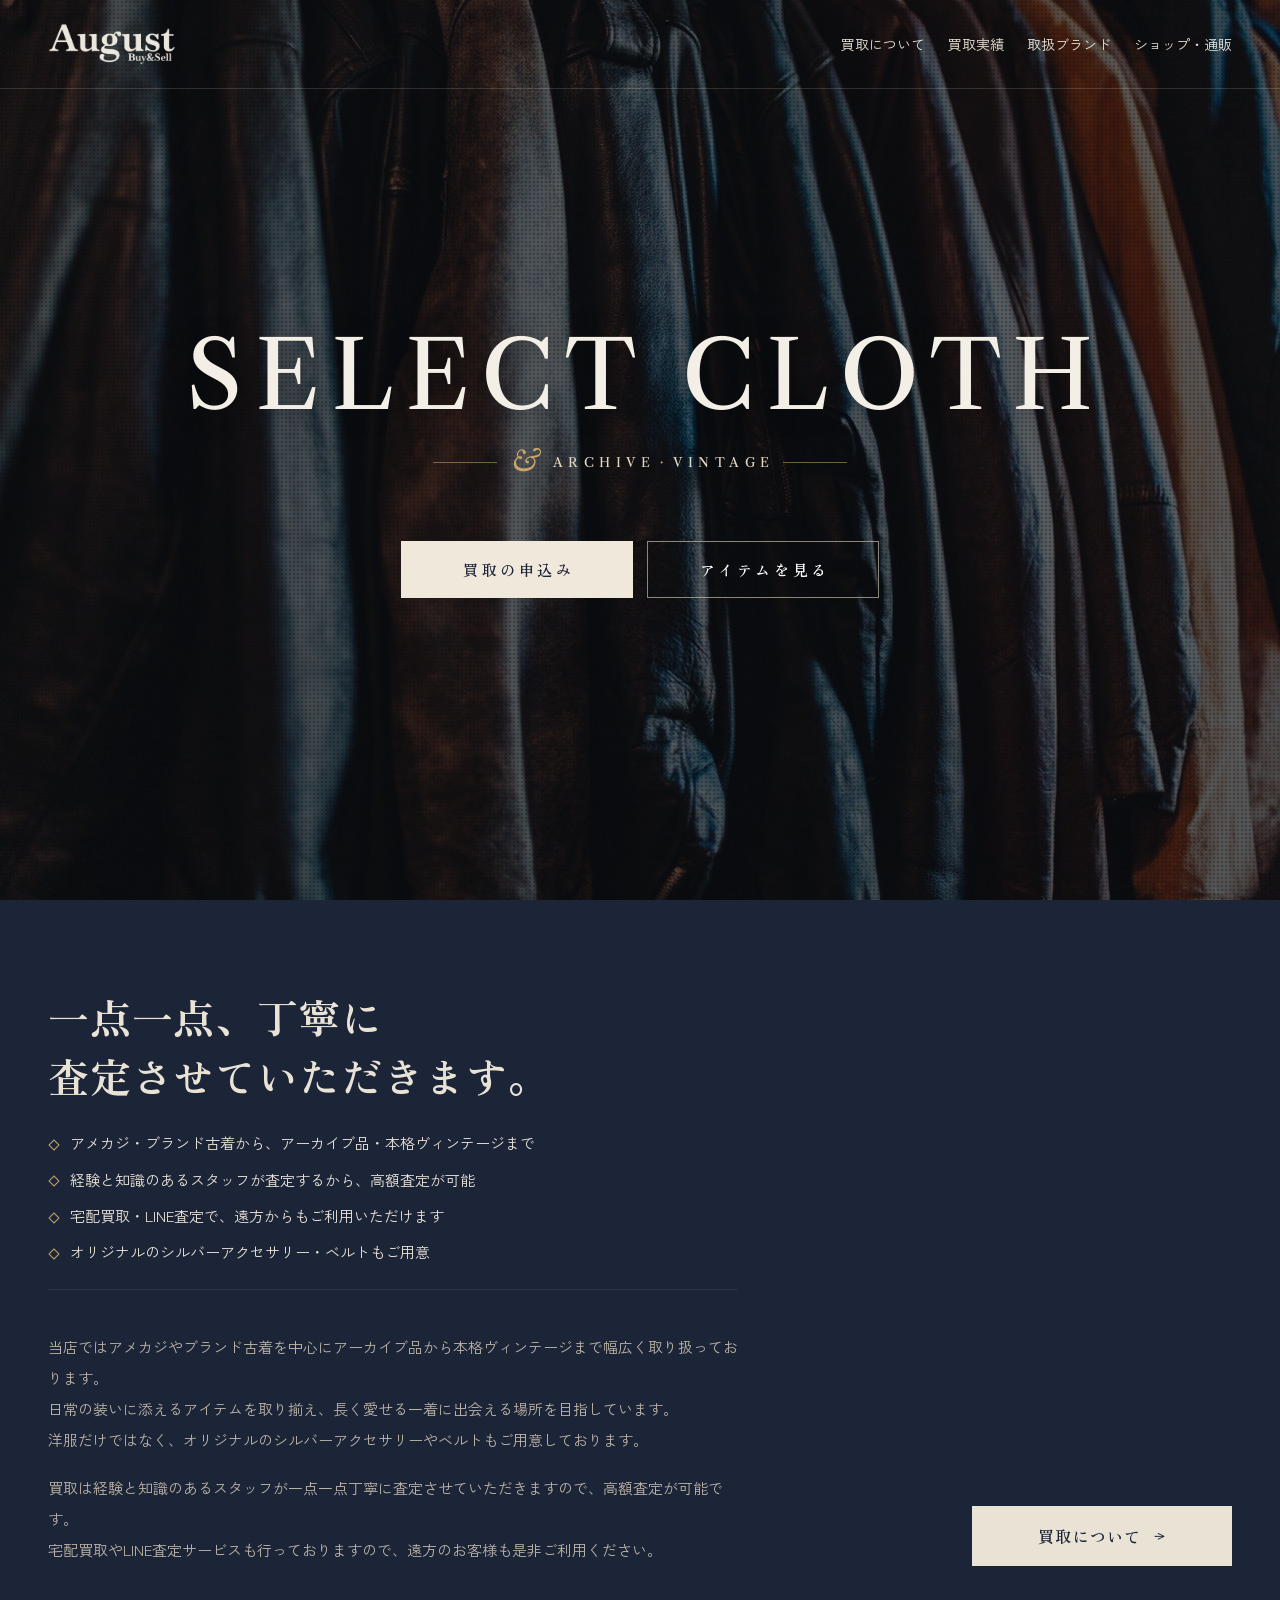
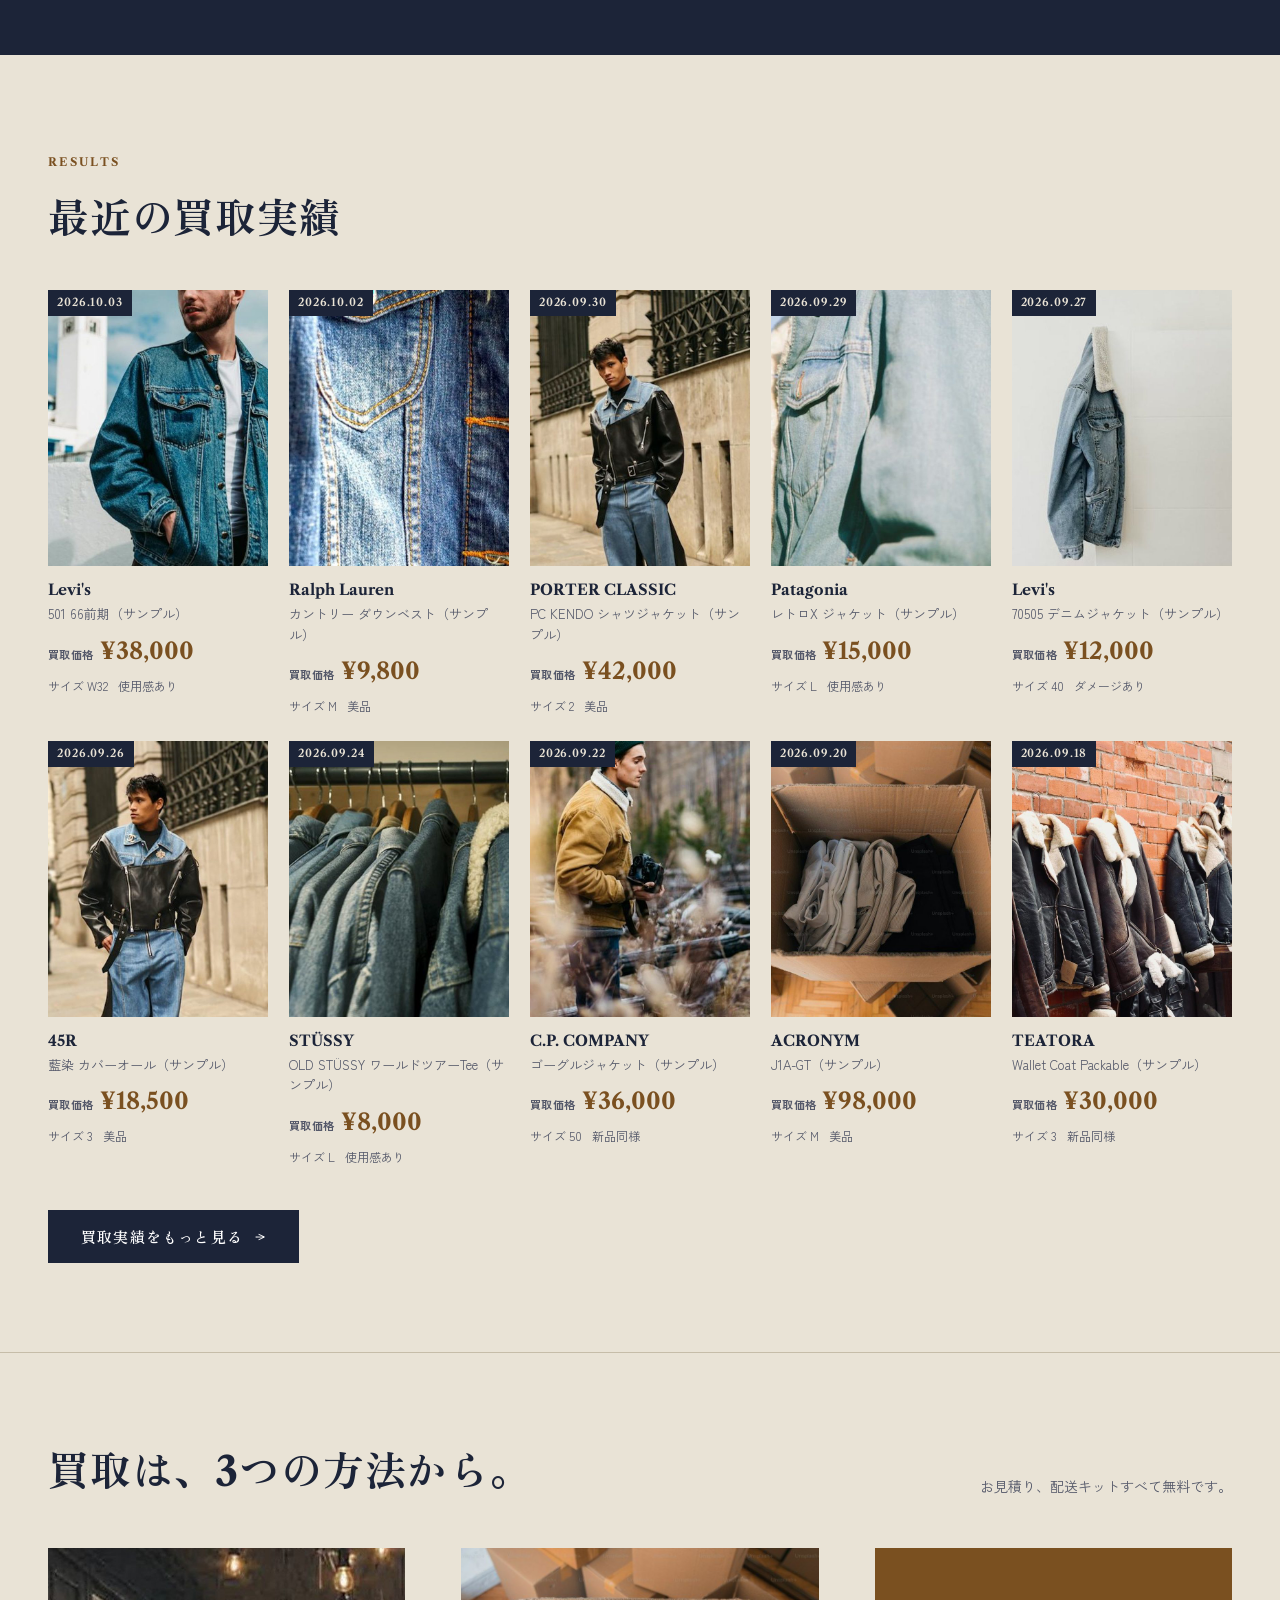
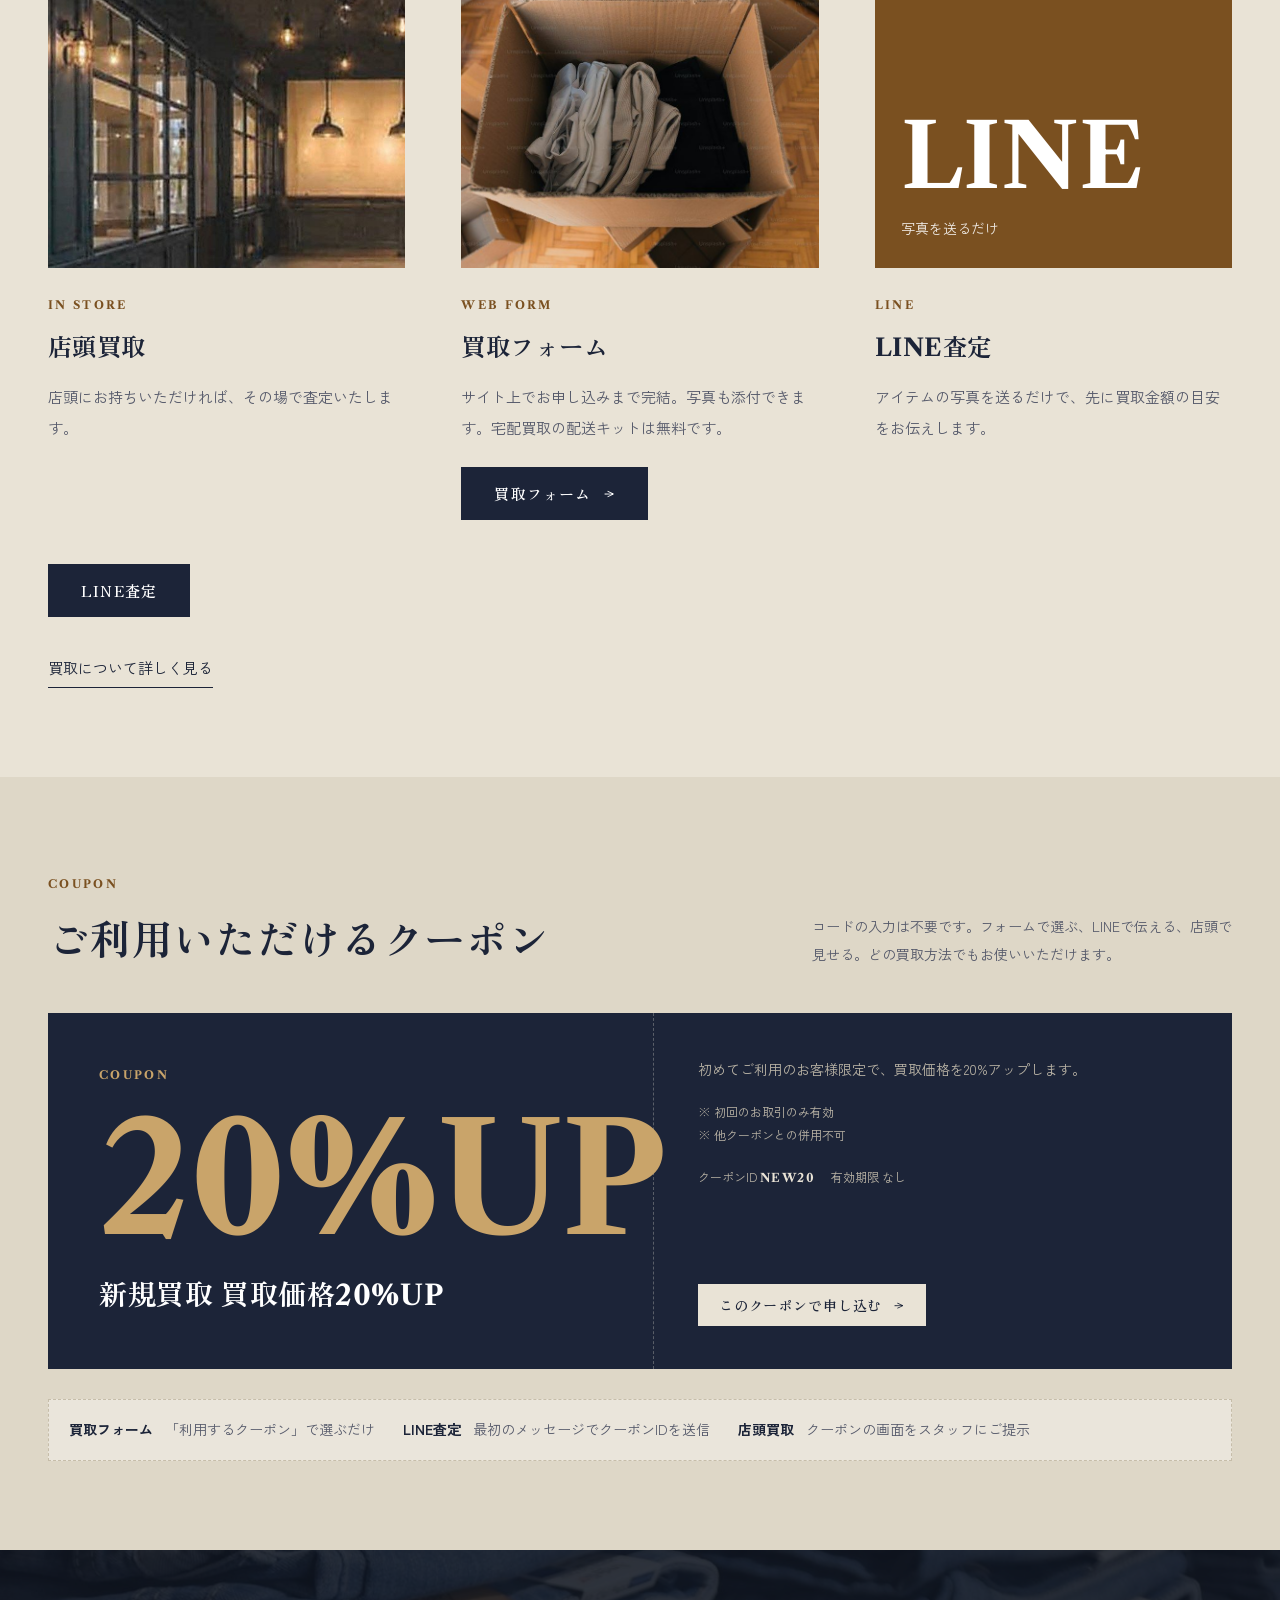
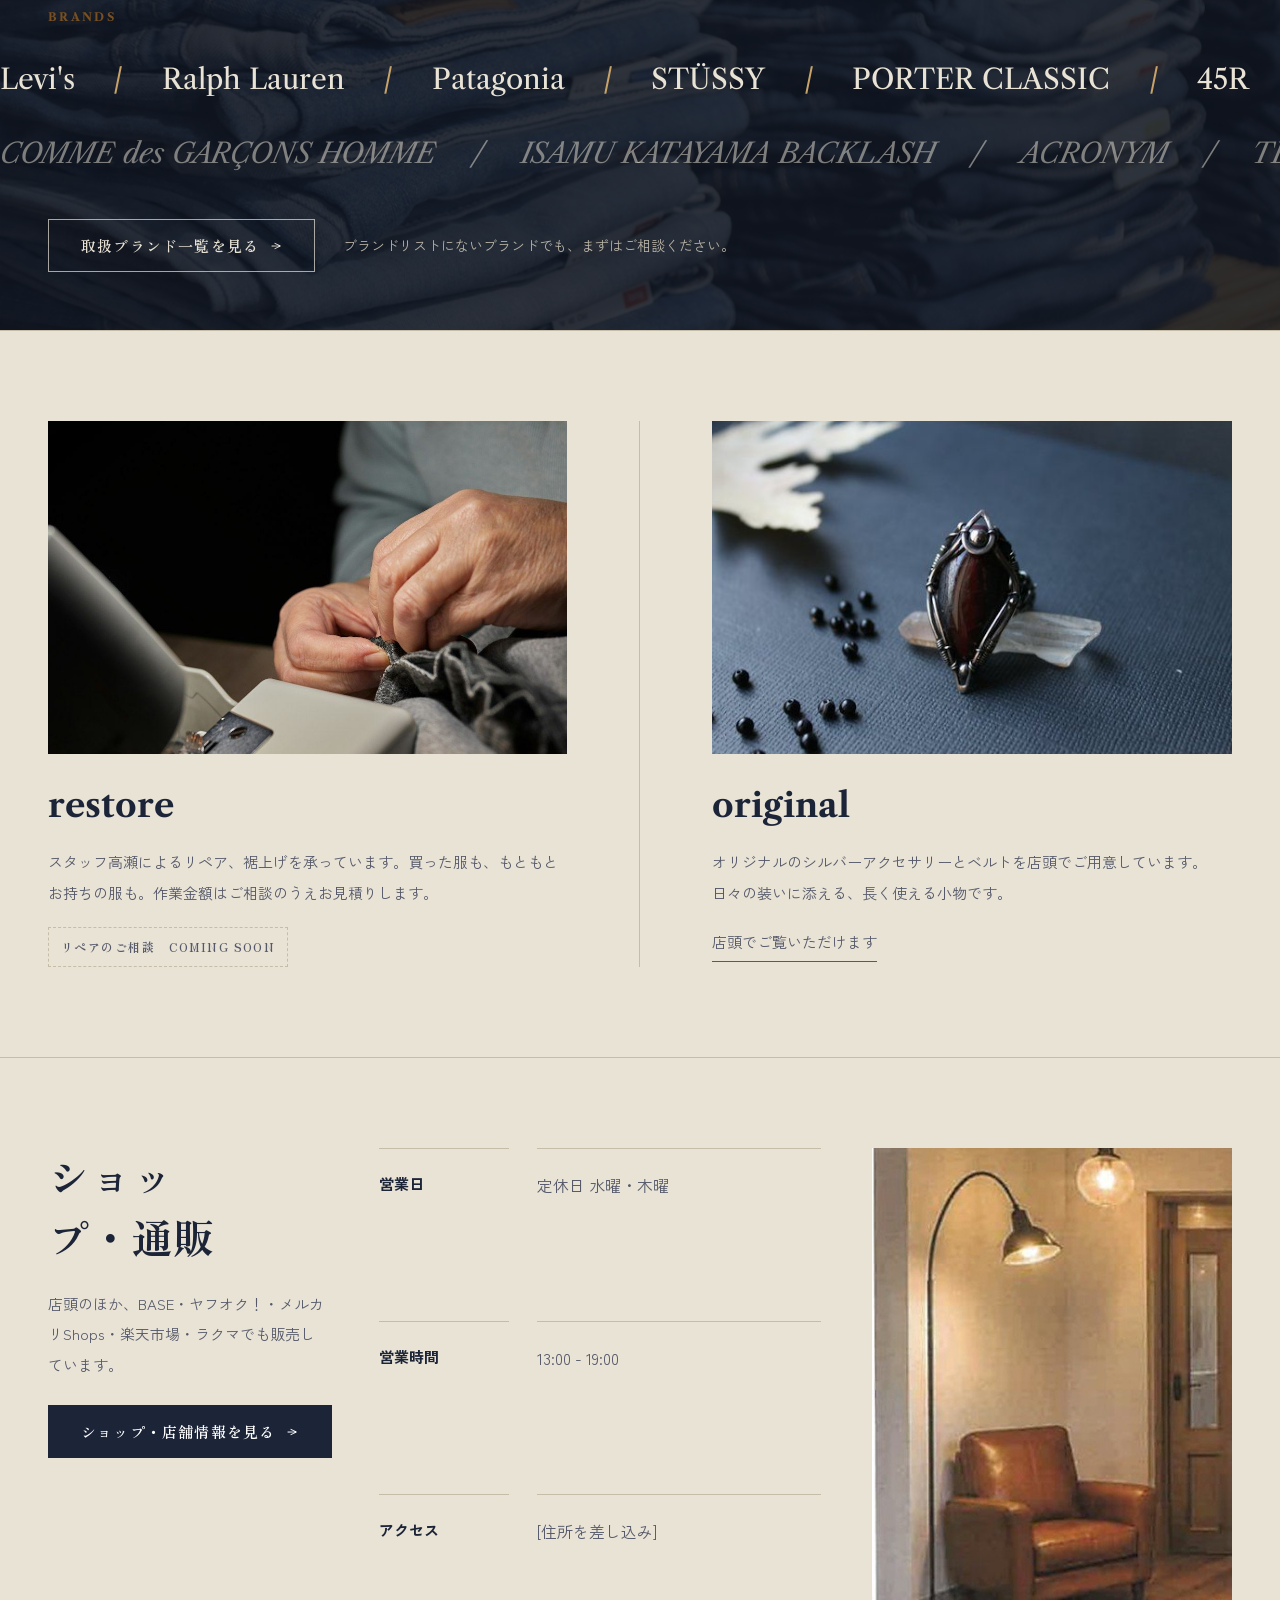
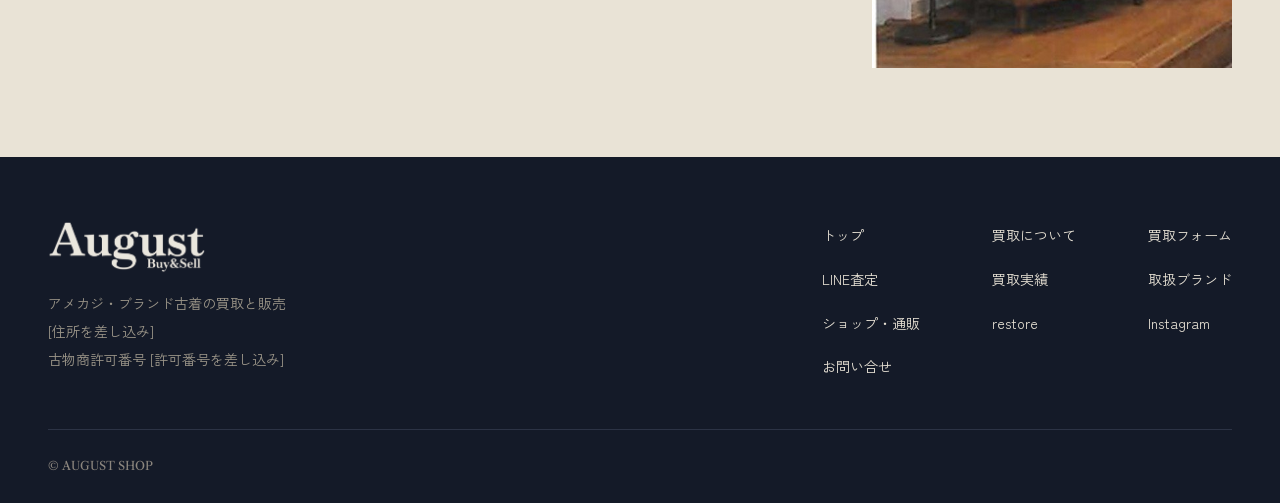
==== index.html @ de52320f "site: refine top page, links and typography - Intro block under the hero (key points + collapsible s" ====
<!doctype html>
<html lang="ja" data-root="" data-page="home">
<head>
<meta charset="utf-8">
<meta name="viewport" content="width=device-width, initial-scale=1, viewport-fit=cover">
<title>AUGUST SHOP</title>
<meta name="description" content="アメカジ・ブランド古着の買取と販売。アーカイブ品から本格ヴィンテージまで、経験と知識のあるスタッフが一点一点丁寧に査定いたします。宅配買取・LINE査定も承っています。">
<link rel="canonical" href="https://august-shop.net/">
<meta property="og:type" content="website">
<meta property="og:site_name" content="AUGUST SHOP">
<meta property="og:title" content="AUGUST SHOP｜アメカジ・ブランド古着の買取と販売">
<meta property="og:description" content="長く愛せる一着に、出会える場所を。宅配買取・LINE査定も承っています。">
<meta property="og:image" content="https://august-shop.net/assets/img/og.jpg">
<meta property="og:url" content="https://august-shop.net/">
<meta name="twitter:card" content="summary_large_image">
<meta name="theme-color" content="#1C2438">
<link rel="preconnect" href="https://fonts.googleapis.com">
<link rel="preconnect" href="https://fonts.gstatic.com" crossorigin>
<link rel="stylesheet" href="https://fonts.googleapis.com/css2?family=Libre+Caslon+Text:ital,wght@0,400;0,700;1,400&family=Zen+Kaku+Gothic+New:wght@400;700&family=Zen+Old+Mincho:wght@600&display=swap">
<link rel="stylesheet" href="assets/css/style.css">
</head>
<body>
<a class="skip" href="#main">本文へスキップ</a>

<div data-include="header"></div>
<script src="assets/js/config.js"></script>
<script src="assets/js/layout.js"></script>

<main id="main">

  <!-- HERO -->
  <section class="hero hero--min on-photo" id="top">
    <div class="hero__media"><img src="assets/img/hero.jpg" alt="" aria-hidden="true" fetchpriority="high" width="1500" height="1000"></div>
    <div class="hero__scrim"></div>
    <div class="hero__center">
      <h1 class="hero__title">
        <span class="hero__t1">SELECT CLOTH</span>
        <span class="hero__t2"><span class="hero__amp">&amp;</span><span class="hero__sub">ARCHIVE<span class="hero__dot">・</span>VINTAGE</span></span>
        <span class="sr">AUGUST SHOP｜アメカジ・ブランド古着の買取と販売</span>
      </h1>
      <div class="hero__btns">
        <a class="hbtn hbtn--fill" href="buy/#methods">買取の申込み</a>
        <a class="hbtn" href="store/">アイテムを見る</a>
      </div>
    </div>
  </section>

  <!-- INTRO -->
  <section class="cta cta--intro">
    <div class="wrap cta__inner">
      <div class="cta__text">
        <h2>一点一点、丁寧に<br>査定させていただきます。</h2>
        <ul class="points">
          <li>アメカジ・ブランド古着から、アーカイブ品・本格ヴィンテージまで</li>
          <li>経験と知識のあるスタッフが査定するから、高額査定が可能</li>
          <li>宅配買取・LINE査定で、遠方からもご利用いただけます</li>
          <li>オリジナルのシルバーアクセサリー・ベルトもご用意</li>
        </ul>
        <div class="cta__more" id="introMore">
          <p>当店ではアメカジやブランド古着を中心にアーカイブ品から本格ヴィンテージまで幅広く取り扱っております。<br>日常の装いに添えるアイテムを取り揃え、長く愛せる一着に出会える場所を目指しています。<br>洋服だけではなく、オリジナルのシルバーアクセサリーやベルトもご用意しております。</p>
          <p>買取は経験と知識のあるスタッフが一点一点丁寧に査定させていただきますので、高額査定が可能です。<br>宅配買取やLINE査定サービスも行っておりますので、遠方のお客様も是非ご利用ください。</p>
        </div>
        <button class="readmore" type="button" aria-expanded="false" aria-controls="introMore">お店について詳しく読む</button>
      </div>
      <div class="cta__buttons">
        <a class="btn btn--light btn--lg btn--arrow" href="buy/">買取について</a>
      </div>
    </div>
  </section>

  <!-- RESULTS -->
  <section class="section" id="results">
    <div class="wrap">
      <div class="section__head">
        <div>
          <span class="label">Results</span>
          <h2 style="margin-top:14px;">最近の買取実績</h2>
        </div>
      </div>
      <div class="results results--5" data-results data-limit="10" aria-live="polite"><p class="datastate">読み込み中…</p></div>
      <div class="more">
        <a class="btn btn--primary btn--arrow" href="results/">買取実績をもっと見る</a>
      </div>
    </div>
  </section>

  <!-- BUY METHODS -->
  <section class="section section--rule" id="buy">
    <div class="wrap">
      <div class="section__head reveal">
        <h2>買取は、3つの方法から。</h2>
        <p class="lede" style="font-size:14px;">お見積り、配送キットすべて無料です。</p>
      </div>
      <div class="methods methods--3">
        <article class="method reveal">
          <img src="assets/img/shop-instore.jpg" alt="紺の建具が続く店内の通路と、奥のカウンター。" loading="lazy" width="1060" height="516">
          <span class="label">In store</span>
          <h3>店頭買取</h3>
          <p>店頭にお持ちいただければ、その場で査定いたします。</p>
        </article>
        <article class="method reveal">
          <img src="assets/img/delivery.jpg" alt="衣類を詰めた宅配買取のダンボール箱。" loading="lazy" width="1000" height="667">
          <span class="label">Web form</span>
          <h3>買取フォーム</h3>
          <p>サイト上でお申し込みまで完結。写真も添付できます。宅配買取の配送キットは無料です。</p>
          <div class="method__cta"><a class="btn btn--primary btn--arrow" href="buy/#form">買取フォーム</a></div>
        </article>
        <article class="method reveal">
          <div class="method__panel" aria-hidden="true"><b>LINE</b><span>写真を送るだけ</span></div>
          <span class="label">LINE</span>
          <h3>LINE査定</h3>
          <p>アイテムの写真を送るだけで、先に買取金額の目安をお伝えします。</p>
        </article>
      </div>
      <div class="more">
        <a class="btn btn--primary" href="buy/#line">LINE査定</a>
        <p class="more__next"><a class="link u" href="buy/">買取について詳しく見る</a></p>
      </div>
    </div>
  </section>

  <!-- COUPONS -->
  <section class="section section--deep" id="coupons">
    <div class="wrap">
      <div class="section__head">
        <div>
          <span class="label">Coupon</span>
          <h2 style="margin-top:14px;">ご利用いただけるクーポン</h2>
        </div>
        <p class="lede" style="font-size:14px;max-width:30em;">コードの入力は不要です。フォームで選ぶ、LINEで伝える、店頭で見せる。どの買取方法でもお使いいただけます。</p>
      </div>
      <div class="coupons" data-coupons aria-live="polite"><p class="datastate">読み込み中…</p></div>
    </div>
  </section>

  <!-- BRANDS -->
  <section class="brands" id="brands" data-marquee>
    <div class="brands__media"><img src="assets/img/brands.jpg" alt="" aria-hidden="true" loading="lazy" width="1400" height="933"></div>
    <h2 class="wrap label" style="margin-bottom:26px;">Brands</h2>
    <div class="marquee">
      <div class="marquee__track">
        <span>Levi&#39;s</span><span aria-hidden="true">/</span><span>Ralph Lauren</span><span aria-hidden="true">/</span><span>Patagonia</span><span aria-hidden="true">/</span><span>STÜSSY</span><span aria-hidden="true">/</span><span>PORTER CLASSIC</span><span aria-hidden="true">/</span><span>45R</span><span aria-hidden="true">/</span><span>C.P. COMPANY</span><span aria-hidden="true">/</span>
        <span aria-hidden="true">Levi&#39;s</span><span aria-hidden="true">/</span><span aria-hidden="true">Ralph Lauren</span><span aria-hidden="true">/</span><span aria-hidden="true">Patagonia</span><span aria-hidden="true">/</span><span aria-hidden="true">STÜSSY</span><span aria-hidden="true">/</span><span aria-hidden="true">PORTER CLASSIC</span><span aria-hidden="true">/</span><span aria-hidden="true">45R</span><span aria-hidden="true">/</span><span aria-hidden="true">C.P. COMPANY</span><span aria-hidden="true">/</span>
      </div>
    </div>
    <div class="marquee marquee--alt">
      <div class="marquee__track">
        <span>COMME des GARÇONS HOMME</span><span aria-hidden="true">/</span><span>ISAMU KATAYAMA BACKLASH</span><span aria-hidden="true">/</span><span>ACRONYM</span><span aria-hidden="true">/</span><span>TEATORA</span><span aria-hidden="true">/</span>
        <span aria-hidden="true">COMME des GARÇONS HOMME</span><span aria-hidden="true">/</span><span aria-hidden="true">ISAMU KATAYAMA BACKLASH</span><span aria-hidden="true">/</span><span aria-hidden="true">ACRONYM</span><span aria-hidden="true">/</span><span aria-hidden="true">TEATORA</span><span aria-hidden="true">/</span>
      </div>
    </div>
    <div class="wrap brands__more">
      <a class="btn btn--outline-light btn--arrow" href="brands/">取扱ブランド一覧を見る</a>
      <p class="brands__note">ブランドリストにないブランドでも、まずはご相談ください。</p>
    </div>
  </section>

  <!-- SERVICES -->
  <section class="section section--rule" id="restore">
    <div class="wrap services">
      <article class="service reveal">
        <img src="assets/img/restore.jpg" alt="ミシンに向かって手縫いで仕上げるスタッフの手元。" loading="lazy" width="1000" height="800">
        <h2 class="service__name">restore</h2>
        <p>スタッフ高瀬によるリペア、裾上げを承っています。買った服も、もともとお持ちの服も。作業金額はご相談のうえお見積りします。</p>
        <p class="service__foot"><span class="soon soon--tag">リペアのご相談　COMING SOON</span></p>
      </article>
      <article class="service reveal" id="original">
        <img src="assets/img/original.jpg" alt="石をあしらったハンドメイドのシルバーリング。" loading="lazy" width="560" height="380">
        <h2 class="service__name">original</h2>
        <p>オリジナルのシルバーアクセサリーとベルトを店頭でご用意しています。日々の装いに添える、長く使える小物です。</p>
        <p class="service__foot"><a class="link u" href="store/#shop-info">店頭でご覧いただけます</a></p>
      </article>
    </div>
  </section>

  <!-- STORE -->
  <section class="section section--rule" id="store">
    <div class="wrap store">
      <div class="store__intro">
        <h2>ショップ・通販</h2>
        <p>店頭のほか、BASE・ヤフオク！・メルカリShops・楽天市場・ラクマでも販売しています。</p>
        <p style="margin-top:24px;"><a class="btn btn--primary btn--arrow" href="store/">ショップ・店舗情報を見る</a></p>
      </div>
      <dl>
        <dt>営業日</dt><dd>定休日 水曜・木曜</dd>
        <dt>営業時間</dt><dd>13:00 - 19:00</dd>
        <dt>アクセス</dt><dd><span data-cfg="address">[住所を差し込み]</span></dd>
      </dl>
      <div class="store__photo">
        <img src="assets/img/shop-store.jpg" alt="アーチ型のフロアランプとレザーの一人掛けソファ。" loading="lazy" width="548" height="794">
      </div>
    </div>
  </section>
</main>

<div data-include="footer"></div>

<script type="application/ld+json">
{
  "@context":"https://schema.org",
  "@type":"ClothingStore",
  "name":"AUGUST SHOP",
  "description":"アメカジ・ブランド古着の買取と販売",
  "url":"https://august-shop.net/",
  "image":"https://august-shop.net/assets/img/og.jpg",
  "address":{"@type":"PostalAddress","addressCountry":"JP","streetAddress":"[住所を差し込み]"},
  "openingHoursSpecification":[{
    "@type":"OpeningHoursSpecification",
    "dayOfWeek":["Monday","Tuesday","Friday","Saturday","Sunday"],
    "opens":"13:00","closes":"19:00"
  }],
  "sameAs":["https://www.instagram.com/august_shop_sgn/"]
}
</script>
<script src="assets/js/site.js"></script>
</body>
</html>
---- assets/css/style.css ----
/* ---------- tokens ---------- */
:root{
  --canvas:#E9E3D6;
  --canvas-deep:#DED7C7;
  --ink:#1C2438;
  --ink-deep:#141A28;
  --muted:#55596A;
  --brass:#7A5020;
  --brass-light:#C9A46A;
  --line:#C6BDA9;
  --line-dark:#2C3345;
  --paper:#FFFFFF;
  --error:#8E2A1E;
  --on-dark:#E9E3D6;
  --on-dark-muted:#B9B3A5;

  --gutter:clamp(20px,4.2vw,48px);
  --maxw:1440px;

  --f-display:clamp(34px,6.1vw,76px);
  --f-h2:clamp(26px,3.2vw,42px);
  --f-h3:clamp(20px,1.9vw,30px);
  --f-h4:17px;
  --f-body:clamp(15px,1.15vw,17px);
  --f-small:14px;
  --f-label:clamp(10px,0.9vw,13px);

  --sans:"Zen Kaku Gothic New","Hiragino Kaku Gothic ProN","Yu Gothic",Meiryo,system-ui,sans-serif;
  --latin:"Archivo","Helvetica Neue",Arial,sans-serif;
}

/* ---------- base ---------- */
*,*::before,*::after{box-sizing:border-box;}
html{-webkit-text-size-adjust:100%;scroll-behavior:smooth;}
body{
  margin:0;
  background:var(--canvas);
  color:var(--ink);
  font-family:var(--sans);
  font-size:var(--f-body);
  line-height:2.05;
  -webkit-font-smoothing:antialiased;
  overflow-x:hidden;
}
@media (prefers-reduced-motion:reduce){
  html{scroll-behavior:auto;}
  *,*::before,*::after{animation-duration:.001ms!important;animation-iteration-count:1!important;transition-duration:.001ms!important;}
}
img{max-width:100%;display:block;}
[hidden]{display:none!important;}
.br-sp{display:inline;}
@media (min-width:560px){.br-sp{display:none;}}
a{color:inherit;text-decoration:none;}
h1,h2,h3,h4,p,figure,dl,dd{margin:0;}
h1,h2,h3{text-wrap:balance;line-height:1.4;font-weight:700;}
ul{margin:0;padding:0;list-style:none;}
:where(a,button,input,select,textarea,summary):focus-visible{
  outline:2px solid var(--brass);outline-offset:3px;
}
[id]{scroll-margin-top:92px;}

.wrap{width:100%;max-width:var(--maxw);margin-inline:auto;padding-inline:var(--gutter);}
.skip{position:absolute;left:-9999px;top:0;background:var(--ink);color:#fff;padding:12px 18px;z-index:200;}
.skip:focus{left:8px;top:8px;}

.label{font-family:var(--latin);font-size:var(--f-label);font-weight:700;letter-spacing:.26em;color:var(--brass);text-transform:uppercase;}
.on-photo .label,.on-ink .label{color:var(--brass-light);}
.lede{color:var(--muted);}
.on-ink .lede,.on-photo .lede{color:var(--on-dark-muted);}
.u{border-bottom:1px solid currentColor;padding-bottom:3px;}
.link{font-size:15px;font-weight:500;display:inline-block;transition:color .2s;}
.link:hover{color:var(--brass);}

/* ---------- buttons ---------- */
.btn{
  display:inline-flex;align-items:center;justify-content:center;
  font-family:var(--sans);font-size:15px;font-weight:700;line-height:1;
  padding:18px 32px;border:1px solid transparent;cursor:pointer;
  transition:background-color .2s,color .2s,border-color .2s,transform .2s;
  white-space:nowrap;
}
.btn:hover{transform:translateY(-1px);}
.btn--primary{background:var(--ink);color:#fff;}
.btn--primary:hover{background:var(--ink-deep);color:#fff;}
.btn--ghost{border-color:var(--ink);color:var(--ink);}
.btn--ghost:hover{background:var(--ink);color:#fff;}
.btn--light{background:var(--canvas);color:var(--ink);}
.btn--light:hover{background:#fff;color:var(--ink);}
.btn--outline-light{border-color:rgba(233,227,214,.7);color:var(--on-dark);}
.btn--outline-light:hover{background:var(--on-dark);color:var(--ink);}
.btn--lg{padding:21px 42px;font-size:16px;}
.btn--sm{padding:13px 20px;font-size:14px;}
.btn[disabled]{background:var(--line);color:#5C574D;border-color:transparent;cursor:not-allowed;transform:none;}

/* ---------- header ---------- */
.site-header{
  position:fixed;top:0;left:0;right:0;z-index:100;
  padding-top:env(safe-area-inset-top,0px);
  color:var(--on-dark);
  border-bottom:1px solid rgba(233,227,214,.16);
  transition:background-color .35s,color .35s,border-color .35s;
}
.site-header__inner{
  display:flex;align-items:center;justify-content:space-between;gap:20px;
  height:68px;
}
.site-header.is-solid{
  background:var(--canvas);color:var(--ink);border-bottom-color:var(--line);
}
.brand{display:flex;align-items:baseline;gap:11px;}
.brand__name{font-family:var(--latin);font-weight:800;font-size:19px;letter-spacing:.03em;}
.brand__tag{font-family:var(--latin);font-weight:600;font-size:10px;letter-spacing:.26em;color:var(--brass-light);transition:color .35s;}
.site-header.is-solid .brand__tag{color:var(--brass);}

.nav{display:none;align-items:center;gap:clamp(14px,1.8vw,30px);}
.nav a{font-size:14px;font-weight:500;transition:color .2s;}
.nav a:hover{color:var(--brass-light);}
.site-header.is-solid .nav a:hover{color:var(--brass);}
.nav .btn--light{background:var(--canvas);color:var(--ink);}
.site-header.is-solid .nav .btn--light{background:var(--ink);color:#fff;}
.site-header.is-solid .nav .btn--outline-light{border-color:var(--ink);color:var(--ink);}
.site-header.is-solid .nav .btn--outline-light:hover{background:var(--ink);color:#fff;}

.burger{
  width:44px;height:44px;padding:0;background:none;border:0;cursor:pointer;
  display:flex;flex-direction:column;justify-content:center;align-items:flex-end;gap:7px;
}
.burger span{display:block;width:24px;height:1.5px;background:currentColor;transition:transform .3s,opacity .3s;}
.burger[aria-expanded="true"] span:first-child{transform:translateY(4.25px) rotate(45deg);}
.burger[aria-expanded="true"] span:last-child{transform:translateY(-4.25px) rotate(-45deg);}

.menu{
  position:fixed;inset:0;z-index:99;background:var(--ink-deep);color:var(--on-dark);
  padding:calc(96px + env(safe-area-inset-top,0px)) var(--gutter) 40px;
  display:flex;flex-direction:column;gap:6px;overflow-y:auto;
}
.menu a{font-size:22px;font-weight:700;padding:14px 0;border-bottom:1px solid var(--line-dark);}
.menu__cta{display:flex;flex-direction:column;gap:12px;margin-top:26px;}
.menu__cta .btn{width:100%;}

@media (min-width:1000px){
  .site-header__inner{height:88px;}
  .brand__name{font-size:21px;}
  .brand__tag{font-size:11px;}
  .nav{display:flex;}
  .burger{display:none;}
  .menu{display:none!important;}
}

/* ---------- hero ---------- */
.hero{position:relative;overflow:hidden;background:var(--ink-deep);color:var(--on-dark);isolation:isolate;}
.hero__media{position:absolute;inset:0;z-index:-2;}
.hero__media img{width:100%;height:100%;object-fit:cover;}
.hero__scrim{
  position:absolute;inset:0;z-index:-1;
  background:linear-gradient(178deg,rgba(10,13,22,.80) 0%,rgba(10,13,22,.42) 34%,rgba(10,13,22,.86) 100%);
}
@media (min-width:1000px){
  .hero__scrim{background:linear-gradient(96deg,rgba(10,13,22,.86) 0%,rgba(10,13,22,.64) 44%,rgba(10,13,22,.20) 76%,rgba(10,13,22,.46) 100%);}
}
.hero__inner{
  position:relative;
  padding-block:calc(150px + env(safe-area-inset-top,0px)) 120px;
  min-height:min(640px,86vh);
  display:flex;flex-direction:column;justify-content:center;
}
.hero__eyebrow{display:flex;align-items:center;gap:16px;}
.hero__eyebrow .rule{width:clamp(32px,4vw,56px);height:1px;background:var(--brass-light);flex-shrink:0;}
.hero h1{
  margin-top:24px;font-size:var(--f-display);line-height:1.26;letter-spacing:.005em;color:#fff;
}
.hero__lede{margin-top:24px;max-width:34em;color:#D5CFC2;}
.hero__cta{display:flex;flex-wrap:wrap;gap:14px;margin-top:36px;}
.hero__meta{
  display:flex;flex-wrap:wrap;align-items:center;gap:10px 24px;
  margin-top:44px;font-size:var(--f-small);color:#D5CFC2;
}
.hero__meta .dot{width:1px;height:14px;background:rgba(233,227,214,.4);display:none;}
.hero__vertical{
  display:none;position:absolute;right:calc(var(--gutter) - 4px);top:50%;transform:translateY(-50%);
  writing-mode:vertical-rl;font-family:var(--latin);font-size:12px;font-weight:600;
  letter-spacing:.34em;color:rgba(233,227,214,.72);
}
.hero__scroll{
  display:none;position:absolute;left:50%;bottom:0;transform:translateX(-50%);
  flex-direction:column;align-items:center;gap:12px;
}
.hero__scroll span{font-family:var(--latin);font-size:10px;font-weight:700;letter-spacing:.32em;color:rgba(233,227,214,.72);}
.hero__scroll i{width:1px;height:64px;background:linear-gradient(180deg,rgba(233,227,214,.7),rgba(233,227,214,0));}
@media (min-width:1000px){
  .hero__inner{min-height:min(820px,90vh);padding-block:190px 150px;}
  .hero__lede{max-width:32em;}
  .hero__meta .dot{display:block;}
  .hero__vertical,.hero__scroll{display:flex;}
}
.hero__media img{animation:heroZoom 22s ease-out forwards;transform-origin:52% 50%;}
@keyframes heroZoom{from{transform:scale(1.08);}to{transform:scale(1);}}
@media (prefers-reduced-motion:reduce){.hero__media img{animation:none;}}

/* ---------- generic section ---------- */
.section{padding-block:clamp(56px,7vw,104px);}
.section--deep{background:var(--canvas-deep);}
.section--rule{border-top:1px solid var(--line);}
.on-ink{background:var(--ink);color:var(--on-dark);}
.section__head{display:flex;flex-wrap:wrap;align-items:flex-end;justify-content:space-between;gap:16px 32px;}
.section__head h2{font-size:var(--f-h2);}
h2 + .lede{margin-top:16px;}

/* ---------- about ---------- */
.about{display:grid;gap:0;}
.about__text{padding-block:clamp(52px,6.5vw,104px);}
.about__text h2{font-size:var(--f-h2);line-height:1.6;}
.about__text p{margin-top:26px;max-width:38em;}
.about__text p + p{color:var(--on-dark-muted);}
.about__media img{width:100%;height:clamp(240px,42vw,100%);min-height:240px;object-fit:cover;}
@media (min-width:1000px){
  .about{grid-template-columns:minmax(0,1fr) 520px;align-items:stretch;}
  .about__text{padding-right:72px;}
  .about__media img{height:100%;min-height:520px;}
}

/* ---------- brands ---------- */
.brands{position:relative;overflow:hidden;background:var(--ink-deep);color:var(--on-dark);isolation:isolate;padding-block:clamp(38px,4.6vw,62px);}
.brands__media{position:absolute;inset:0;z-index:-2;}
.brands__media img{width:100%;height:100%;object-fit:cover;}
.brands::before{content:"";position:absolute;inset:0;z-index:-1;background:rgba(16,21,33,.87);}
.marquee{overflow:hidden;}
.marquee__track{
  display:flex;width:max-content;gap:clamp(24px,3vw,48px);align-items:center;
  font-family:var(--latin);font-size:clamp(19px,2.2vw,29px);font-weight:600;white-space:nowrap;
  animation:marquee 46s linear infinite;
}
.marquee--alt .marquee__track{animation-duration:62s;animation-direction:reverse;color:rgba(233,227,214,.5);}
.marquee + .marquee{margin-top:16px;}
.marquee__track span[aria-hidden="true"]{color:var(--brass-light);}
.marquee--alt .marquee__track span[aria-hidden="true"]{color:inherit;}
@keyframes marquee{from{transform:translateX(0);}to{transform:translateX(-50%);}}
@media (prefers-reduced-motion:reduce){.marquee__track{animation:none;}}
.brands__note{margin-top:clamp(24px,3vw,40px);font-size:var(--f-small);color:var(--on-dark-muted);}

/* ---------- buy methods ---------- */
.methods{display:grid;gap:clamp(40px,5vw,56px);margin-top:clamp(32px,4vw,48px);}
@media (min-width:860px){.methods{grid-template-columns:1fr 1fr;}}
.method img{width:100%;height:clamp(200px,26vw,320px);object-fit:cover;}
.method .label{display:block;margin-top:26px;}
.method h3{margin-top:12px;font-size:var(--f-h3);}
.method p{margin-top:18px;color:var(--muted);}
.method__cta{display:flex;flex-wrap:wrap;gap:12px;margin-top:24px;}

/* ---------- statement ---------- */
.statement{position:relative;overflow:hidden;background:var(--ink-deep);color:var(--on-dark);isolation:isolate;}
.statement__media{position:absolute;inset:0;z-index:-2;}
.statement__media img{width:100%;height:100%;object-fit:cover;}
.statement::before{
  content:"";position:absolute;inset:0;z-index:-1;
  background:linear-gradient(178deg,rgba(10,13,22,.62),rgba(10,13,22,.88));
}
@media (min-width:1000px){
  .statement::before{background:linear-gradient(90deg,rgba(10,13,22,.90) 0%,rgba(10,13,22,.66) 52%,rgba(10,13,22,.22) 100%);}
}
.statement__inner{padding-block:clamp(72px,9vw,128px);}
.statement h2{font-size:var(--f-h2);line-height:1.55;color:#fff;}
.statement p{margin-top:22px;max-width:32em;color:#D5CFC2;}

/* ---------- notes ---------- */
.notes{display:grid;gap:clamp(26px,4vw,88px);}
@media (min-width:860px){.notes{grid-template-columns:300px 1fr;}}
.notes__items{display:grid;gap:clamp(26px,4vw,64px);}
@media (min-width:1000px){.notes__items{grid-template-columns:1fr 1.4fr;}}
.notes h3{font-size:var(--f-h4);}
.notes p{margin-top:14px;color:var(--muted);}

/* ---------- instagram ---------- */
.ig__head{display:flex;flex-wrap:wrap;align-items:flex-end;justify-content:space-between;gap:20px;}
.ig__account{display:flex;align-items:center;gap:14px;}
.ig__account span:first-child{font-family:var(--latin);font-size:16px;font-weight:700;}
.ig__grid{
  display:grid;grid-template-columns:repeat(2,minmax(0,1fr));gap:4px;
  margin-top:clamp(24px,3vw,48px);
}
@media (min-width:640px){.ig__grid{grid-template-columns:repeat(3,minmax(0,1fr));gap:6px;}}
@media (min-width:1000px){.ig__grid{grid-template-columns:repeat(4,minmax(0,1fr));gap:8px;}}
.ig__grid a{display:block;overflow:hidden;background:var(--line);}
.ig__grid img{width:100%;aspect-ratio:1/1;object-fit:cover;transition:transform .5s ease;}
.ig__grid a:hover img{transform:scale(1.04);}
.ig__more{margin-top:clamp(24px,3vw,44px);}

/* ---------- services ---------- */
.services{display:grid;gap:clamp(44px,5vw,0px);}
@media (min-width:860px){
  .services{grid-template-columns:1fr 1fr;gap:0;}
  .service:first-child{padding-right:72px;border-right:1px solid var(--line);}
  .service:last-child{padding-left:72px;}
}
.service img{width:100%;height:clamp(220px,26vw,360px);object-fit:cover;}
.service__name{margin-top:28px;font-family:var(--latin);font-size:clamp(28px,3vw,34px);font-weight:800;letter-spacing:.02em;}
.service p{margin-top:18px;color:var(--muted);}
.service__foot{display:flex;flex-wrap:wrap;align-items:center;gap:10px 18px;margin-top:24px;}
.soon{font-family:var(--latin);font-size:11px;font-weight:700;letter-spacing:.2em;color:var(--muted);}

/* ---------- store ---------- */
.store{display:grid;gap:clamp(32px,4vw,56px);}
@media (min-width:860px){.store{grid-template-columns:280px minmax(0,1fr);}}
@media (min-width:1180px){.store{grid-template-columns:280px minmax(0,1fr) 360px;}}
.store__intro h2{font-size:var(--f-h2);line-height:1.5;}
.store__intro p{margin-top:18px;font-size:15px;color:var(--muted);}
.store dl{display:grid;grid-template-columns:auto;}
@media (min-width:520px){.store dl{grid-template-columns:130px 1fr;column-gap:28px;}}
.store dt{padding-top:20px;font-size:15px;font-weight:700;border-top:1px solid var(--line);}
.store dd{padding-bottom:20px;font-size:16px;color:var(--muted);}
@media (min-width:520px){
  .store dt{padding-block:20px;}
  .store dd{padding-block:20px;border-top:1px solid var(--line);}
}
.store__photo img{width:100%;height:clamp(260px,44vw,520px);object-fit:cover;}

/* ---------- form ---------- */
.formsec{background:var(--canvas-deep);border-top:1px solid var(--line);}
.formgrid{display:grid;gap:clamp(40px,5vw,64px);margin-top:clamp(32px,4vw,52px);}
@media (min-width:980px){.formgrid{grid-template-columns:minmax(0,1fr) 340px;}}
.field{display:flex;flex-direction:column;gap:8px;margin-bottom:22px;}
.field > label,.fieldset > legend{font-size:14px;font-weight:700;}
.req{color:var(--error);font-size:12px;margin-left:6px;}
.opt{color:var(--muted);font-size:12px;margin-left:6px;font-weight:500;}
.field input[type="text"],.field input[type="tel"],.field input[type="email"],.field select,.field textarea{
  font-family:var(--sans);font-size:16px;color:var(--ink);background:var(--paper);
  border:1px solid var(--muted);padding:14px;width:100%;line-height:1.6;
}
.field input:focus,.field select:focus,.field textarea:focus{
  outline:2px solid var(--brass);outline-offset:2px;border-color:var(--brass);
}
.field textarea{resize:vertical;min-height:110px;}
.field .hint{font-size:12px;color:var(--muted);line-height:1.8;}
.field .err{font-size:12px;font-weight:700;color:var(--error);}
.field[data-invalid="true"] input,.field[data-invalid="true"] select,.field[data-invalid="true"] textarea{border:2px solid var(--error);}
.row{display:grid;gap:0 20px;}
@media (min-width:640px){.row{grid-template-columns:1fr 1fr;}}
.fieldset{border:0;padding:0;margin:0 0 22px;}
.fieldset legend{padding:0;margin-bottom:10px;}
.choices{display:flex;flex-wrap:wrap;gap:10px;}
.choice{display:flex;align-items:center;gap:9px;border:1px solid var(--line);background:var(--paper);padding:13px 18px;font-size:16px;cursor:pointer;}
.choice input{accent-color:var(--brass);width:17px;height:17px;}
.choice:has(input:checked){border-color:var(--ink);box-shadow:inset 0 0 0 1px var(--ink);}
.drop{border:1px dashed var(--muted);background:var(--paper);padding:22px;text-align:center;}
.drop input{font-size:14px;}
.agree{display:flex;align-items:flex-start;gap:11px;font-size:15px;line-height:1.9;}
.agree input{margin-top:6px;accent-color:var(--brass);width:18px;height:18px;flex-shrink:0;}
.form__submit{display:flex;flex-wrap:wrap;align-items:center;gap:16px;margin-top:8px;}
.form__note{font-size:13px;color:var(--muted);}
.formstatus{margin-top:20px;padding:20px;border-left:3px solid var(--brass);background:var(--paper);font-size:15px;line-height:1.95;}
.aside{display:flex;flex-direction:column;gap:26px;}
.card{background:var(--paper);padding:26px;}
.card--line{background:var(--brass);color:#fff;}
.card--line h3{font-size:19px;}
.card--line ol{margin:16px 0 0;padding-left:1.15em;font-size:14px;line-height:2;}
.card--line .id{margin-top:18px;font-family:var(--latin);font-size:15px;font-weight:700;border-top:1px solid rgba(255,255,255,.4);padding-top:16px;}
.card h3{font-size:var(--f-h4);}
.card p{margin-top:12px;font-size:14px;color:var(--muted);}
.card--line p{color:rgba(255,255,255,.88);}

/* ---------- final cta ---------- */
.cta{background:var(--ink);color:var(--on-dark);}
.cta__inner{display:flex;flex-wrap:wrap;align-items:center;justify-content:space-between;gap:32px;padding-block:clamp(56px,7vw,104px);}
.cta h2{font-size:var(--f-h2);line-height:1.45;color:var(--on-dark);}
.cta p{margin-top:20px;color:var(--on-dark-muted);font-size:16px;}
.cta__buttons{display:flex;flex-direction:column;gap:14px;min-width:min(100%,260px);}

/* ---------- footer ---------- */
.footer{background:var(--ink-deep);color:var(--on-dark);padding-block:clamp(48px,5vw,64px) 0;}
.footer__top{display:grid;gap:36px;}
@media (min-width:860px){.footer__top{grid-template-columns:1fr auto;}}
.footer__name{font-family:var(--latin);font-weight:800;font-size:23px;letter-spacing:.03em;}
.footer address{margin-top:16px;font-style:normal;font-size:14px;line-height:2;color:#9C9689;}
.footer__links{display:grid;grid-template-columns:repeat(2,minmax(0,1fr));gap:14px 48px;}
@media (min-width:860px){.footer__links{grid-template-columns:repeat(3,auto);gap:15px 72px;}}
.footer__links a{font-size:14px;transition:color .2s;}
.footer__links a:hover{color:var(--brass-light);}
.footer__bottom{
  margin-top:clamp(32px,4vw,48px);padding-block:24px calc(24px + env(safe-area-inset-bottom,0px));
  border-top:1px solid var(--line-dark);
  font-family:var(--latin);font-size:12px;color:#8C867E;
}
@media (max-width:859px){.footer__bottom{padding-bottom:calc(96px + env(safe-area-inset-bottom,0px));}}

/* ---------- persistent cta ---------- */
.dock{position:fixed;z-index:90;left:0;right:0;bottom:0;padding:0 12px 0;background:var(--brass);
  display:flex;gap:10px;align-items:center;
  padding-block:12px calc(12px + env(safe-area-inset-bottom,0px));
}
.dock .btn{flex:1;padding:15px 0;font-size:15px;}
.dock .btn--white{background:#fff;color:var(--brass);}
.dock .btn--wire{border-color:#fff;color:#fff;}
.dock .btn--wire:hover{background:#fff;color:var(--brass);}
@media (min-width:860px){
  .dock{
    left:auto;right:32px;bottom:auto;top:50%;transform:translateY(-50%);
    width:206px;flex-direction:column;gap:0;padding:0;
    box-shadow:0 10px 30px rgba(28,36,56,.28);
    opacity:0;visibility:hidden;transition:opacity .35s,visibility .35s;
  }
  .dock.is-on{opacity:1;visibility:visible;}
  .dock .btn{width:100%;padding:17px 20px;justify-content:flex-start;}
  .dock .btn--white{background:transparent;color:#fff;border-bottom:1px solid rgba(255,255,255,.35);}
  .dock .btn--white:hover{background:rgba(0,0,0,.14);color:#fff;}
  .dock .btn--wire{border-color:transparent;color:#fff;}
  .dock .btn--wire:hover{background:rgba(0,0,0,.14);color:#fff;}
  .dock .btn:hover{transform:none;}
}

/* ---------- reveal (JS adds .js to <html>) ---------- */
.js .reveal{opacity:0;transform:translateY(24px);}
.js .reveal.is-in{opacity:1;transform:none;transition:opacity .7s ease,transform .7s cubic-bezier(.2,.7,.3,1);}
@media (prefers-reduced-motion:reduce){.js .reveal{opacity:1;transform:none;}}

/* =========================================================
   ver3.1 additions — multi-page
   ========================================================= */

/* nav: current page */
.nav a[aria-current="page"]:not(.btn){border-bottom:1px solid currentColor;padding-bottom:3px;}
.menu a[aria-current="page"]{color:var(--brass-light);}

/* arrow button */
.btn--arrow::after{content:"→";margin-left:12px;font-family:var(--latin);font-weight:600;transition:transform .2s;}
.btn--arrow:hover::after{transform:translateX(3px);}
.more{display:flex;flex-wrap:wrap;gap:12px;margin-top:clamp(28px,3.4vw,48px);}
.brands__more{margin-top:clamp(24px,3vw,36px);display:flex;flex-wrap:wrap;align-items:center;gap:16px 28px;}
.brands__more .brands__note{margin-top:0;}

/* ---------- page hero (sub pages) ---------- */
.pagehero{position:relative;overflow:hidden;background:var(--ink-deep);color:var(--on-dark);isolation:isolate;}
.pagehero__media{position:absolute;inset:0;z-index:-2;}
.pagehero__media img{width:100%;height:100%;object-fit:cover;}
.pagehero::before{content:"";position:absolute;inset:0;z-index:-1;
  background:linear-gradient(178deg,rgba(10,13,22,.84) 0%,rgba(10,13,22,.62) 50%,rgba(10,13,22,.88) 100%);}
.pagehero__inner{padding-block:calc(128px + env(safe-area-inset-top,0px)) clamp(48px,6vw,80px);}
.pagehero h1{margin-top:20px;font-size:clamp(30px,4.6vw,58px);line-height:1.35;color:#fff;}
.pagehero p.pagehero__lede{margin-top:18px;max-width:36em;color:#D5CFC2;}
.pagehero .label{color:var(--brass-light);}
.crumbs{display:flex;flex-wrap:wrap;gap:8px;font-size:12px;color:rgba(233,227,214,.72);margin-bottom:22px;}
.crumbs a{border-bottom:1px solid rgba(233,227,214,.4);}
.crumbs a:hover{color:#fff;}
@media (min-width:1000px){.pagehero__inner{padding-block:180px 96px;}}

/* ---------- 3 methods ---------- */
@media (min-width:1000px){.methods--3{grid-template-columns:repeat(3,1fr);}}
@media (min-width:860px) and (max-width:999px){.methods--3 .method:last-child{grid-column:1 / -1;}}
.method__panel{height:clamp(200px,26vw,320px);background:var(--brass);color:#fff;display:flex;flex-direction:column;justify-content:flex-end;padding:26px;}
.method__panel b{font-family:var(--latin);font-size:clamp(56px,7vw,96px);font-weight:800;line-height:1;letter-spacing:.01em;}
.method__panel span{margin-top:12px;font-size:14px;color:rgba(255,255,255,.88);}
.method ol.steps{margin:18px 0 0;padding-left:1.2em;color:var(--muted);}
.method .line-id{margin-top:14px;font-family:var(--latin);font-weight:700;font-size:15px;}

/* ---------- coupons ---------- */
.coupons{display:grid;gap:clamp(18px,2vw,28px);margin-top:clamp(28px,3.4vw,48px);}
@media (min-width:860px){.coupons{grid-template-columns:repeat(2,minmax(0,1fr));}}
.coupon{background:var(--paper);border:1px solid var(--line);display:flex;flex-direction:column;}
.coupon__img img{width:100%;aspect-ratio:16/7;object-fit:cover;}
.coupon__body{padding:clamp(22px,2.4vw,32px);display:flex;flex-direction:column;gap:14px;flex:1;}
.coupon__rate{font-family:var(--latin);font-weight:800;font-size:clamp(34px,4vw,48px);line-height:1;color:var(--brass);letter-spacing:.01em;}
.coupon__title{font-size:var(--f-h4);line-height:1.6;}
.coupon__desc{font-size:14px;color:var(--muted);line-height:1.95;}
.coupon__notes{font-size:12px;color:var(--muted);line-height:1.9;}
.coupon__notes li::before{content:"※ ";}
.coupon__meta{display:flex;flex-wrap:wrap;gap:6px 16px;font-size:12px;color:var(--muted);}
.coupon__meta b{font-family:var(--latin);letter-spacing:.12em;color:var(--ink);}
.coupon__how{border-top:1px dashed var(--line);padding-top:14px;font-size:13px;line-height:1.9;}
.coupon__how dt{font-weight:700;}
.coupon__how dd{color:var(--muted);margin-bottom:6px;}
@media (min-width:640px){.coupon__how{display:grid;grid-template-columns:auto 1fr;gap:4px 14px;}.coupon__how dd{margin:0;}}
.coupon__cta{margin-top:auto;padding-top:6px;}

.coupon--featured{grid-column:1 / -1;background:var(--ink);color:var(--on-dark);border:0;position:relative;overflow:hidden;}
.coupon--featured .coupon__body{gap:18px;}
@media (min-width:860px){
  .coupon--featured{display:grid;grid-template-columns:minmax(0,1.05fr) minmax(0,1fr);}
  .coupon--featured .coupon__hero{border-right:1px dashed rgba(233,227,214,.3);}
}
.coupon__hero{padding:clamp(28px,4vw,56px);display:flex;flex-direction:column;justify-content:center;gap:16px;}
.coupon__hero .label{color:var(--brass-light);}
.coupon--featured .coupon__rate{font-size:clamp(72px,12vw,168px);color:var(--brass-light);letter-spacing:-.01em;}
.coupon--featured .coupon__title{font-size:clamp(20px,2.2vw,30px);color:#fff;}
.coupon--featured .coupon__desc,.coupon--featured .coupon__notes,.coupon--featured .coupon__meta,.coupon--featured .coupon__how dd{color:var(--on-dark-muted);}
.coupon--featured .coupon__meta b{color:var(--on-dark);}
.coupon--featured .coupon__how{border-top-color:rgba(233,227,214,.3);}
.coupon--featured .coupon__img img{aspect-ratio:auto;height:100%;max-height:260px;}
.coupon--featured .coupon__body{padding:clamp(24px,3.4vw,48px);}
.coupon--featured .btn--ghost{border-color:var(--on-dark);color:var(--on-dark);}
.coupon--featured .btn--ghost:hover{background:var(--on-dark);color:var(--ink);}

/* ---------- results ---------- */
.results{display:grid;grid-template-columns:repeat(2,minmax(0,1fr));gap:clamp(14px,2vw,28px) clamp(10px,1.6vw,24px);margin-top:clamp(28px,3.4vw,48px);}
@media (min-width:640px){.results{grid-template-columns:repeat(3,minmax(0,1fr));}}
@media (min-width:1000px){.results{grid-template-columns:repeat(4,minmax(0,1fr));}}
@media (min-width:1180px){.results--5{grid-template-columns:repeat(5,minmax(0,1fr));}}
.result__img{position:relative;background:var(--canvas-deep);overflow:hidden;aspect-ratio:4/5;}
.result__img img{width:100%;height:100%;object-fit:cover;transition:transform .5s ease;}
.result:hover .result__img img{transform:scale(1.03);}
.result__noimg{position:absolute;inset:0;display:flex;align-items:center;justify-content:center;padding:12px;text-align:center;
  font-family:var(--latin);font-weight:700;font-size:15px;color:var(--muted);background:var(--canvas-deep);}
.result__date{position:absolute;left:0;top:0;background:var(--ink);color:var(--on-dark);font-family:var(--latin);font-size:11px;font-weight:600;letter-spacing:.08em;padding:5px 9px;line-height:1.4;}
.result__body{padding-top:12px;line-height:1.6;}
.result__brand{font-family:var(--latin);font-weight:700;font-size:15px;}
.result__item{font-size:13px;color:var(--muted);margin-top:2px;}
.result__price{margin-top:8px;font-family:var(--latin);font-weight:800;font-size:clamp(19px,1.8vw,24px);color:var(--brass);}
.result__price small{font-family:var(--sans);font-size:11px;font-weight:700;color:var(--muted);margin-right:6px;letter-spacing:.04em;}
.result__meta{margin-top:6px;font-size:12px;color:var(--muted);display:flex;flex-wrap:wrap;gap:2px 10px;}
.section--deep .result__img,.section--deep .result__noimg{background:#D3CBB9;}

.chips{display:flex;flex-wrap:wrap;gap:8px;margin-top:clamp(24px,3vw,36px);}
.chip{font-family:var(--latin);font-size:14px;font-weight:600;padding:9px 16px;background:var(--paper);border:1px solid var(--line);color:var(--ink);cursor:pointer;line-height:1.3;}
.chip:hover{border-color:var(--ink);}
.chip[aria-pressed="true"]{background:var(--ink);border-color:var(--ink);color:#fff;}
.chip .n{font-weight:500;opacity:.6;margin-left:6px;}
.count{margin-top:18px;font-size:13px;color:var(--muted);}

.datastate{grid-column:1 / -1;padding:28px;border:1px dashed var(--line);font-size:14px;color:var(--muted);text-align:center;}
.on-ink .datastate,.coupon--featured .datastate{border-color:var(--line-dark);color:var(--on-dark-muted);}

/* ---------- brand index ---------- */
.azbar{display:flex;flex-wrap:wrap;gap:4px;margin-top:clamp(24px,3vw,36px);}
.azbar a{font-family:var(--latin);font-weight:700;font-size:14px;min-width:36px;height:36px;display:inline-flex;align-items:center;justify-content:center;border:1px solid var(--line);background:var(--paper);}
.azbar a:hover{border-color:var(--ink);}
.brandindex{margin-top:clamp(32px,4vw,56px);display:grid;gap:clamp(28px,3vw,40px);}
.brandgroup{display:grid;gap:12px;border-top:1px solid var(--line);padding-top:18px;}
@media (min-width:860px){.brandgroup{grid-template-columns:120px 1fr;gap:32px;}}
.brandgroup h2{font-family:var(--latin);font-size:clamp(28px,3vw,40px);font-weight:800;color:var(--brass);line-height:1;}
.brandgroup ul{display:grid;grid-template-columns:repeat(auto-fill,minmax(220px,1fr));gap:4px 28px;}
.brandgroup li{padding:10px 0;border-bottom:1px solid rgba(198,189,169,.55);display:flex;flex-direction:column;line-height:1.5;}
.brandgroup li b{font-family:var(--latin);font-size:17px;font-weight:600;}
.brandgroup li span{font-size:12px;color:var(--muted);}
.consult{margin-top:clamp(40px,5vw,72px);background:var(--ink);color:var(--on-dark);padding:clamp(28px,4vw,56px);display:flex;flex-wrap:wrap;align-items:center;justify-content:space-between;gap:24px;}
.consult h2{font-size:var(--f-h3);line-height:1.5;color:#fff;}
.consult p{margin-top:10px;color:var(--on-dark-muted);font-size:15px;}
.consult__btns{display:flex;flex-wrap:wrap;gap:12px;}

/* ---------- EC shops ---------- */
.shops{display:grid;gap:12px;margin-top:clamp(28px,3.4vw,48px);}
@media (min-width:640px){.shops{grid-template-columns:repeat(2,minmax(0,1fr));}}
@media (min-width:1000px){.shops{grid-template-columns:repeat(3,minmax(0,1fr));}}
.shop{display:flex;flex-direction:column;justify-content:space-between;gap:28px;min-height:170px;padding:26px;background:var(--paper);border:1px solid var(--line);transition:background-color .25s,color .25s,border-color .25s;}
.shop:hover{background:var(--ink);color:#fff;border-color:var(--ink);}
.shop__top{display:flex;justify-content:space-between;align-items:flex-start;gap:12px;}
.shop .label{transition:color .25s;}
.shop:hover .label{color:var(--brass-light);}
.shop__arrow{font-family:var(--latin);font-size:22px;line-height:1;}
.shop__name{font-size:clamp(20px,1.9vw,26px);font-weight:700;line-height:1.4;}
.shop__host{margin-top:6px;font-family:var(--latin);font-size:12px;color:var(--muted);letter-spacing:.04em;word-break:break-all;}
.shop:hover .shop__host{color:var(--on-dark-muted);}

/* ---------- buy form: items & photos ---------- */
.items{display:flex;flex-direction:column;gap:18px;margin-bottom:22px;}
.itemblock{border:1px solid var(--line);background:rgba(255,255,255,.42);padding:clamp(18px,2.2vw,26px);}
.itemblock[data-invalid="true"]{border-color:var(--error);}
.itemblock__head{display:flex;justify-content:space-between;align-items:center;gap:12px;margin-bottom:14px;}
.itemblock__head h3{font-family:var(--latin);font-size:15px;font-weight:700;letter-spacing:.12em;}
.itemblock__head h3 span{font-family:var(--sans);letter-spacing:0;margin-left:4px;}
.linkbtn{background:none;border:0;padding:6px 0;font:inherit;font-size:13px;font-weight:700;color:var(--error);cursor:pointer;border-bottom:1px solid currentColor;}
.linkbtn[disabled]{color:var(--line);cursor:not-allowed;}
.itemblock .field{margin-bottom:16px;}
.itemblock .field:last-child{margin-bottom:0;}
.addbtn{width:100%;border-style:dashed;}
.addbtn::before{content:"＋";margin-right:8px;}
.photos__pick{display:flex;flex-wrap:wrap;align-items:center;gap:10px 16px;}
.photos__pick label.btn{cursor:pointer;}
.photos__pick input[type="file"]{position:absolute;width:1px;height:1px;opacity:0;pointer-events:none;}
.photos__pick input[type="file"]:focus-visible + label{outline:2px solid var(--brass);outline-offset:3px;}
.thumbs{display:flex;flex-wrap:wrap;gap:8px;margin-top:12px;}
.thumbs:empty{display:none;}
.thumb{position:relative;width:76px;height:76px;background:var(--canvas-deep);}
.thumb img{width:100%;height:100%;object-fit:cover;}
.thumb button{position:absolute;right:-7px;top:-7px;width:24px;height:24px;border-radius:50%;border:0;background:var(--ink);color:#fff;font-size:14px;line-height:24px;padding:0;cursor:pointer;}
.thumb.is-busy::after{content:"…";position:absolute;inset:0;display:flex;align-items:center;justify-content:center;background:rgba(233,227,214,.7);font-weight:700;}
.photos__msg{font-size:12px;font-weight:700;color:var(--error);margin-top:8px;}
.privacy{font-size:12px;color:var(--muted);line-height:1.9;margin-bottom:14px;padding:14px 16px;background:rgba(255,255,255,.42);border-left:2px solid var(--line);}
.formstatus.is-ok{border-left-color:#2F5D3A;}
.formstatus.is-error{border-left-color:var(--error);}
.btn.is-sending{opacity:.75;cursor:progress;}
.btn.is-sending::after{content:"";width:14px;height:14px;margin-left:12px;border:2px solid rgba(255,255,255,.4);border-top-color:#fff;border-radius:50%;animation:spin .8s linear infinite;}
@keyframes spin{to{transform:rotate(360deg);}}
.endpoint-warn{font-size:12px;color:var(--error);font-weight:700;}
.hp{position:absolute!important;left:-9999px!important;width:1px;height:1px;overflow:hidden;}

/* =========================================================
   ver3.2 additions
   ========================================================= */

/* ---------- hero: 売る／買う の2つの入口 ---------- */
.hero h1{font-size:clamp(30px,5.2vw,68px);}
.hero__paths{display:grid;gap:12px;margin-top:36px;max-width:640px;}
@media (min-width:640px){.hero__paths{grid-template-columns:1.25fr 1fr;align-items:stretch;}}
.path{position:relative;display:flex;flex-direction:column;gap:4px;padding:18px 52px 18px 22px;line-height:1.5;
  border:1px solid rgba(233,227,214,.7);color:var(--on-dark);transition:background-color .2s,color .2s,transform .2s;}
.path:hover{transform:translateY(-1px);}
.path__for{font-size:12px;font-weight:700;letter-spacing:.06em;opacity:.8;}
.path__name{font-size:clamp(20px,2vw,24px);font-weight:700;}
.path__note{font-size:12px;opacity:.8;}
.path__arrow{position:absolute;right:20px;top:50%;transform:translateY(-50%);font-family:var(--latin);font-size:20px;transition:transform .2s;}
.path:hover .path__arrow{transform:translate(3px,-50%);}
.path--sell{background:var(--canvas);color:var(--ink);border-color:var(--canvas);}
.path--sell .path__for{color:var(--brass);opacity:1;}
.path--sell:hover{background:#fff;border-color:#fff;}
.path--buy:hover{background:rgba(233,227,214,.12);}
.hero__quick{margin-top:16px;font-size:14px;color:#D5CFC2;line-height:1.8;}
.hero__quick a{color:#fff;border-bottom:1px solid rgba(255,255,255,.55);padding-bottom:1px;}
.hero__quick a:hover{color:var(--brass-light);border-color:var(--brass-light);}
.hero__quick span{margin:0 8px;opacity:.5;}
.hero__meta{margin-top:28px;}
.hero__badge{align-self:flex-start;margin-top:28px;font-size:14px;}
.hero__badge + .hero__paths{margin-top:14px;}
.hide-sp{display:none;}
@media (min-width:640px){.hide-sp{display:inline;}}
@media (max-width:639px){
  .hero__inner{padding-block:calc(108px + env(safe-area-inset-top,0px)) 96px;min-height:0;}
  .hero h1{margin-top:16px;}
  .hero__lede{margin-top:16px;font-size:14px;line-height:1.9;}
  .path{padding:14px 48px 14px 18px;}
}
.hero__badge{display:inline-flex;align-items:center;gap:10px;padding:6px 12px 6px 6px;background:var(--brass);color:#fff;font-weight:700;line-height:1.4;}
.hero__badge-k{font-family:var(--latin);font-size:10px;letter-spacing:.2em;text-transform:uppercase;background:rgba(0,0,0,.22);padding:4px 7px;}
.hero__badge:hover{background:#8A5D28;}
@media (min-width:1000px){.hero__inner{padding-block:170px 110px;}}

/* ---------- top: 実績の直下リンク・セクション調整 ---------- */
.more{align-items:center;}
.more__link{margin-left:8px;}

/* ---------- coupons: 使い方は一覧の下に1回 ---------- */
.coupon-how{grid-column:1 / -1;display:grid;gap:10px 28px;margin:4px 0 0;padding:18px 20px;border:1px dashed var(--line);background:rgba(255,255,255,.35);font-size:14px;line-height:1.7;}
.coupon-how div{display:flex;flex-wrap:wrap;gap:2px 12px;}
.coupon-how dt{font-weight:700;}
.coupon-how dd{margin:0;color:var(--muted);}
@media (min-width:860px){.coupon-how{grid-template-columns:repeat(3,auto);justify-content:start;}}
@media (max-width:859px){
  .coupon--featured .coupon__rate{font-size:clamp(60px,18vw,96px);}
  .coupon__body{gap:10px;}
}

/* ---------- flow ---------- */
.flow{list-style:none;margin:clamp(28px,3.4vw,48px) 0 0;padding:0;display:grid;gap:12px;counter-reset:none;}
@media (min-width:860px){.flow{grid-template-columns:repeat(5,minmax(0,1fr));gap:0;}}
.flow__step{position:relative;background:var(--paper);border:1px solid var(--line);padding:22px 22px 24px;line-height:1.85;}
@media (min-width:860px){
  .flow__step + .flow__step{border-left:0;}
  .flow__step:not(:last-child)::after{content:"";position:absolute;right:-7px;top:34px;width:12px;height:12px;background:var(--paper);
    border-top:1px solid var(--line);border-right:1px solid var(--line);transform:rotate(45deg);z-index:1;}
}
.flow__no{font-family:var(--latin);font-weight:800;font-size:22px;color:var(--brass);letter-spacing:.04em;}
.flow__step h3{margin-top:6px;font-size:var(--f-h4);}
.flow__step p{margin-top:8px;font-size:14px;color:var(--muted);}
.flow__sub{display:block;margin-top:6px;font-size:13px;color:var(--ink);}
.flow__aside{margin-top:18px;font-size:14px;color:var(--muted);line-height:1.9;}

/* ---------- faq ---------- */
.faq{margin-top:clamp(48px,6vw,80px);max-width:880px;}
.faq__title{font-size:var(--f-h3);margin-bottom:16px;}
.faq__item{border-top:1px solid var(--line);}
.faq__item:last-child{border-bottom:1px solid var(--line);}
.faq__item summary{list-style:none;cursor:pointer;display:flex;justify-content:space-between;align-items:center;gap:16px;padding:18px 4px;font-weight:700;line-height:1.6;}
.faq__item summary::-webkit-details-marker{display:none;}
.faq__item summary::before{content:"Q";font-family:var(--latin);font-weight:800;color:var(--brass);margin-right:4px;}
.faq__item summary::after{content:"+";font-family:var(--latin);font-size:22px;font-weight:500;margin-left:auto;transition:transform .2s;}
.faq__item[open] summary::after{transform:rotate(45deg);}
.faq__item p{padding:0 4px 20px 26px;font-size:15px;color:var(--muted);line-height:1.95;}

/* ---------- form: ステップ構成 ---------- */
.sr{position:absolute!important;width:1px;height:1px;overflow:hidden;clip:rect(0 0 0 0);white-space:nowrap;}
.fstep{padding-bottom:28px;margin-bottom:28px;border-bottom:1px solid var(--line);}
.fstep:last-child{border-bottom:0;margin-bottom:0;padding-bottom:0;}
.fstep__title{display:flex;align-items:center;gap:12px;font-size:18px;margin-bottom:18px;}
.fstep__title span{display:inline-flex;align-items:center;justify-content:center;width:30px;height:30px;border-radius:50%;
  background:var(--ink);color:#fff;font-family:var(--latin);font-size:14px;flex-shrink:0;}
.methodpick{display:grid;gap:10px;}
@media (min-width:640px){.methodpick{grid-template-columns:1fr 1fr;}}
.mcard{position:relative;display:flex;flex-direction:column;gap:2px;padding:16px 18px 16px 50px;background:var(--paper);border:1px solid var(--line);cursor:pointer;line-height:1.6;}
.mcard input{position:absolute;left:18px;top:19px;width:18px;height:18px;accent-color:var(--brass);margin:0;}
.mcard__name{font-size:17px;font-weight:700;}
.mcard__desc{font-size:13px;color:var(--muted);}
.mcard:has(input:checked){border-color:var(--ink);box-shadow:inset 0 0 0 1px var(--ink);}
.fieldset[data-invalid="true"] .mcard{border-color:var(--error);}
.branch{margin-top:6px;padding:20px 20px 4px;background:rgba(255,255,255,.42);border-left:3px solid var(--brass);}
.branch__label{font-size:12px;font-weight:700;color:var(--brass);letter-spacing:.06em;margin-bottom:12px;}
.field input[type="date"]{font-family:var(--sans);font-size:16px;color:var(--ink);background:var(--paper);border:1px solid var(--muted);padding:12px 14px;width:100%;max-width:280px;min-height:52px;}
.field .hint{font-size:13px;}
.field .err{font-size:13px;}
.confirm{background:var(--paper);border:1px solid var(--line);padding:18px 20px;margin-bottom:18px;}
.confirm dl{display:grid;gap:4px;}
.confirm dt{font-size:14px;font-weight:700;}
.confirm dd{font-size:13px;color:var(--muted);line-height:1.85;margin:0 0 10px;}
.confirm dd:last-child{margin-bottom:0;}
@media (max-width:859px){
  .flow{gap:0;}
  .flow__step{display:grid;grid-template-columns:44px 1fr;column-gap:6px;padding:16px 18px;}
  .flow__step + .flow__step{border-top:0;}
  .flow__no{grid-row:1 / span 2;font-size:18px;line-height:1.6;}
  .flow__step h3{margin-top:0;}
  .flow__step p{margin-top:4px;line-height:1.8;}
}

/* ---------- ver3.2b: トップの最初の画面（シンプル版） ---------- */
.hero--min{min-height:100vh;min-height:100svh;display:grid;place-items:center;}
.hero--min .hero__scrim{background:rgba(10,13,22,.6);}
.hero--min .hero__scrim::after{
  content:"";position:absolute;inset:0;opacity:.32;
  background-image:radial-gradient(rgba(10,13,22,.9) 1px,transparent 1.3px);background-size:4px 4px;
}
.hero__center{
  width:100%;display:flex;flex-direction:column;align-items:center;text-align:center;
  gap:clamp(40px,5.6vw,64px);
  padding:calc(96px + env(safe-area-inset-top,0px)) var(--gutter) 72px;
}
.hero .hero__title{margin:0;font-family:var(--latin);color:#fff;line-height:1.1;display:flex;flex-direction:column;align-items:center;gap:clamp(16px,2vw,24px);}
.hero__t1{font-size:clamp(34px,7vw,92px);font-weight:600;letter-spacing:.14em;margin-right:-.14em;text-wrap:balance;}
.hero__t2{display:flex;align-items:center;gap:16px;font-size:clamp(12px,1.35vw,17px);font-weight:500;letter-spacing:.34em;margin-right:-.34em;color:var(--brass-light);}
.hero__t2::before,.hero__t2::after{content:"";width:clamp(24px,4vw,56px);height:1px;background:currentColor;opacity:.7;}
.hero__t2::after{margin-left:-.34em;}
.hero__btns{display:flex;flex-wrap:wrap;justify-content:center;gap:14px;}
.hbtn{
  display:inline-flex;align-items:center;justify-content:center;min-width:220px;padding:19px 28px;
  border:1px solid rgba(233,227,214,.75);color:#fff;font-size:15px;font-weight:500;letter-spacing:.14em;line-height:1;
  transition:background-color .25s,color .25s,border-color .25s;
}
.hbtn:hover{background:rgba(233,227,214,.14);}
.hbtn--fill{background:var(--canvas);color:var(--ink);border-color:var(--canvas);font-weight:700;}
.hbtn--fill:hover{background:#fff;border-color:#fff;color:var(--ink);}
@media (max-width:639px){
  .hero__btns{flex-direction:column;width:min(100%,300px);}
  .hbtn{min-width:0;width:100%;}
}
@media (prefers-reduced-motion:no-preference){
  .hero__title,.hero__btns{animation:heroIn 1.1s cubic-bezier(.2,.7,.3,1) both;}
  .hero__btns{animation-delay:.25s;}
  @keyframes heroIn{from{opacity:.001;transform:translateY(14px);}to{opacity:1;transform:none;}}
}
/* トップの最初の画面ではヘッダーのボタンを出さない（スクロール後に表示） */
html[data-page="home"] .site-header:not(.is-solid) .nav .btn{display:none;}
/* スマホの追従ボタンも最初の画面を過ぎてから表示 */
@media (max-width:859px){
  .dock{transform:translateY(110%);transition:transform .35s ease;}
  .dock.is-on{transform:none;}
}

/* ---------- ver3.2c: 書体の高級感（セリフ＋明朝） ---------- */
:root{
  --serif:"Cormorant Garamond","Cormorant",Garamond,"Times New Roman",serif;
  --mincho:"Zen Old Mincho","Hiragino Mincho ProN","Yu Mincho",YuMincho,serif;
}
/* ロゴ */
.brand{align-items:center;gap:14px;}
.brand__name{font-family:var(--serif);font-weight:600;font-size:22px;letter-spacing:.2em;line-height:1;}
.brand__tag{font-size:9px;letter-spacing:.32em;padding-left:14px;border-left:1px solid currentColor;line-height:1.2;}
@media (min-width:1000px){.brand__name{font-size:25px;}.brand__tag{font-size:10px;}}
/* 最初の画面の見出し */
.hero .hero__title{font-family:var(--serif);gap:clamp(14px,1.8vw,22px);}
.hero__t1{font-family:var(--serif);font-weight:400;font-size:clamp(42px,8.4vw,116px);letter-spacing:.16em;margin-right:-.16em;line-height:1;
  color:#F4EFE6;text-shadow:0 2px 24px rgba(0,0,0,.35);}
.hero__t2{gap:14px;color:var(--brass-light);letter-spacing:0;margin-right:0;font-size:inherit;}
.hero__t2::before,.hero__t2::after{width:clamp(28px,5vw,72px);opacity:.55;}
.hero__t2::after{margin-left:0;}
.hero__amp{font-family:var(--serif);font-style:italic;font-weight:400;font-size:clamp(24px,2.6vw,34px);line-height:1;transform:translateY(-1px);}
.hero__sub{font-family:var(--latin);font-weight:500;font-size:clamp(10px,1vw,12.5px);letter-spacing:.48em;margin-right:-.48em;color:#E3D8C4;}
.hero__dot{margin:0 .1em;letter-spacing:0;color:var(--brass-light);}
/* ボタン（明朝） */
.hbtn{font-family:var(--mincho);font-weight:500;font-size:15px;letter-spacing:.24em;padding:20px 30px 20px calc(30px + .24em);min-width:232px;border-color:rgba(227,216,196,.6);}
.hbtn--fill{font-weight:600;background:#EFE8DB;border-color:#EFE8DB;}
.brand{white-space:nowrap;}
.hero__dot{margin:0 .48em 0 0;}
@media (max-width:639px){
  .brand{gap:10px;}
  .brand__name{font-size:18px;letter-spacing:.16em;}
  .brand__tag{font-size:8px;letter-spacing:.26em;padding-left:10px;}
}

/* =========================================================
   ver3.3: ロゴ（August Buy&Sell）に合わせた書体
   - 欧文：Libre Caslon Text（ロゴと同系統のクラシックなセリフ）
   - 和文見出し・ボタン：Zen Old Mincho（明朝）
   - 本文：Zen Kaku Gothic New（読みやすさ優先で据え置き）
   ========================================================= */
:root{
  --serif:"Libre Caslon Text",Georgia,"Times New Roman",serif;
  --latin:var(--serif);
  --mincho:"Zen Old Mincho","Hiragino Mincho ProN","Yu Mincho",YuMincho,serif;
  --heading:"Libre Caslon Text","Zen Old Mincho","Hiragino Mincho ProN","Yu Mincho",YuMincho,serif;
}
h1,h2,h3{font-family:var(--heading);font-weight:700;letter-spacing:.02em;}
.label{font-family:var(--serif);font-weight:700;font-size:clamp(11px,.9vw,13px);letter-spacing:.2em;}
.btn{font-family:var(--mincho);font-weight:600;letter-spacing:.08em;}
.btn--sm{letter-spacing:.06em;}

/* ロゴ画像 */
.brand{display:block;line-height:0;border:0;padding:0;}
.brand__logo{height:34px;width:auto;}
.brand__logo--dark{display:none;}
.site-header.is-solid .brand__logo--light{display:none;}
.site-header.is-solid .brand__logo--dark{display:block;}
@media (min-width:1000px){.brand__logo{height:42px;}}
.footer__name img{height:52px;width:auto;}

/* 欧文の要素 */
.marquee__track{font-family:var(--serif);font-weight:400;}
.marquee--alt .marquee__track{font-style:italic;}
.coupon__rate,.result__price,.flow__no,.brandgroup h2,.service__name{font-family:var(--serif);font-weight:700;letter-spacing:0;}
.result__brand,.brandgroup li b,.shop__name,.chip,.azbar a{font-family:var(--serif);}
.result__brand{font-weight:700;}
.method__panel b{font-family:var(--serif);font-weight:700;letter-spacing:0;}
.itemblock__head h3{font-family:var(--serif);}
.faq__item summary::before{font-family:var(--serif);font-style:italic;}
.fstep__title span{font-family:var(--serif);}

/* 最初の画面の見出し：ロゴと同じ書体で */
.hero .hero__title{font-family:var(--serif);}
.hero__t1{font-family:var(--serif);font-weight:400;font-size:clamp(38px,7.4vw,104px);letter-spacing:.12em;margin-right:-.12em;line-height:1.05;}
.hero__amp{font-family:var(--serif);font-style:italic;font-weight:400;font-size:clamp(22px,2.4vw,30px);}
.hero__sub{font-family:var(--serif);font-weight:400;font-size:clamp(11px,1.05vw,13px);letter-spacing:.42em;margin-right:-.42em;}
.hero__dot{margin:0 .42em 0 0;}

/* ---------- ver3.3b: 最初の画面直下の紹介ブロック ---------- */
.cta--intro .cta__inner{align-items:flex-end;}
.cta--intro .cta__text{flex:1 1 560px;min-width:0;max-width:46em;}
.cta--intro .cta__text p{font-size:15px;line-height:2.05;}
.cta--intro .cta__text p + p{margin-top:18px;}
@media (max-width:639px){.cta--intro .cta__text p br{display:none;}}
/* 「買取は、3つの方法から。」：LINE査定ボタンの下に1行あけてリンク */
.more__next{flex-basis:100%;margin:1.6em 0 0;}

/* ---------- ver3.3c ---------- */
/* 紹介文：要点を先に、本文はスマホでは折りたたみ */
.points{display:grid;gap:10px;margin:22px 0 0;padding:0;list-style:none;}
.points li{position:relative;padding-left:22px;font-size:15px;line-height:1.75;color:var(--on-dark);}
.points li::before{content:"";position:absolute;left:2px;top:.72em;width:8px;height:8px;border:1px solid var(--brass-light);transform:rotate(45deg);}
.cta__more{margin-top:24px;padding-top:22px;border-top:1px solid var(--line-dark);}
.cta__more p{font-size:14px;line-height:2;color:var(--on-dark-muted);}
.cta__more p + p{margin-top:14px;}
.readmore{display:none;margin-top:16px;padding:6px 0;background:none;border:0;border-bottom:1px solid currentColor;color:var(--on-dark);font:inherit;font-size:14px;cursor:pointer;}
.readmore::after{content:"＋";margin-left:8px;font-size:12px;}
.readmore[aria-expanded="true"]::after{content:"－";}
@media (max-width:859px){
  .cta__more{display:none;}
  .cta__more.is-open{display:block;}
  .readmore{display:inline-block;}
  .cta--intro .cta__text p br{display:none;}
}
/* restore：準備中（リンクなし） */
.soon--tag{display:inline-block;padding:7px 12px;border:1px dashed var(--line);font-family:var(--mincho);font-size:12px;letter-spacing:.12em;color:var(--muted);}
/* 書体の太さを読み込む分だけに（明朝600／ゴシック400・700） */
:root{--mincho:"Zen Old Mincho","Hiragino Mincho ProN","Yu Mincho",YuMincho,serif;}
.hbtn,.hbtn--fill,.btn{font-weight:600;}
.nav a,.link{font-weight:400;}
.opt{font-weight:400;}
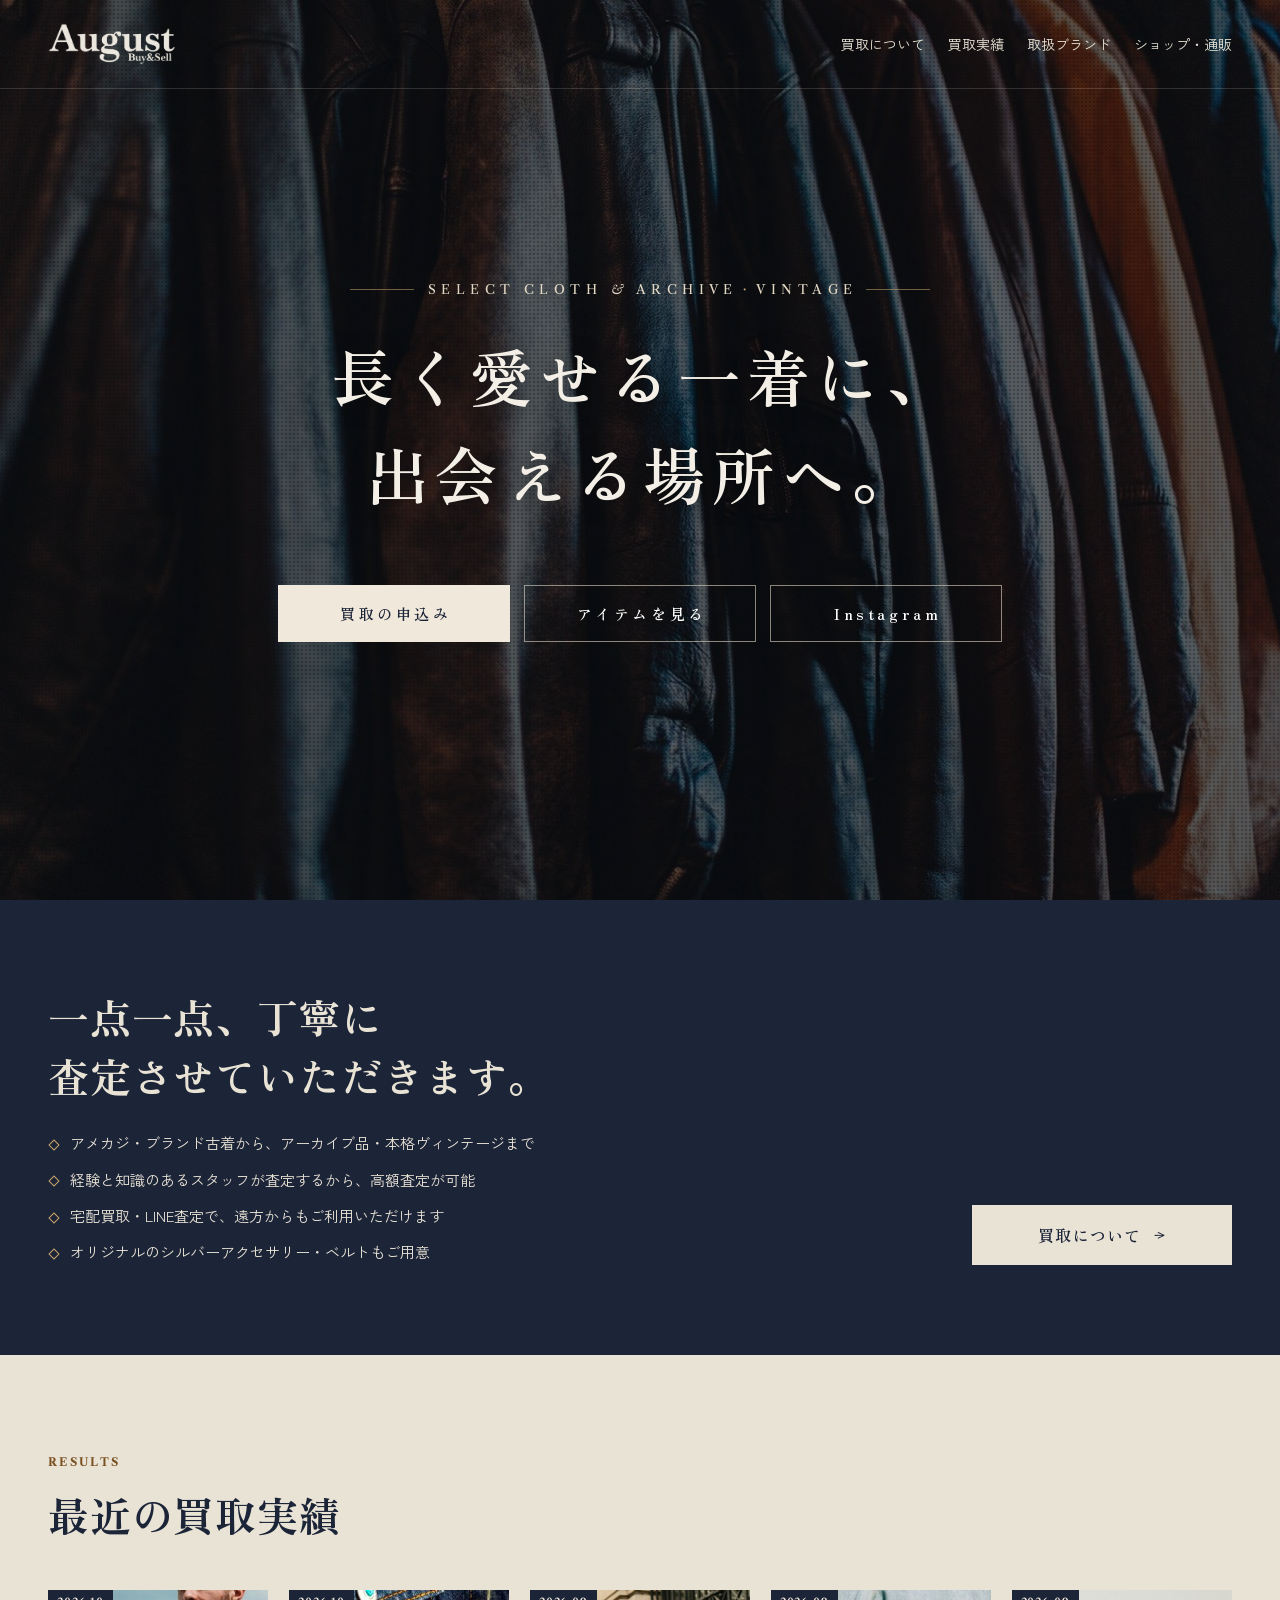
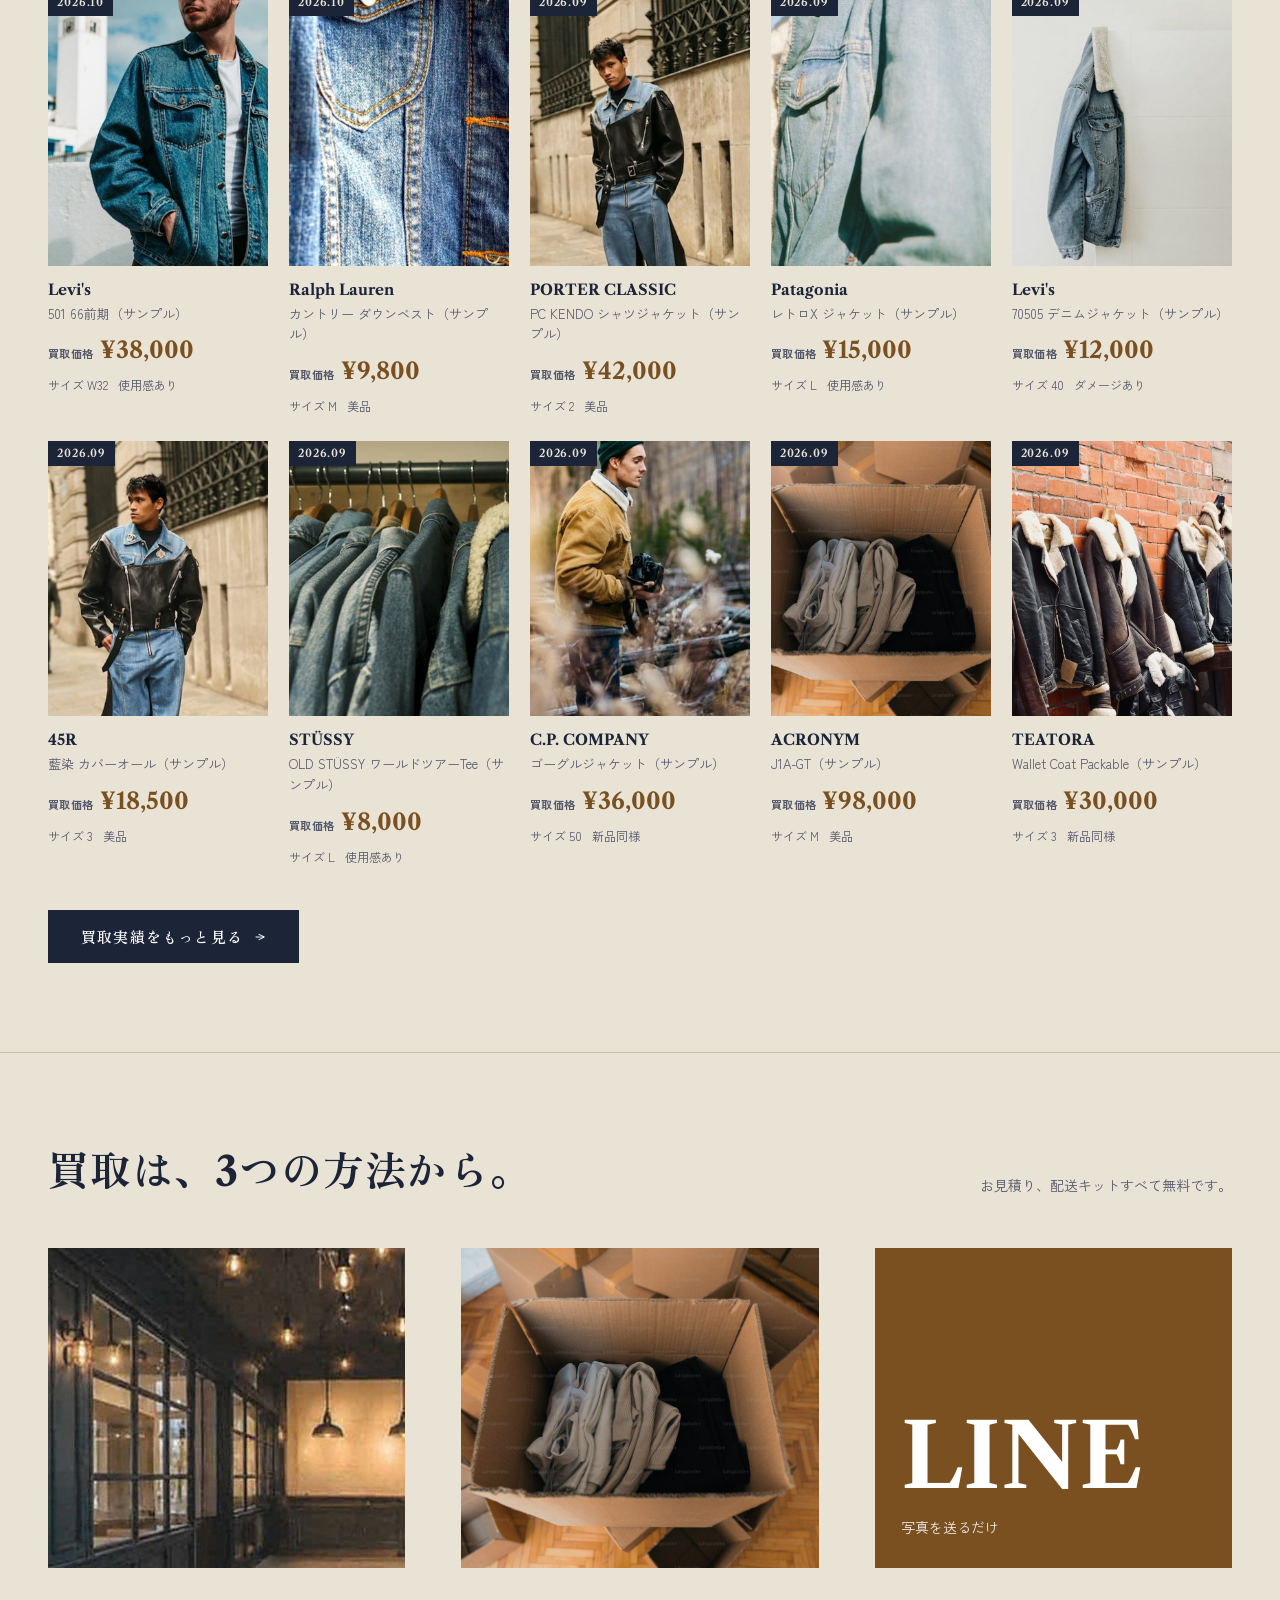
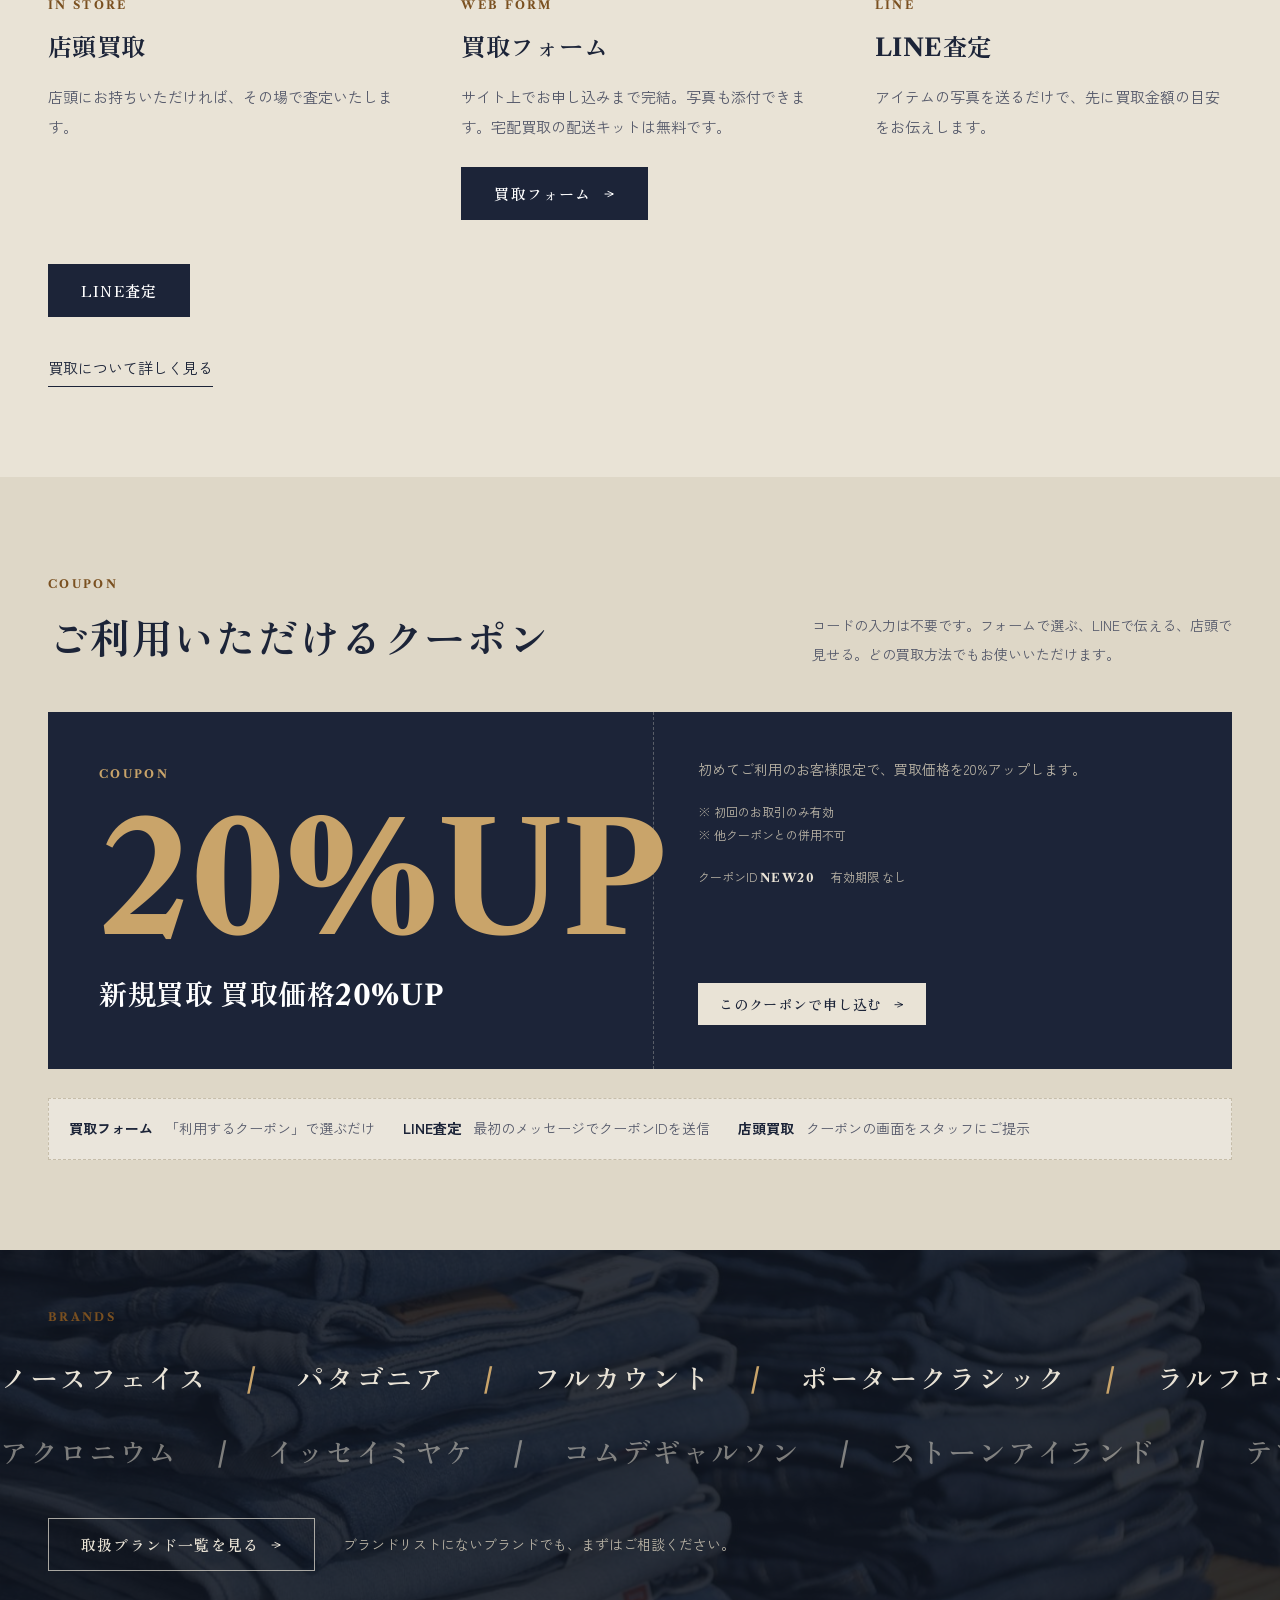
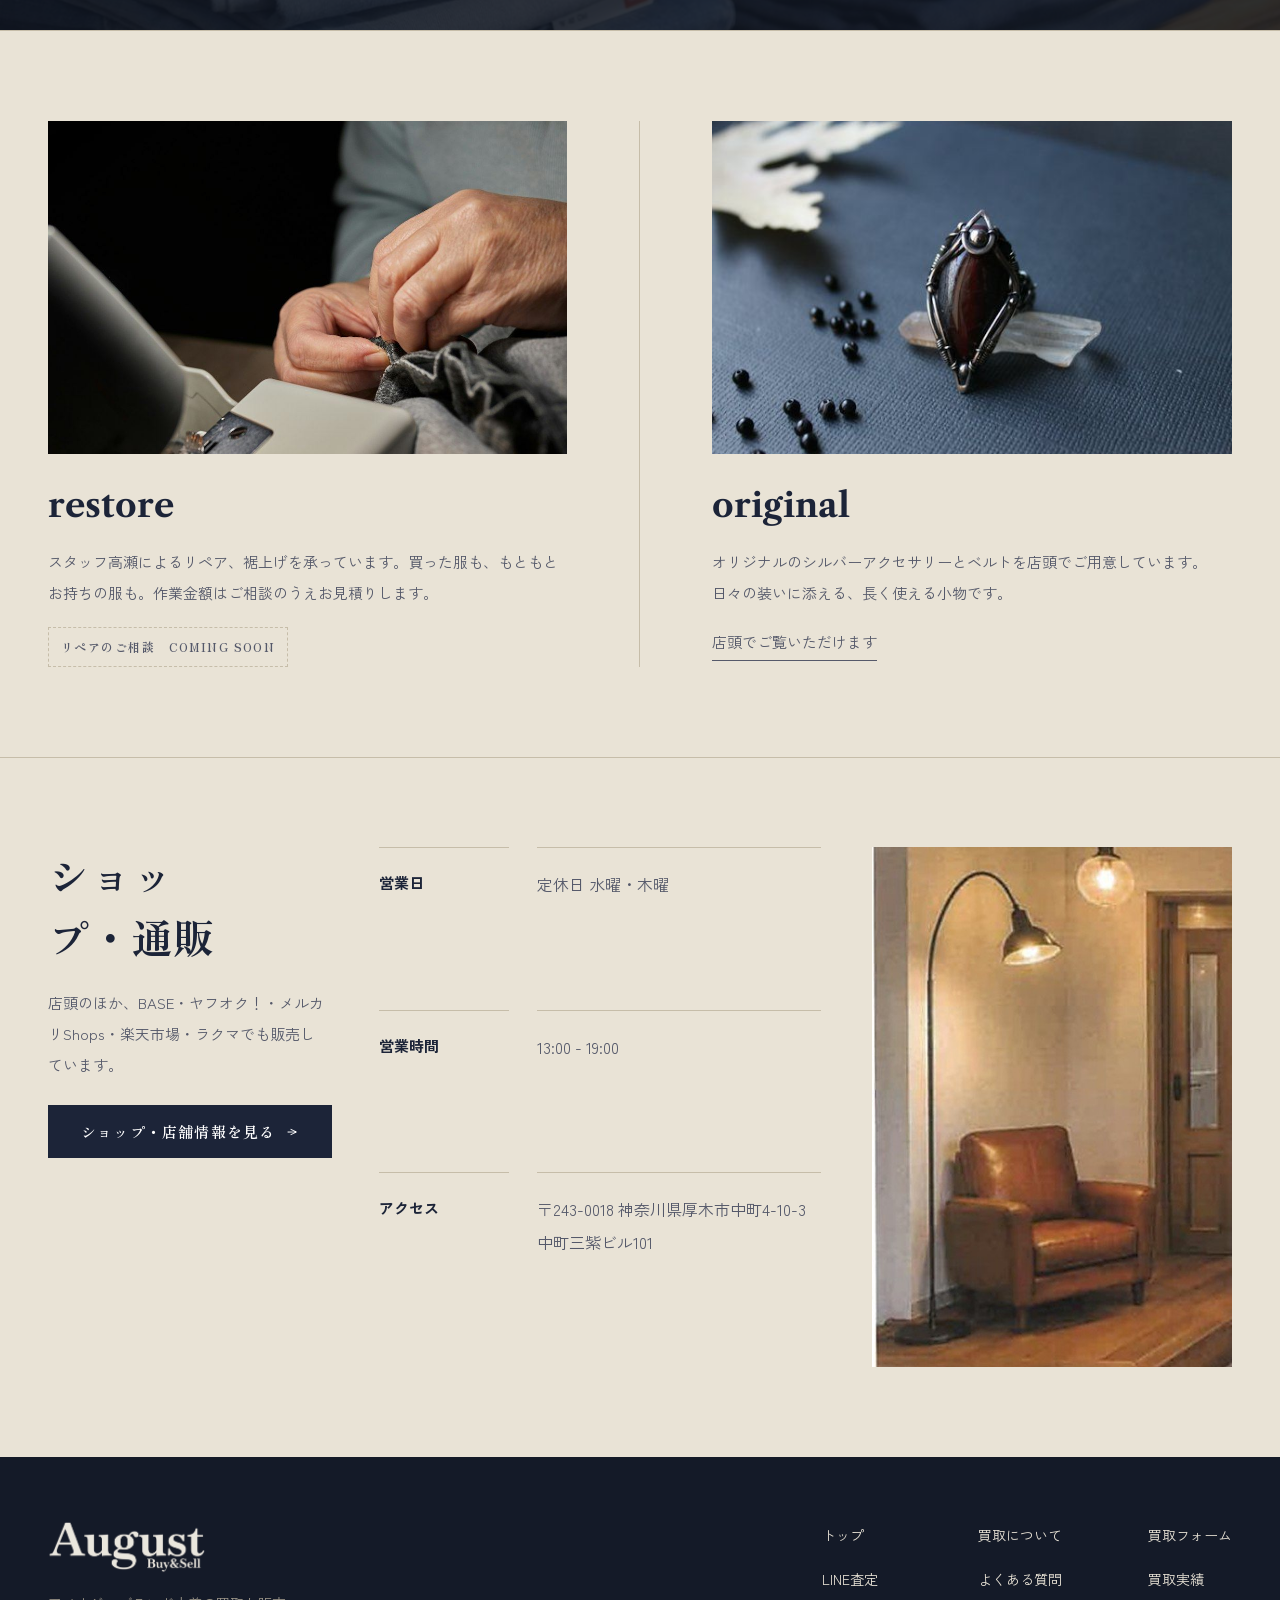
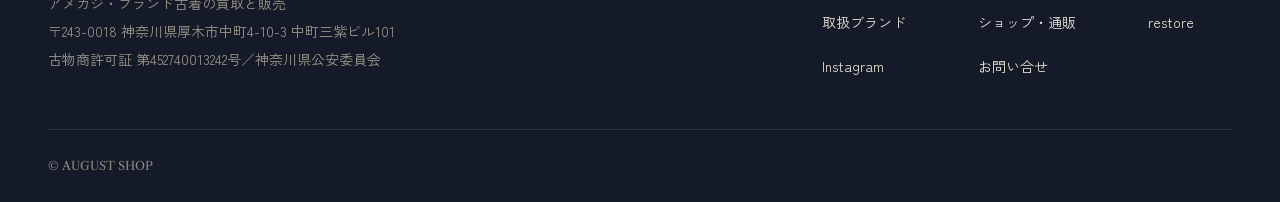
==== commit fb547b60: "ver3.4: トップのメインメッセージ・買取実績のカテゴリー絞り込み・来店希望日・取扱ブランド置き換えなど - トップ：メインメッセージ「長く愛せる一着に、出会える場所へ。」、Instagramボタ" ====
--- a/index.html
+++ b/index.html
@@ -9,7 +9,7 @@
 <meta property="og:type" content="website">
 <meta property="og:site_name" content="AUGUST SHOP">
 <meta property="og:title" content="AUGUST SHOP｜アメカジ・ブランド古着の買取と販売">
-<meta property="og:description" content="長く愛せる一着に、出会える場所を。宅配買取・LINE査定も承っています。">
+<meta property="og:description" content="長く愛せる一着に、出会える場所へ。宅配買取・LINE査定も承っています。">
 <meta property="og:image" content="https://august-shop.net/assets/img/og.jpg">
 <meta property="og:url" content="https://august-shop.net/">
 <meta name="twitter:card" content="summary_large_image">
@@ -34,13 +34,14 @@
     <div class="hero__scrim"></div>
     <div class="hero__center">
       <h1 class="hero__title">
-        <span class="hero__t1">SELECT CLOTH</span>
-        <span class="hero__t2"><span class="hero__amp">&amp;</span><span class="hero__sub">ARCHIVE<span class="hero__dot">・</span>VINTAGE</span></span>
+        <span class="hero__t2 hero__kicker"><span class="hero__sub">SELECT CLOTH <span class="hero__amp hero__amp--s">&amp;</span> ARCHIVE<span class="hero__dot">・</span>VINTAGE</span></span>
+        <span class="hero__main">長く愛せる一着に、<br>出会える場所へ。</span>
         <span class="sr">AUGUST SHOP｜アメカジ・ブランド古着の買取と販売</span>
       </h1>
       <div class="hero__btns">
         <a class="hbtn hbtn--fill" href="buy/#methods">買取の申込み</a>
         <a class="hbtn" href="store/">アイテムを見る</a>
+        <a class="hbtn" href="https://www.instagram.com/august_shop_sgn/" target="_blank" rel="noopener">Instagram</a>
       </div>
     </div>
   </section>
@@ -56,11 +57,6 @@
           <li>宅配買取・LINE査定で、遠方からもご利用いただけます</li>
           <li>オリジナルのシルバーアクセサリー・ベルトもご用意</li>
         </ul>
-        <div class="cta__more" id="introMore">
-          <p>当店ではアメカジやブランド古着を中心にアーカイブ品から本格ヴィンテージまで幅広く取り扱っております。<br>日常の装いに添えるアイテムを取り揃え、長く愛せる一着に出会える場所を目指しています。<br>洋服だけではなく、オリジナルのシルバーアクセサリーやベルトもご用意しております。</p>
-          <p>買取は経験と知識のあるスタッフが一点一点丁寧に査定させていただきますので、高額査定が可能です。<br>宅配買取やLINE査定サービスも行っておりますので、遠方のお客様も是非ご利用ください。</p>
-        </div>
-        <button class="readmore" type="button" aria-expanded="false" aria-controls="introMore">お店について詳しく読む</button>
       </div>
       <div class="cta__buttons">
         <a class="btn btn--light btn--lg btn--arrow" href="buy/">買取について</a>
@@ -139,14 +135,14 @@
     <h2 class="wrap label" style="margin-bottom:26px;">Brands</h2>
     <div class="marquee">
       <div class="marquee__track">
-        <span>Levi&#39;s</span><span aria-hidden="true">/</span><span>Ralph Lauren</span><span aria-hidden="true">/</span><span>Patagonia</span><span aria-hidden="true">/</span><span>STÜSSY</span><span aria-hidden="true">/</span><span>PORTER CLASSIC</span><span aria-hidden="true">/</span><span>45R</span><span aria-hidden="true">/</span><span>C.P. COMPANY</span><span aria-hidden="true">/</span>
-        <span aria-hidden="true">Levi&#39;s</span><span aria-hidden="true">/</span><span aria-hidden="true">Ralph Lauren</span><span aria-hidden="true">/</span><span aria-hidden="true">Patagonia</span><span aria-hidden="true">/</span><span aria-hidden="true">STÜSSY</span><span aria-hidden="true">/</span><span aria-hidden="true">PORTER CLASSIC</span><span aria-hidden="true">/</span><span aria-hidden="true">45R</span><span aria-hidden="true">/</span><span aria-hidden="true">C.P. COMPANY</span><span aria-hidden="true">/</span>
+        <span>リーバイス</span><span aria-hidden="true">/</span><span>ラルフローレン</span><span aria-hidden="true">/</span><span>パタゴニア</span><span aria-hidden="true">/</span><span>ノースフェイス</span><span aria-hidden="true">/</span><span>レッドウィング</span><span aria-hidden="true">/</span><span>フルカウント</span><span aria-hidden="true">/</span><span>リアルマッコイズ</span><span aria-hidden="true">/</span><span>ポータークラシック</span><span aria-hidden="true">/</span>
+        <span aria-hidden="true">リーバイス</span><span aria-hidden="true">/</span><span aria-hidden="true">ラルフローレン</span><span aria-hidden="true">/</span><span aria-hidden="true">パタゴニア</span><span aria-hidden="true">/</span><span aria-hidden="true">ノースフェイス</span><span aria-hidden="true">/</span><span aria-hidden="true">レッドウィング</span><span aria-hidden="true">/</span><span aria-hidden="true">フルカウント</span><span aria-hidden="true">/</span><span aria-hidden="true">リアルマッコイズ</span><span aria-hidden="true">/</span><span aria-hidden="true">ポータークラシック</span><span aria-hidden="true">/</span>
       </div>
     </div>
     <div class="marquee marquee--alt">
       <div class="marquee__track">
-        <span>COMME des GARÇONS HOMME</span><span aria-hidden="true">/</span><span>ISAMU KATAYAMA BACKLASH</span><span aria-hidden="true">/</span><span>ACRONYM</span><span aria-hidden="true">/</span><span>TEATORA</span><span aria-hidden="true">/</span>
-        <span aria-hidden="true">COMME des GARÇONS HOMME</span><span aria-hidden="true">/</span><span aria-hidden="true">ISAMU KATAYAMA BACKLASH</span><span aria-hidden="true">/</span><span aria-hidden="true">ACRONYM</span><span aria-hidden="true">/</span><span aria-hidden="true">TEATORA</span><span aria-hidden="true">/</span>
+        <span>コムデギャルソン</span><span aria-hidden="true">/</span><span>ヨウジヤマモト</span><span aria-hidden="true">/</span><span>イッセイミヤケ</span><span aria-hidden="true">/</span><span>ビズビム</span><span aria-hidden="true">/</span><span>ネイバーフッド</span><span aria-hidden="true">/</span><span>テアトラ</span><span aria-hidden="true">/</span><span>アクロニウム</span><span aria-hidden="true">/</span><span>ストーンアイランド</span><span aria-hidden="true">/</span>
+        <span aria-hidden="true">コムデギャルソン</span><span aria-hidden="true">/</span><span aria-hidden="true">ヨウジヤマモト</span><span aria-hidden="true">/</span><span aria-hidden="true">イッセイミヤケ</span><span aria-hidden="true">/</span><span aria-hidden="true">ビズビム</span><span aria-hidden="true">/</span><span aria-hidden="true">ネイバーフッド</span><span aria-hidden="true">/</span><span aria-hidden="true">テアトラ</span><span aria-hidden="true">/</span><span aria-hidden="true">アクロニウム</span><span aria-hidden="true">/</span><span aria-hidden="true">ストーンアイランド</span><span aria-hidden="true">/</span>
       </div>
     </div>
     <div class="wrap brands__more">
@@ -184,7 +180,7 @@
       <dl>
         <dt>営業日</dt><dd>定休日 水曜・木曜</dd>
         <dt>営業時間</dt><dd>13:00 - 19:00</dd>
-        <dt>アクセス</dt><dd><span data-cfg="address">[住所を差し込み]</span></dd>
+        <dt>アクセス</dt><dd><span data-cfg="address">〒243-0018 神奈川県厚木市中町4-10-3 中町三紫ビル101</span></dd>
       </dl>
       <div class="store__photo">
         <img src="assets/img/shop-store.jpg" alt="アーチ型のフロアランプとレザーの一人掛けソファ。" loading="lazy" width="548" height="794">
@@ -203,7 +199,7 @@
   "description":"アメカジ・ブランド古着の買取と販売",
   "url":"https://august-shop.net/",
   "image":"https://august-shop.net/assets/img/og.jpg",
-  "address":{"@type":"PostalAddress","addressCountry":"JP","streetAddress":"[住所を差し込み]"},
+  "address":{"@type":"PostalAddress","addressCountry":"JP","postalCode":"243-0018","addressRegion":"神奈川県","addressLocality":"厚木市","streetAddress":"中町4-10-3 中町三紫ビル101"},
   "openingHoursSpecification":[{
     "@type":"OpeningHoursSpecification",
     "dayOfWeek":["Monday","Tuesday","Friday","Saturday","Sunday"],
--- a/assets/css/style.css
+++ b/assets/css/style.css
@@ -575,6 +575,15 @@
 .privacy{font-size:12px;color:var(--muted);line-height:1.9;margin-bottom:14px;padding:14px 16px;background:rgba(255,255,255,.42);border-left:2px solid var(--line);}
 .formstatus.is-ok{border-left-color:#2F5D3A;}
 .formstatus.is-error{border-left-color:var(--error);}
+.formdone{align-self:start;padding:clamp(32px,5vw,56px) clamp(24px,4vw,48px);background:var(--paper);border-top:3px solid #2F5D3A;text-align:center;line-height:1.95;}
+.formdone:focus{outline:none;}
+.formdone__mark{width:56px;height:56px;margin:0 auto 18px;border-radius:50%;background:#2F5D3A;color:#fff;font-size:28px;line-height:56px;}
+.formdone__title{font-size:clamp(22px,2.6vw,28px);letter-spacing:.06em;}
+.formdone__id{margin:14px 0 18px;font-family:var(--latin);font-size:15px;}
+.formdone__id strong{font-size:18px;letter-spacing:.04em;}
+.formdone__note{margin-top:12px;font-size:13px;color:var(--muted);}
+.formdone .btn{margin-top:26px;}
+.formdone[hidden],#buyform[hidden]{display:none;}
 .btn.is-sending{opacity:.75;cursor:progress;}
 .btn.is-sending::after{content:"";width:14px;height:14px;margin-left:12px;border:2px solid rgba(255,255,255,.4);border-top-color:#fff;border-radius:50%;animation:spin .8s linear infinite;}
 @keyframes spin{to{transform:rotate(360deg);}}
@@ -848,3 +857,64 @@
 .hbtn,.hbtn--fill,.btn{font-weight:600;}
 .nav a,.link{font-weight:400;}
 .opt{font-weight:400;}
+
+/* =========================================================
+   ver3.4: 最初の画面のメインメッセージ（和文）
+   - 上：SELECT CLOTH & ARCHIVE・VINTAGE（小・字間広め）
+   - 下：長く愛せる一着に、出会える場所へ。（明朝・大）
+   ========================================================= */
+.hero .hero__title{gap:clamp(20px,2.4vw,30px);}
+.hero__kicker .hero__sub{white-space:nowrap;}
+.hero__amp--s{font-size:inherit;letter-spacing:0;margin:0 .42em 0 0;transform:none;font-style:italic;}
+.hero__main{
+  font-family:var(--mincho);font-weight:600;color:#F4EFE6;
+  font-size:clamp(28px,4.9vw,64px);line-height:1.55;letter-spacing:.1em;margin-right:-.1em;
+  text-shadow:0 2px 24px rgba(0,0,0,.35);
+}
+@media (max-width:639px){
+  .hero__kicker{gap:10px;}
+  .hero__kicker::before,.hero__kicker::after{width:18px;}
+  .hero__kicker .hero__sub{font-size:10px;letter-spacing:.22em;margin-right:-.22em;}
+  .hero__kicker .hero__dot,.hero__amp--s{margin-right:.22em;}
+  .hero__main{font-size:clamp(26px,7.6vw,34px);letter-spacing:.08em;margin-right:-.08em;}
+}
+
+/* 店舗情報：Google マップ（アクセスの下） */
+.map{margin-top:16px;position:relative;width:100%;aspect-ratio:4 / 3;background:var(--canvas-deep,#DED7C7);border:1px solid var(--line);}
+.map iframe{position:absolute;inset:0;width:100%;height:100%;border:0;}
+@media (min-width:860px){.map{aspect-ratio:16 / 10;}}
+.map__link{margin-top:10px;font-size:14px;}
+
+/* 取扱ブランドはカタカナ表記：欧文セリフ＋明朝で表示 */
+.marquee__track{font-family:var(--heading);font-weight:600;font-style:normal;letter-spacing:.06em;}
+.marquee--alt .marquee__track{font-style:normal;}
+.brandgroup h2{font-family:var(--mincho);font-weight:600;font-size:clamp(24px,2.4vw,32px);letter-spacing:.06em;}
+.brandgroup li b{font-family:var(--heading);font-weight:600;font-size:16px;letter-spacing:.04em;}
+.brandgroup ul{grid-template-columns:repeat(auto-fill,minmax(200px,1fr));}
+@media (max-width:639px){.brandgroup ul{grid-template-columns:1fr 1fr;gap:0 18px;}.brandgroup li b{font-size:14px;}}
+.azbar a{font-family:var(--mincho);font-weight:600;font-size:15px;min-width:44px;height:40px;}
+
+/* 買取実績：カテゴリーの絞り込み（和文） */
+.chip{font-family:var(--sans);font-weight:700;font-size:13px;letter-spacing:.04em;}
+.chip .n{font-family:var(--serif);}
+.chip--empty{color:var(--muted);}
+.chip--empty .n{opacity:.45;}
+
+/* 買取フォーム：来店希望日（第1〜第3希望） */
+.visits{margin-bottom:18px;}
+.visits > legend{margin-bottom:6px;}
+.visits > .hint{font-size:13px;color:var(--muted);line-height:1.8;margin-bottom:12px;}
+.visits__list{display:grid;gap:12px;}
+.visit{display:grid;gap:6px;}
+@media (min-width:640px){.visit{grid-template-columns:96px 1fr;align-items:center;column-gap:14px;}.visit .err{grid-column:2;}}
+.visit__no{font-size:14px;font-weight:700;}
+.visit__inputs{display:grid;grid-template-columns:minmax(0,1.35fr) minmax(0,1fr);gap:10px;max-width:440px;}
+.visit input[type="date"],.visit select{
+  font-family:var(--sans);font-size:16px;color:var(--ink);background:var(--paper);
+  border:1px solid var(--muted);padding:12px 12px;width:100%;min-height:52px;line-height:1.4;
+}
+.visit input:focus,.visit select:focus{outline:2px solid var(--brass);outline-offset:2px;border-color:var(--brass);}
+.visit .err{font-size:13px;font-weight:700;color:var(--error);}
+.visit[data-invalid="true"] input,.visit[data-invalid="true"] select{border:2px solid var(--error);}
+/* 写真が必須のときの枠 */
+.field[data-invalid="true"] .photos__pick label.btn{border-color:var(--error);color:var(--error);}
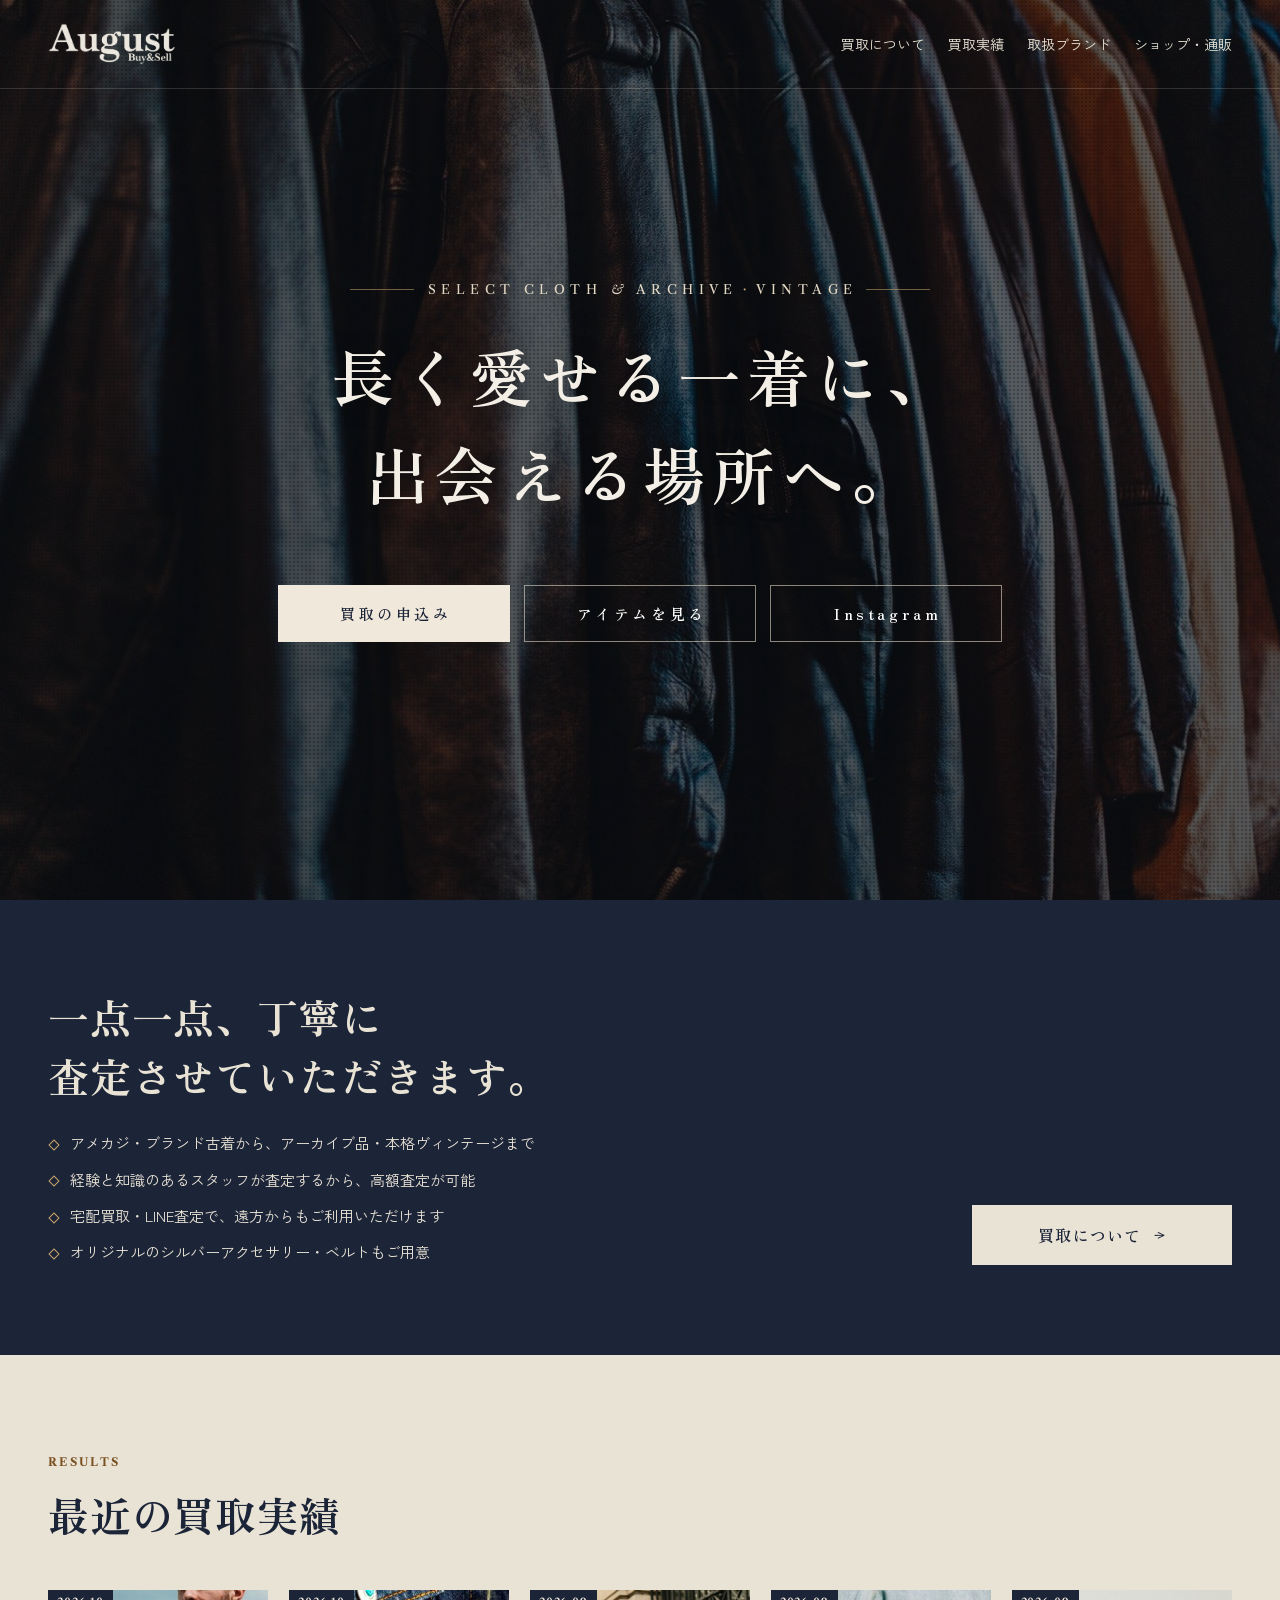
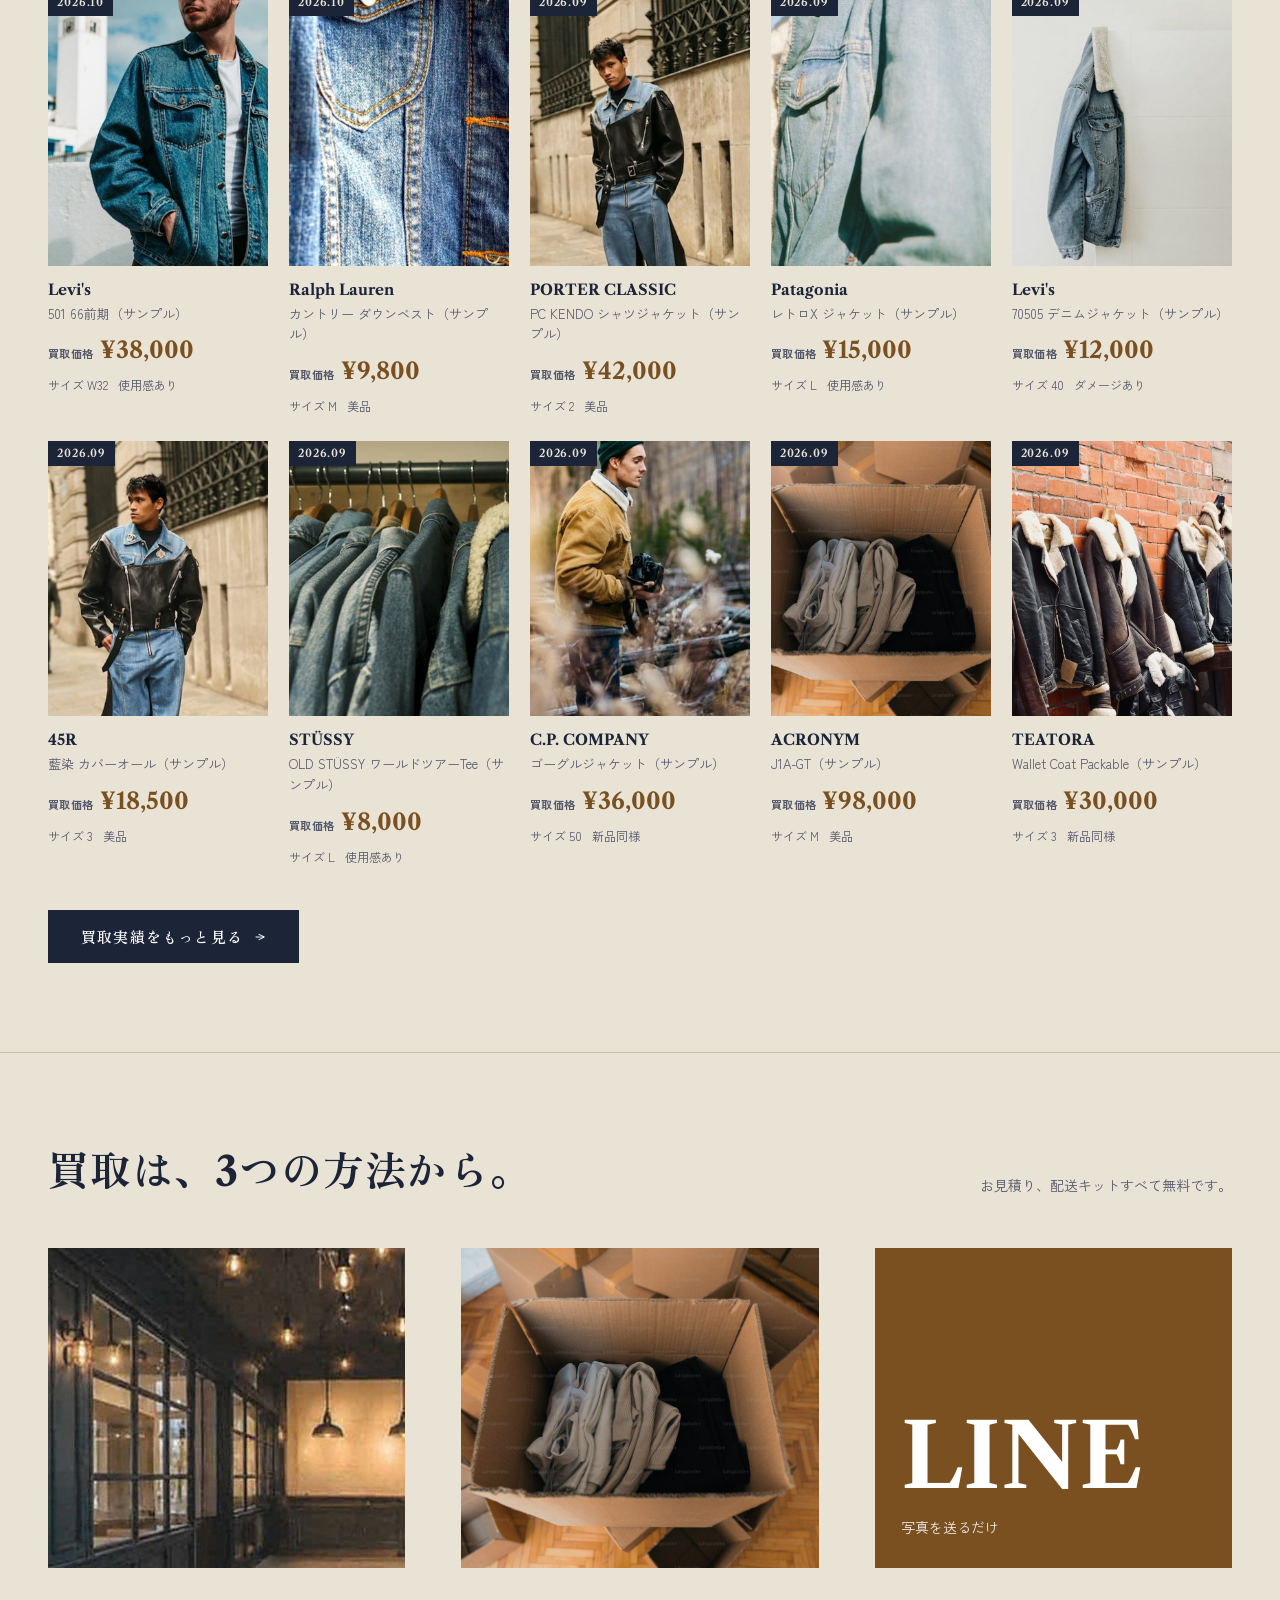
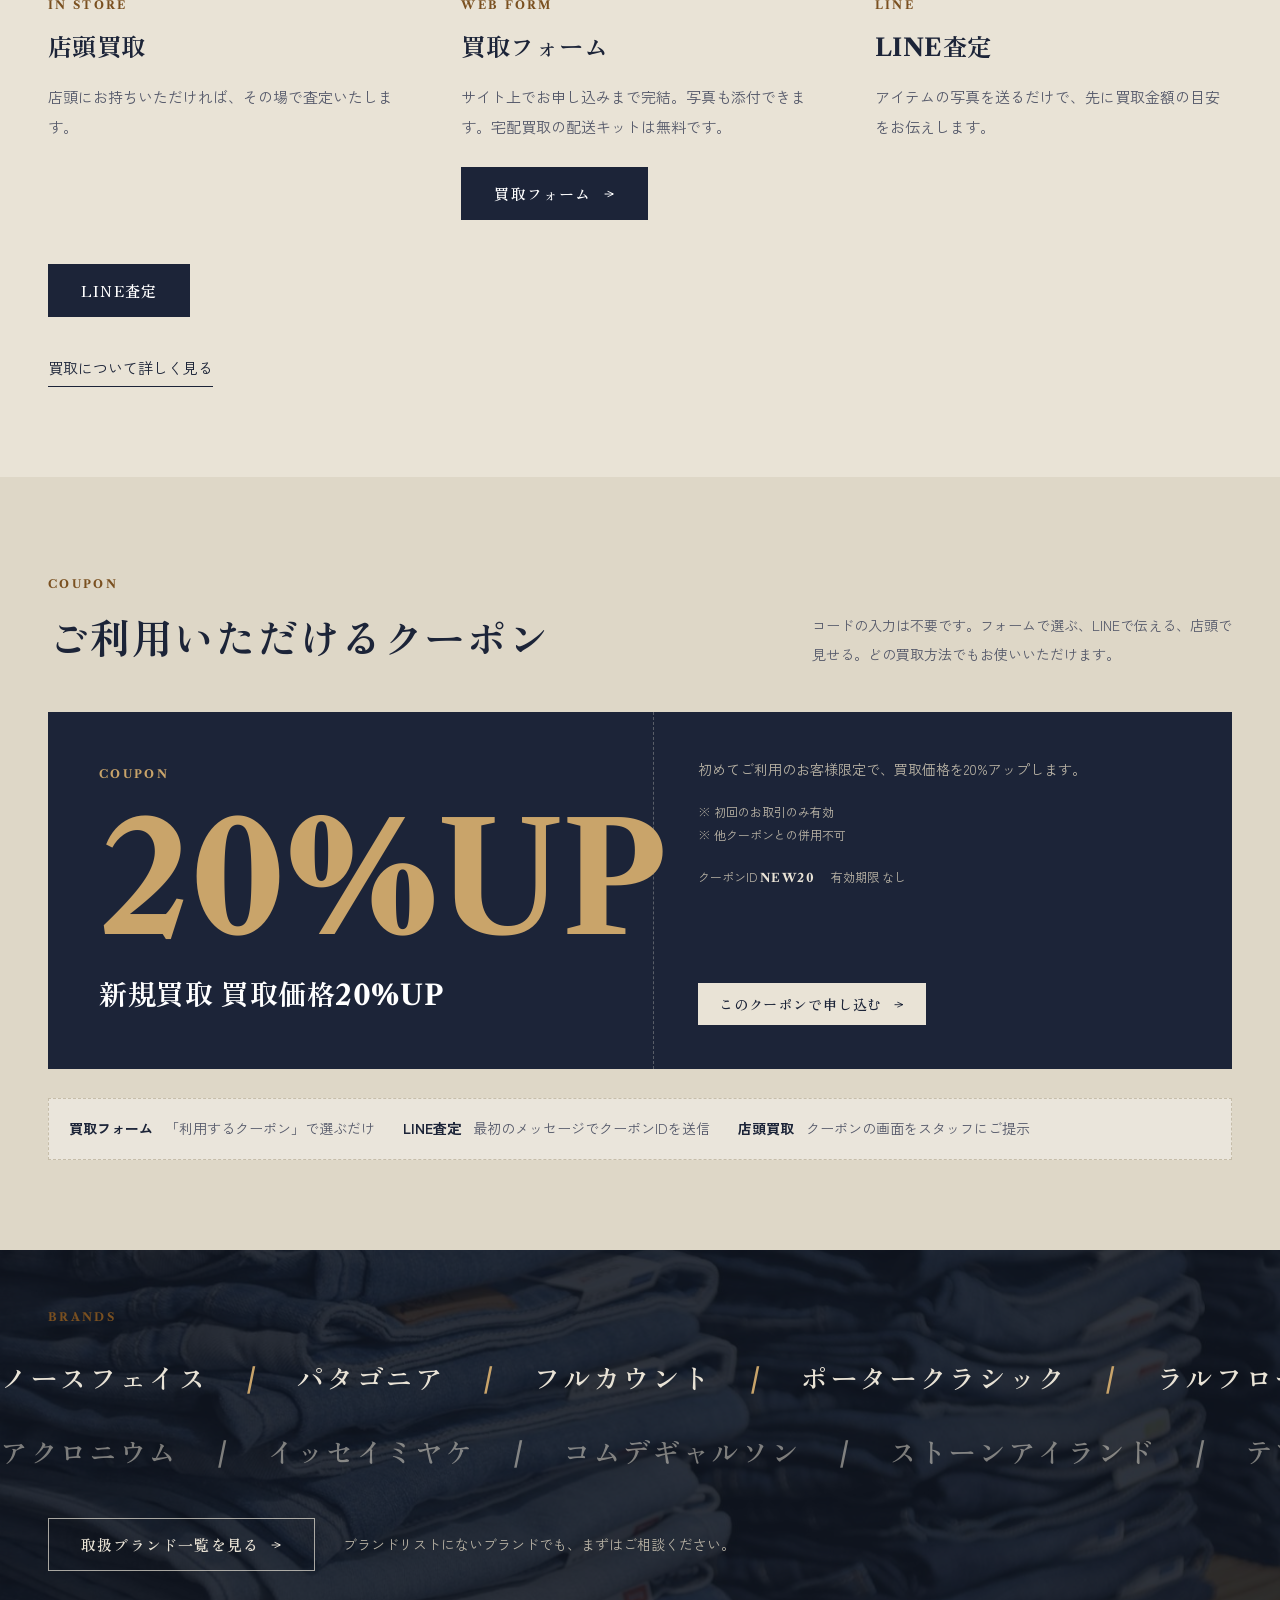
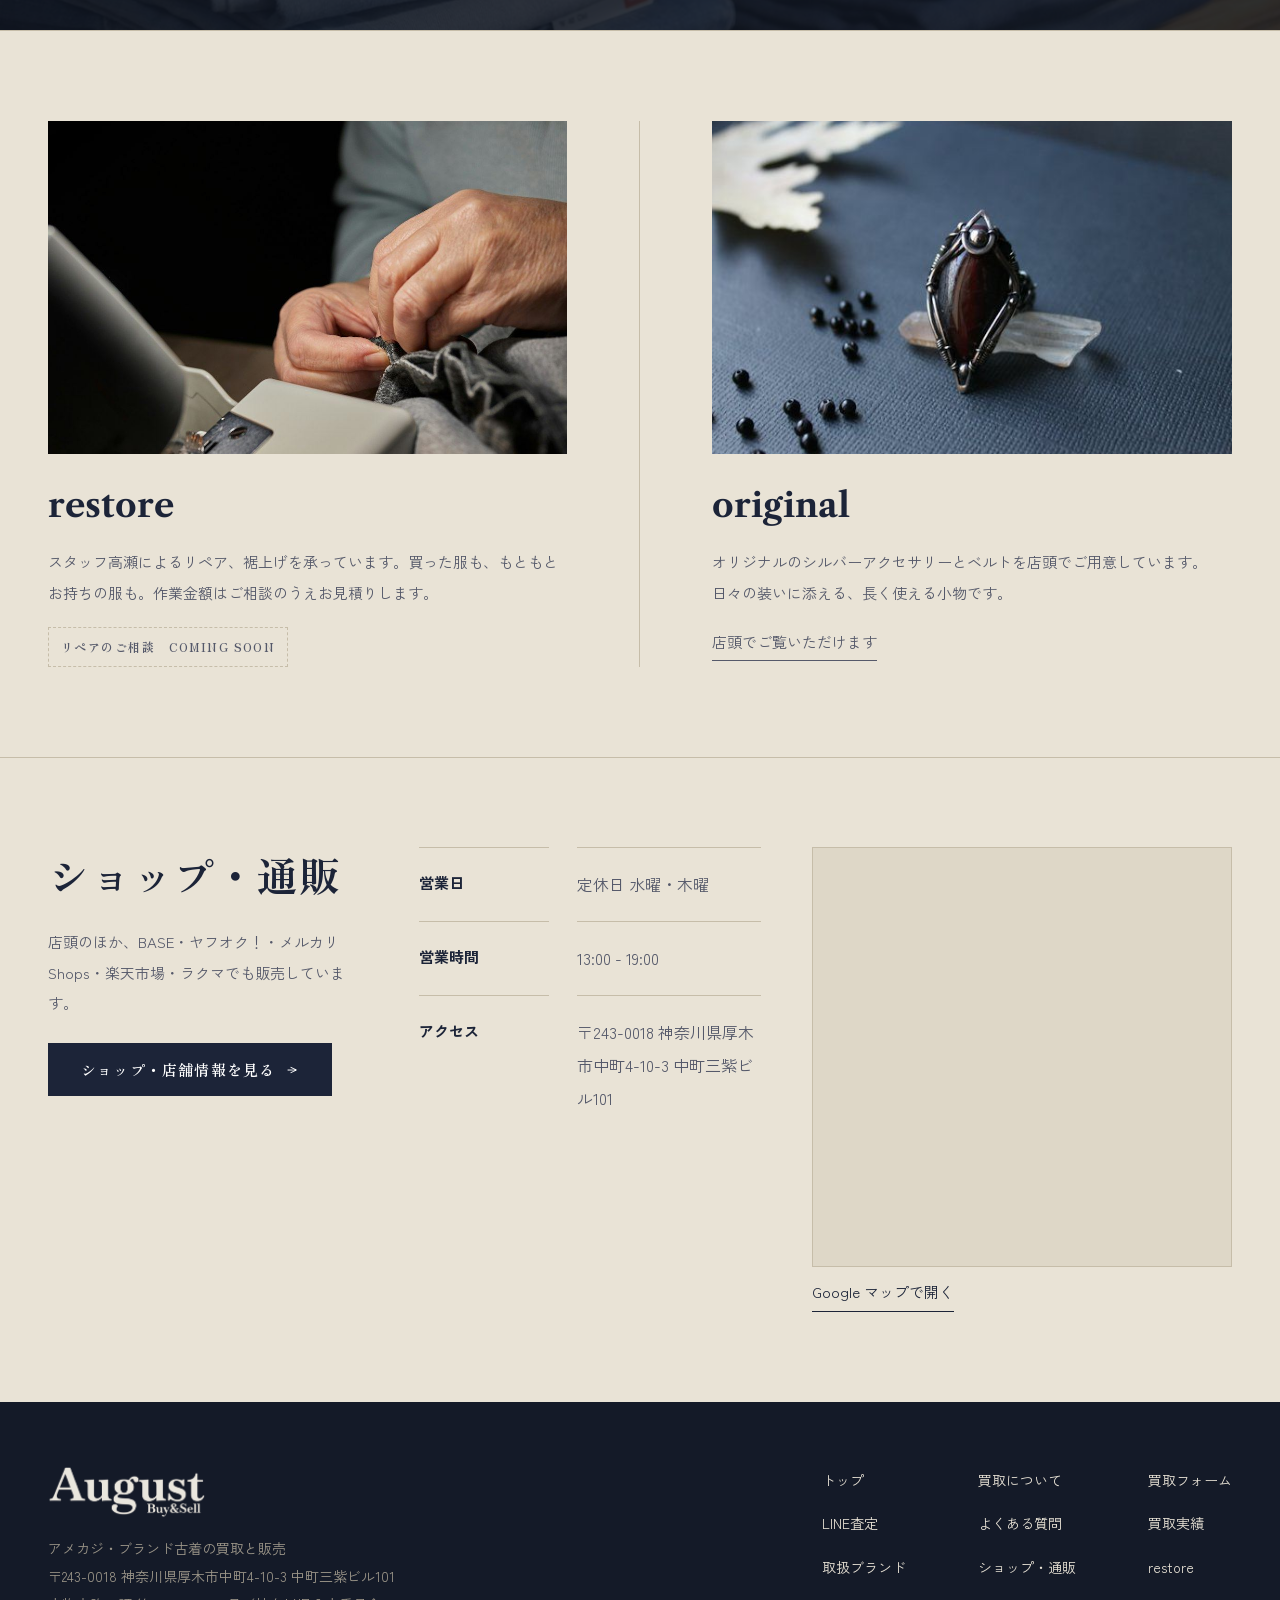
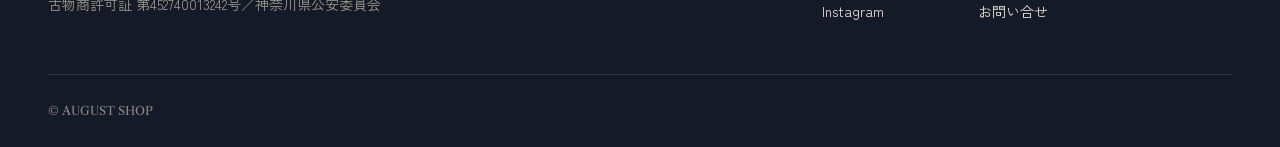
==== commit 2503d64c: "トップの店舗情報：見出しが途中で改行されないよう修正、店内写真をGoogleマップに差し替え Co-Authored-By: Claude Opus 5.5 <noreply@anthropic.co" ====
--- a/index.html
+++ b/index.html
@@ -171,7 +171,7 @@
 
   <!-- STORE -->
   <section class="section section--rule" id="store">
-    <div class="wrap store">
+    <div class="wrap store store--home">
       <div class="store__intro">
         <h2>ショップ・通販</h2>
         <p>店頭のほか、BASE・ヤフオク！・メルカリShops・楽天市場・ラクマでも販売しています。</p>
@@ -182,8 +182,11 @@
         <dt>営業時間</dt><dd>13:00 - 19:00</dd>
         <dt>アクセス</dt><dd><span data-cfg="address">〒243-0018 神奈川県厚木市中町4-10-3 中町三紫ビル101</span></dd>
       </dl>
-      <div class="store__photo">
-        <img src="assets/img/shop-store.jpg" alt="アーチ型のフロアランプとレザーの一人掛けソファ。" loading="lazy" width="548" height="794">
+      <div class="store__map">
+        <div class="map">
+          <iframe title="AUGUST SHOP の地図（Google マップ）" src="https://www.google.com/maps?q=%E7%A5%9E%E5%A5%88%E5%B7%9D%E7%9C%8C%E5%8E%9A%E6%9C%A8%E5%B8%82%E4%B8%AD%E7%94%BA4-10-3&amp;z=17&amp;output=embed" loading="lazy" referrerpolicy="no-referrer-when-downgrade" allowfullscreen></iframe>
+        </div>
+        <p class="map__link"><a class="link u" href="https://www.google.com/maps/search/?api=1&amp;query=%E7%A5%9E%E5%A5%88%E5%B7%9D%E7%9C%8C%E5%8E%9A%E6%9C%A8%E5%B8%82%E4%B8%AD%E7%94%BA4-10-3" target="_blank" rel="noopener">Google マップで開く</a></p>
       </div>
     </div>
   </section>
--- a/assets/css/style.css
+++ b/assets/css/style.css
@@ -918,3 +918,12 @@
 .visit[data-invalid="true"] input,.visit[data-invalid="true"] select{border:2px solid var(--error);}
 /* 写真が必須のときの枠 */
 .field[data-invalid="true"] .photos__pick label.btn{border-color:var(--error);color:var(--error);}
+
+/* 店舗情報の見出しを言葉の途中で折らない／トップは写真のかわりに地図 */
+.store__intro h2{word-break:keep-all;overflow-wrap:anywhere;text-wrap:balance;}
+.store dl{align-content:start;}
+@media (min-width:860px){.store{grid-template-columns:320px minmax(0,1fr);}}
+@media (min-width:1180px){.store{grid-template-columns:320px minmax(0,1fr) 360px;}}
+.store--home .map{margin-top:0;}
+@media (min-width:860px) and (max-width:1179px){.store--home .store__map{grid-column:1 / -1;}.store--home .map{aspect-ratio:21 / 9;}}
+@media (min-width:1180px){.store--home{grid-template-columns:320px minmax(0,1fr) minmax(0,420px);}.store--home .map{aspect-ratio:1 / 1;}}
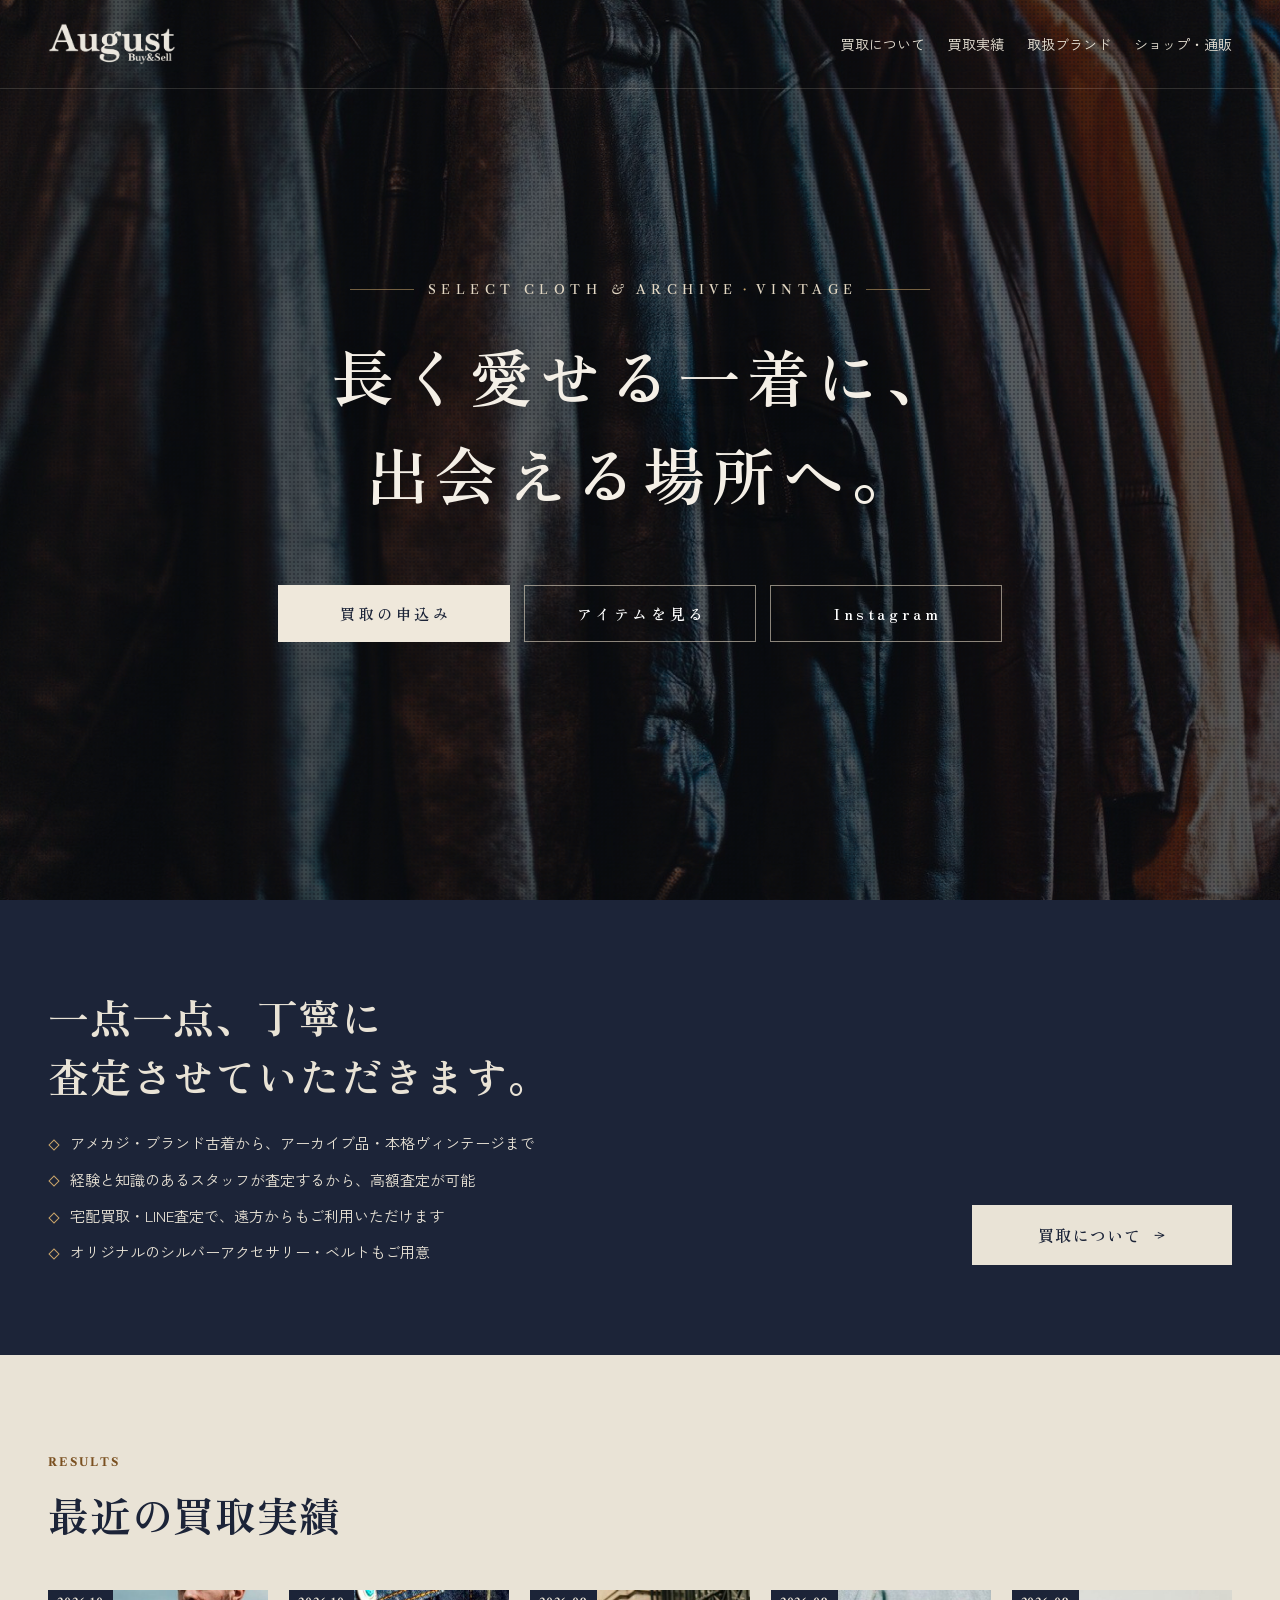
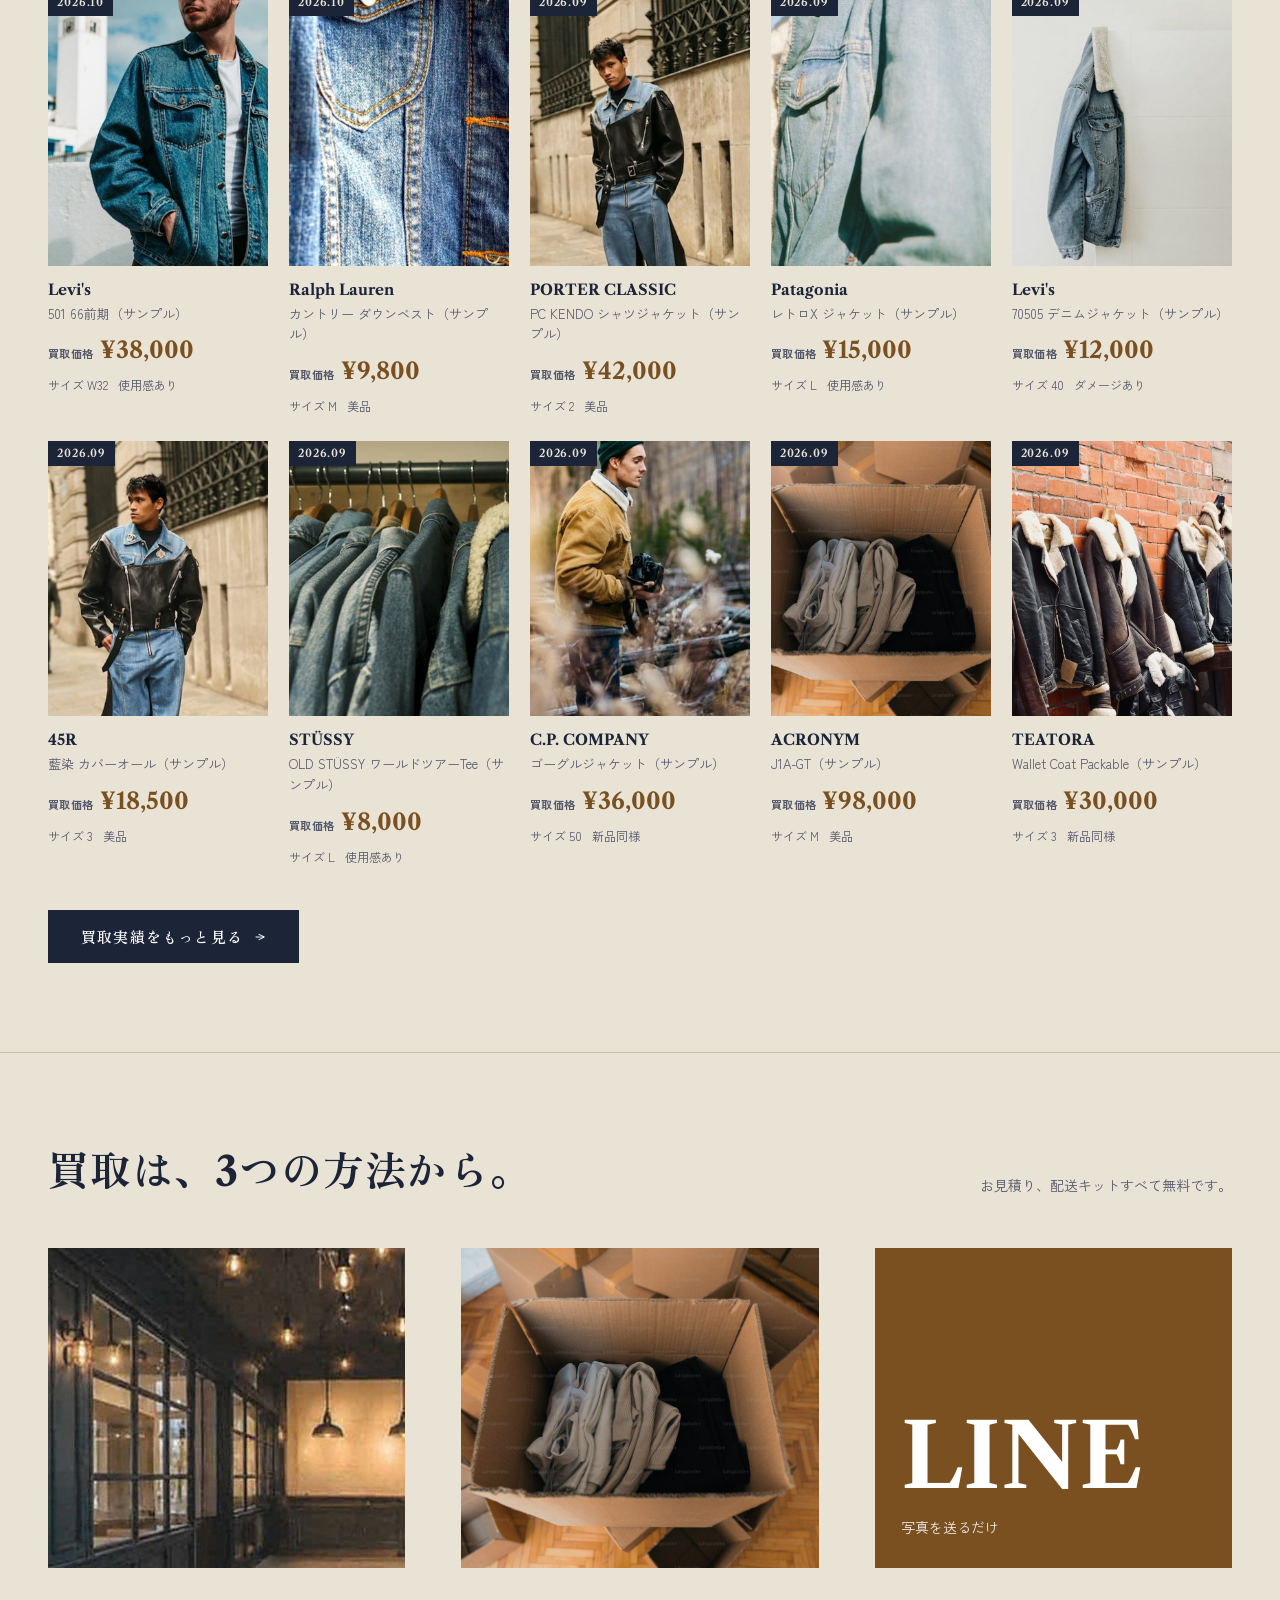
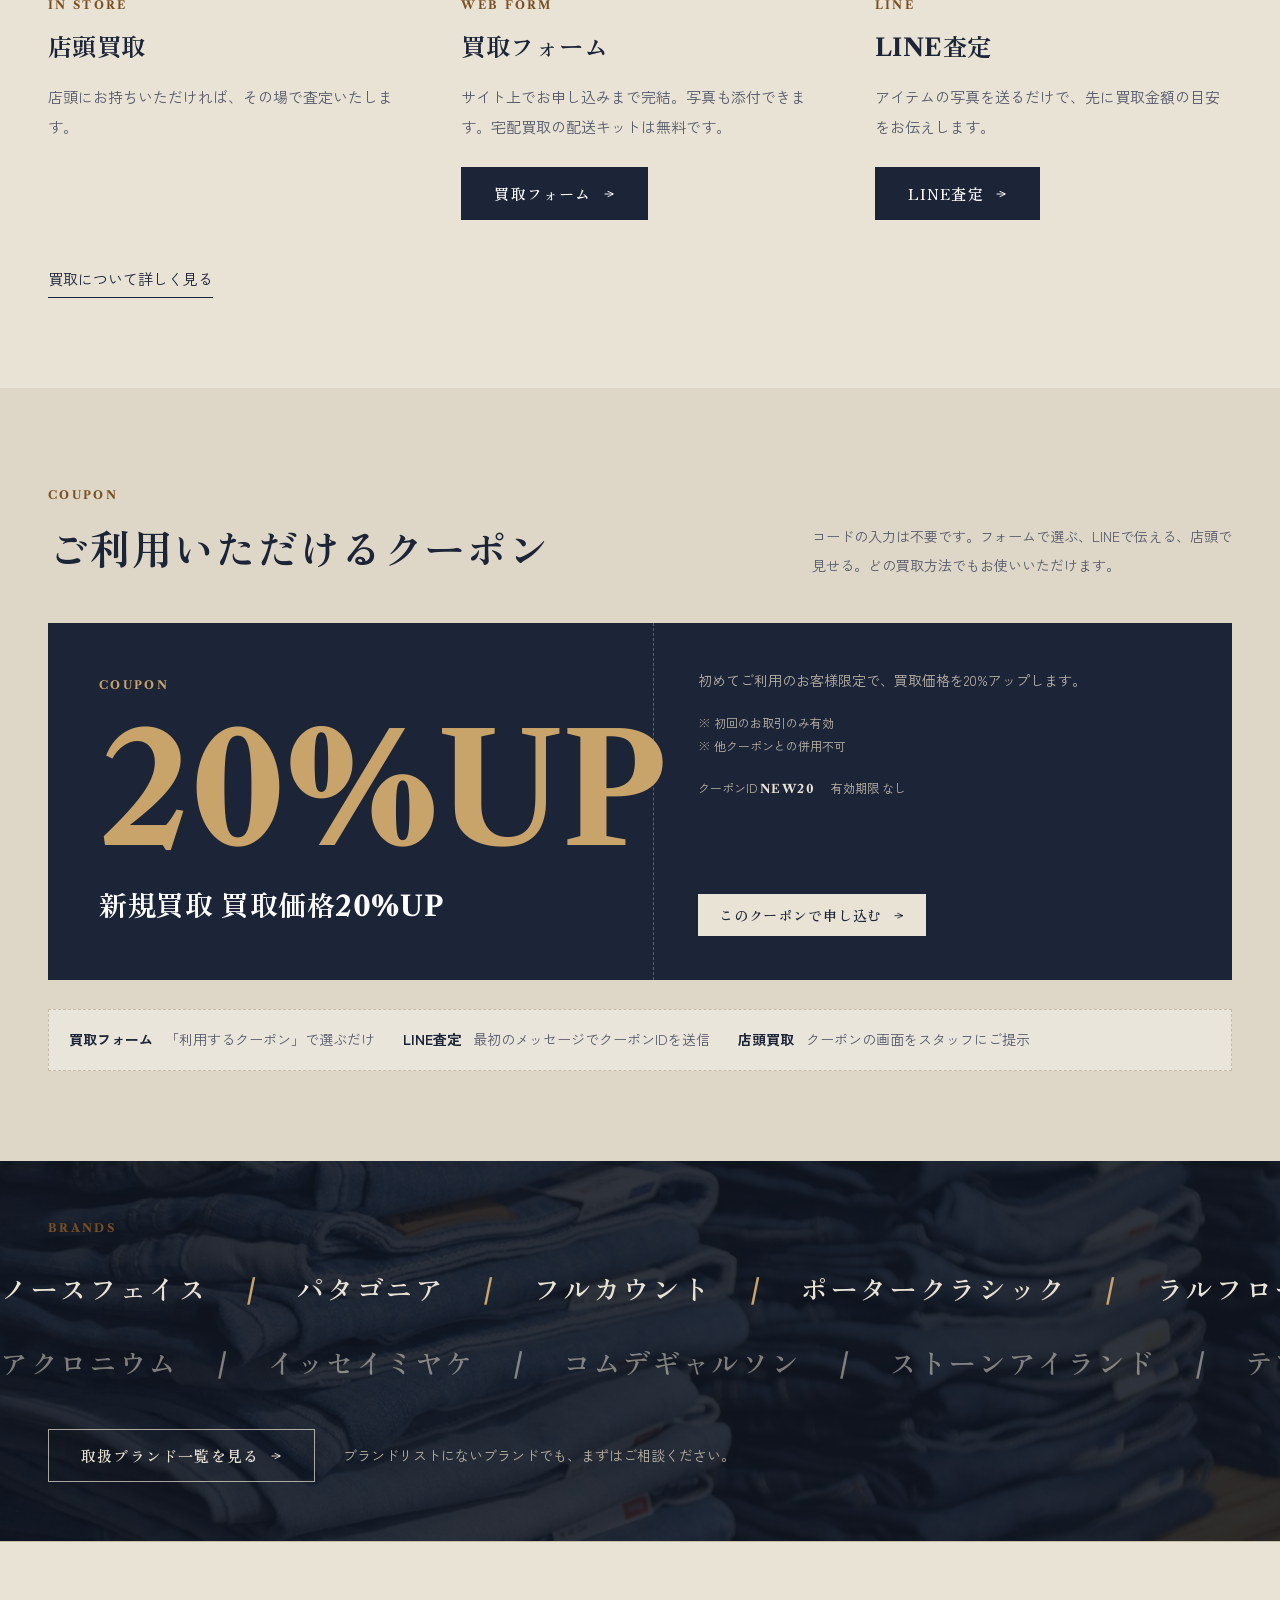
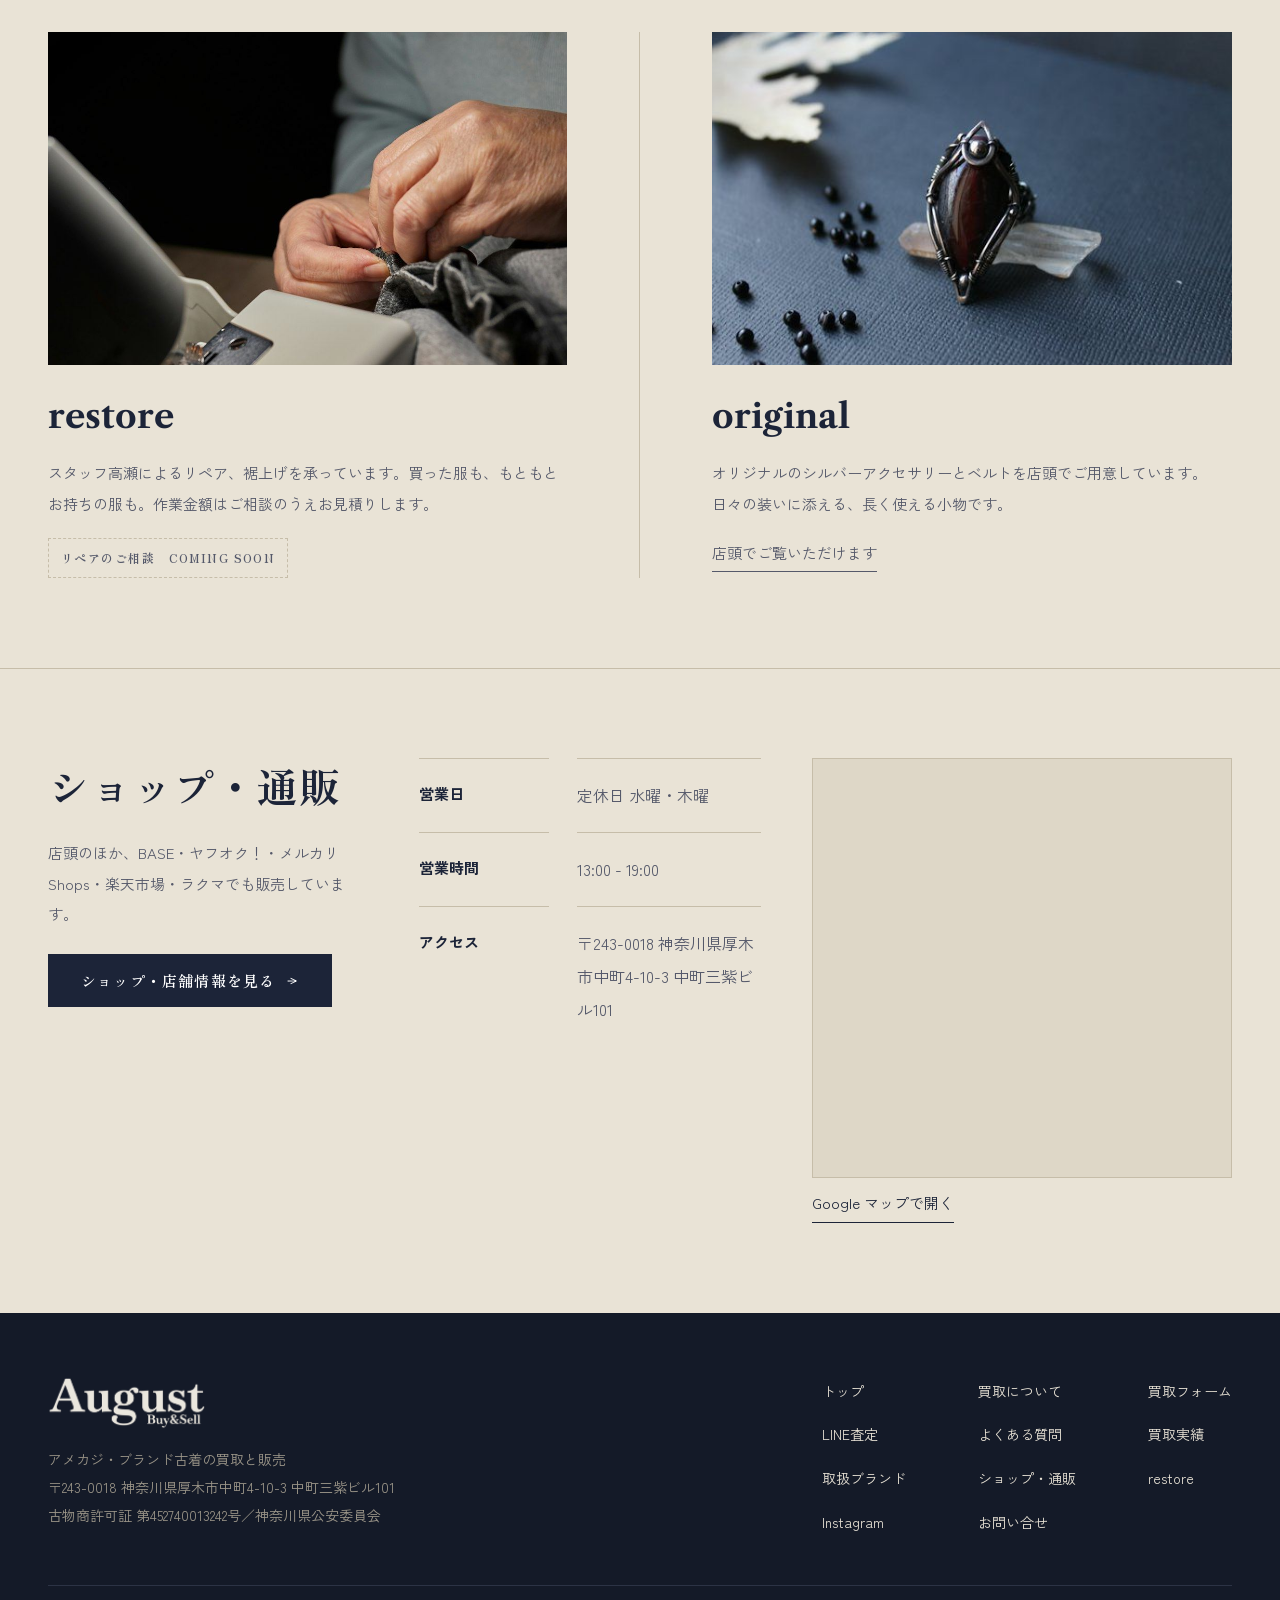
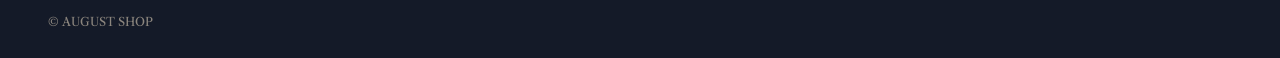
==== commit d53cde38: "トップの「LINE査定」ボタンをLINE査定ブロックの中へ移動（買取フォームと同じデザイン）、版番号を3.4.2に Co-Authored-By: Claude Opus 5.5 <noreply@a" ====
--- a/index.html
+++ b/index.html
@@ -17,14 +17,14 @@
 <link rel="preconnect" href="https://fonts.googleapis.com">
 <link rel="preconnect" href="https://fonts.gstatic.com" crossorigin>
 <link rel="stylesheet" href="https://fonts.googleapis.com/css2?family=Libre+Caslon+Text:ital,wght@0,400;0,700;1,400&family=Zen+Kaku+Gothic+New:wght@400;700&family=Zen+Old+Mincho:wght@600&display=swap">
-<link rel="stylesheet" href="assets/css/style.css">
+<link rel="stylesheet" href="assets/css/style.css?v=3.4.2">
 </head>
 <body>
 <a class="skip" href="#main">本文へスキップ</a>
 
 <div data-include="header"></div>
-<script src="assets/js/config.js"></script>
-<script src="assets/js/layout.js"></script>
+<script src="assets/js/config.js?v=3.4.2"></script>
+<script src="assets/js/layout.js?v=3.4.2"></script>
 
 <main id="main">
 
@@ -106,10 +106,10 @@
           <span class="label">LINE</span>
           <h3>LINE査定</h3>
           <p>アイテムの写真を送るだけで、先に買取金額の目安をお伝えします。</p>
+          <div class="method__cta"><a class="btn btn--primary btn--arrow" href="buy/#line">LINE査定</a></div>
         </article>
       </div>
       <div class="more">
-        <a class="btn btn--primary" href="buy/#line">LINE査定</a>
         <p class="more__next"><a class="link u" href="buy/">買取について詳しく見る</a></p>
       </div>
     </div>
@@ -211,6 +211,6 @@
   "sameAs":["https://www.instagram.com/august_shop_sgn/"]
 }
 </script>
-<script src="assets/js/site.js"></script>
+<script src="assets/js/site.js?v=3.4.2"></script>
 </body>
 </html>
--- a/assets/css/style.css
+++ b/assets/css/style.css
@@ -927,3 +927,4 @@
 .store--home .map{margin-top:0;}
 @media (min-width:860px) and (max-width:1179px){.store--home .store__map{grid-column:1 / -1;}.store--home .map{aspect-ratio:21 / 9;}}
 @media (min-width:1180px){.store--home{grid-template-columns:320px minmax(0,1fr) minmax(0,420px);}.store--home .map{aspect-ratio:1 / 1;}}
+.more__next:first-child{margin-top:0;}
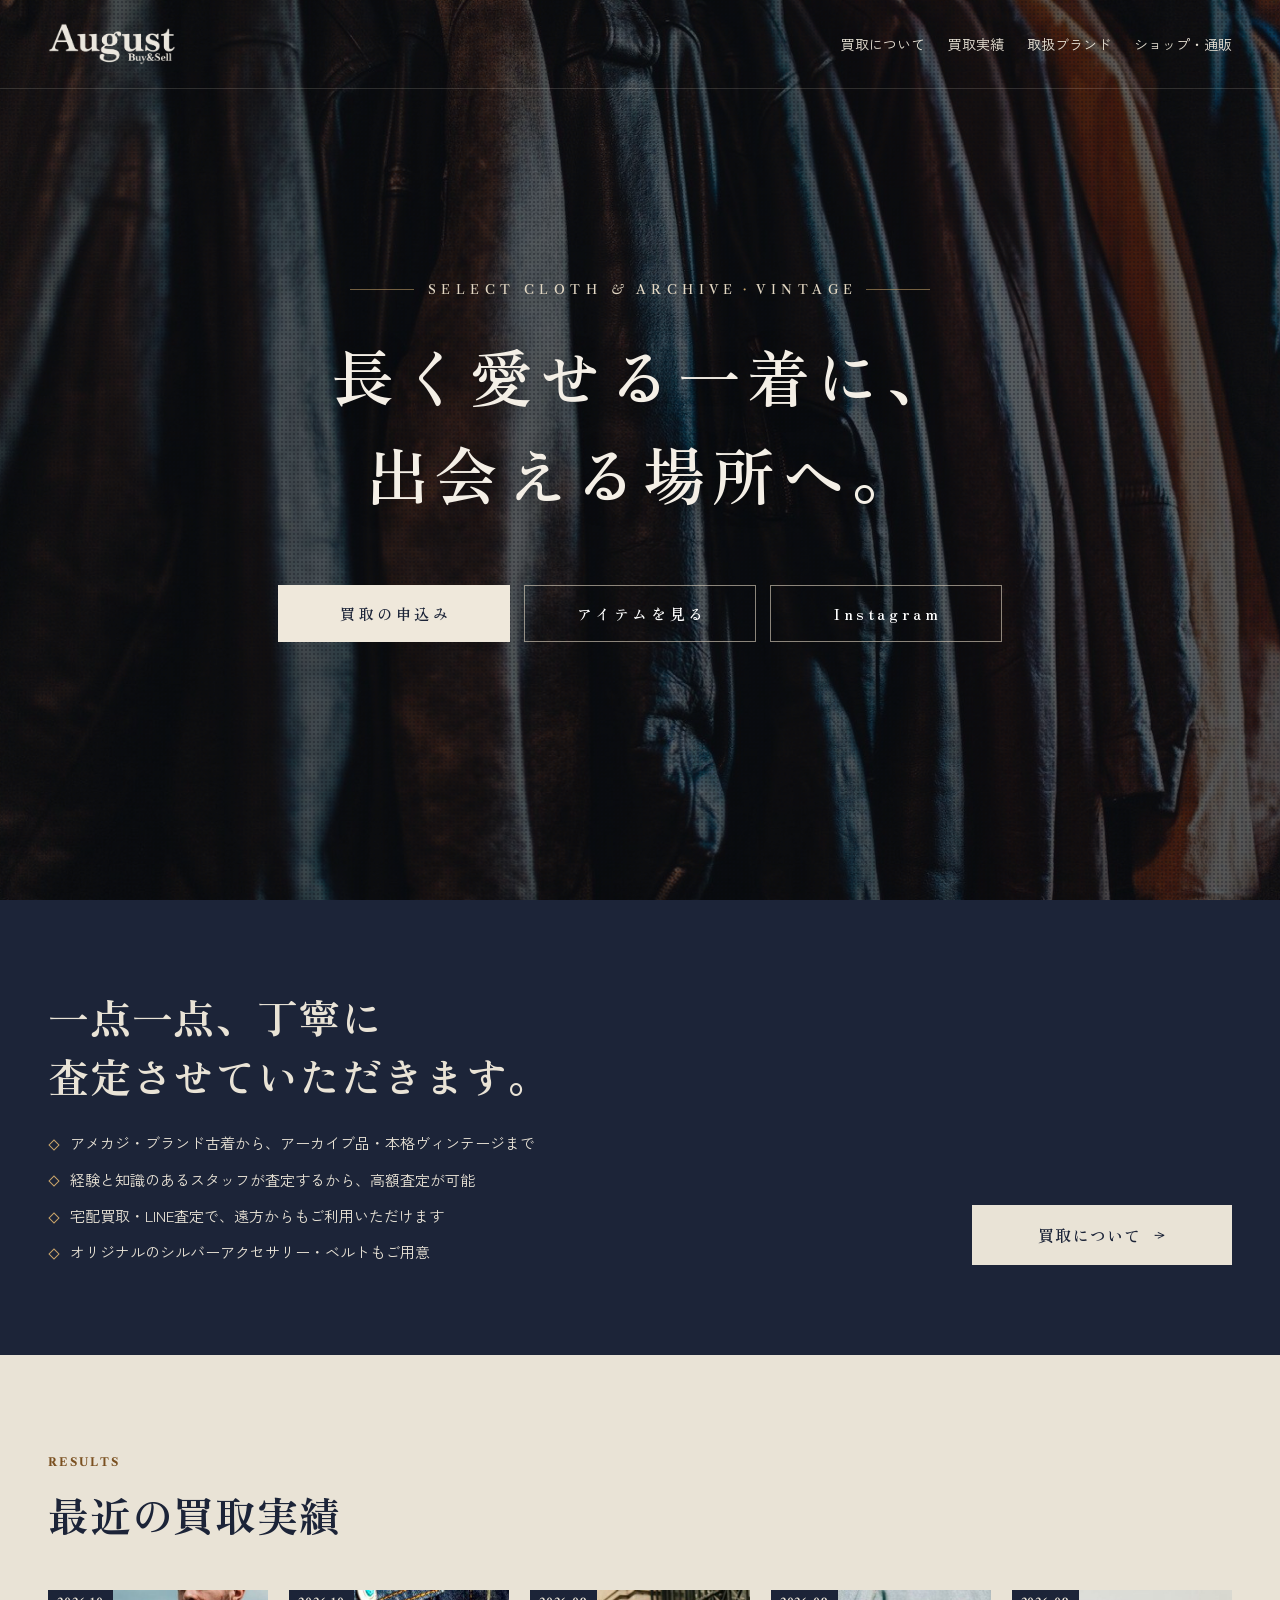
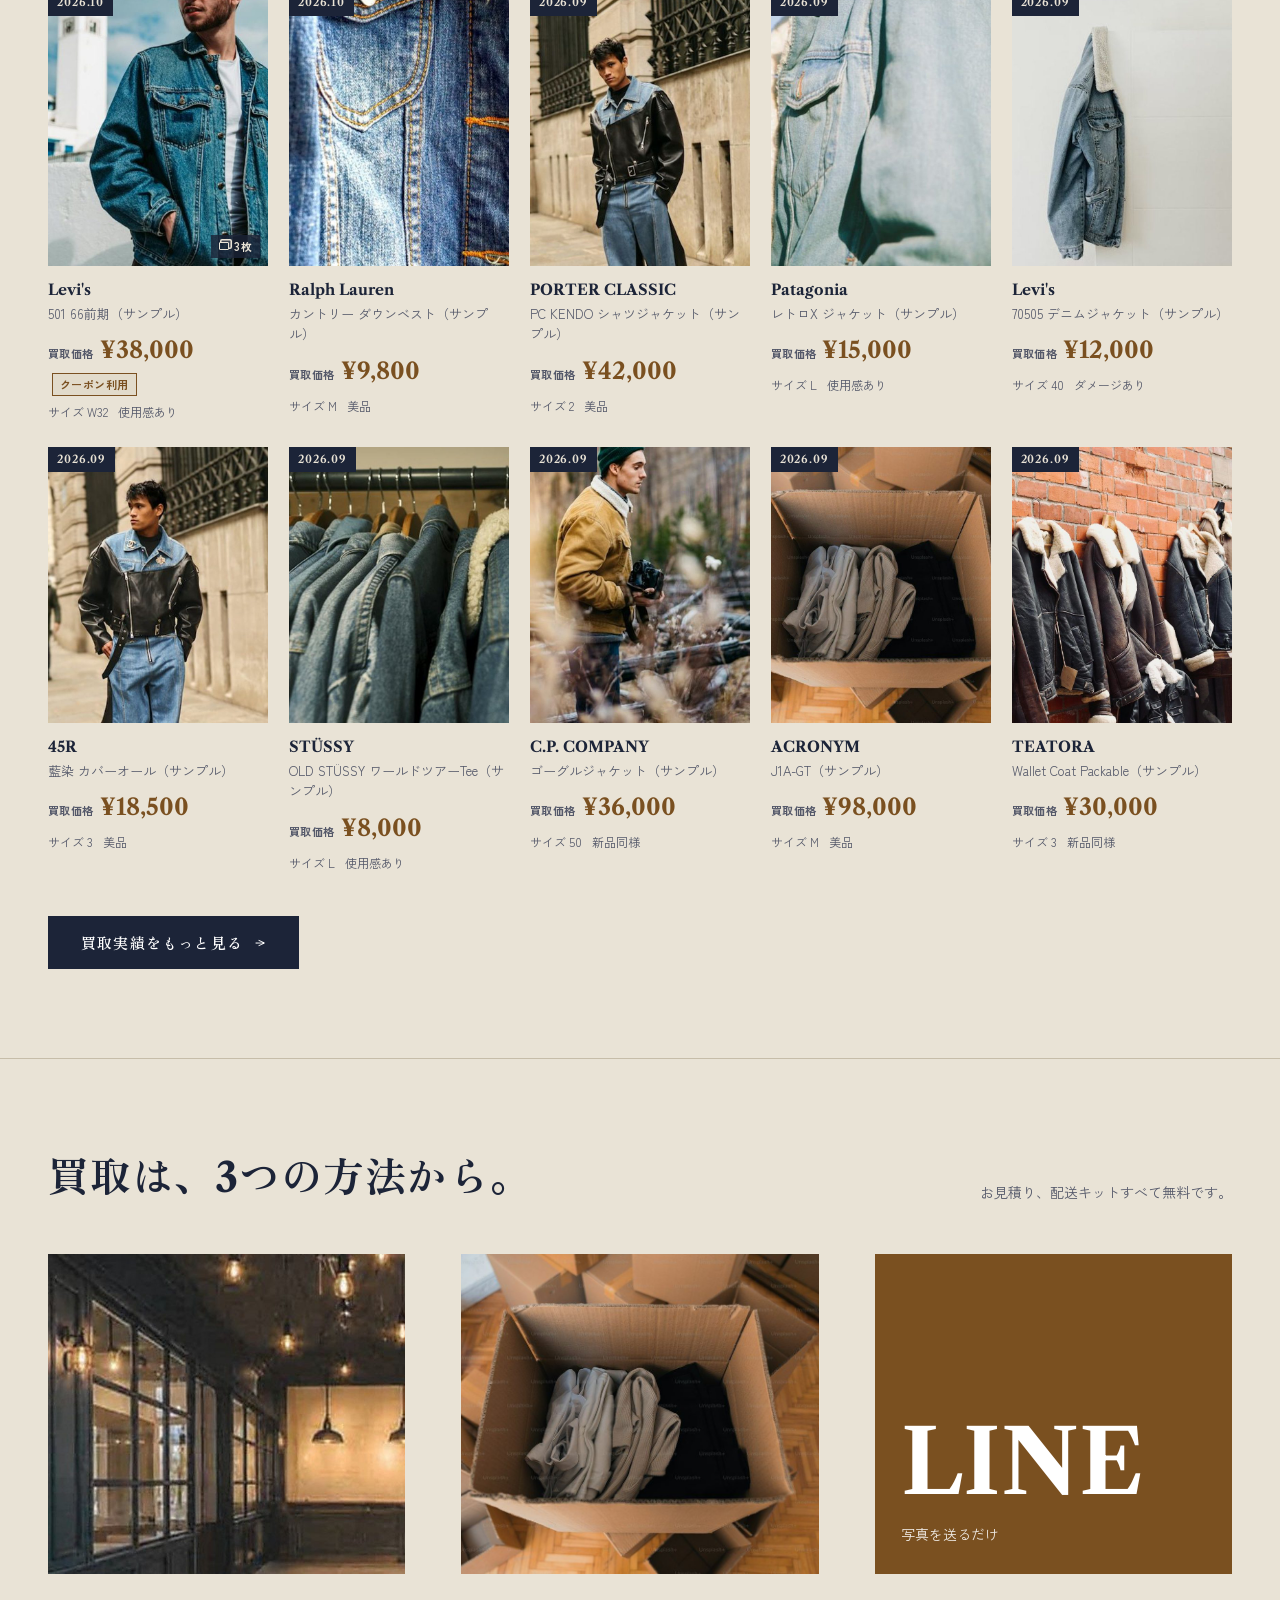
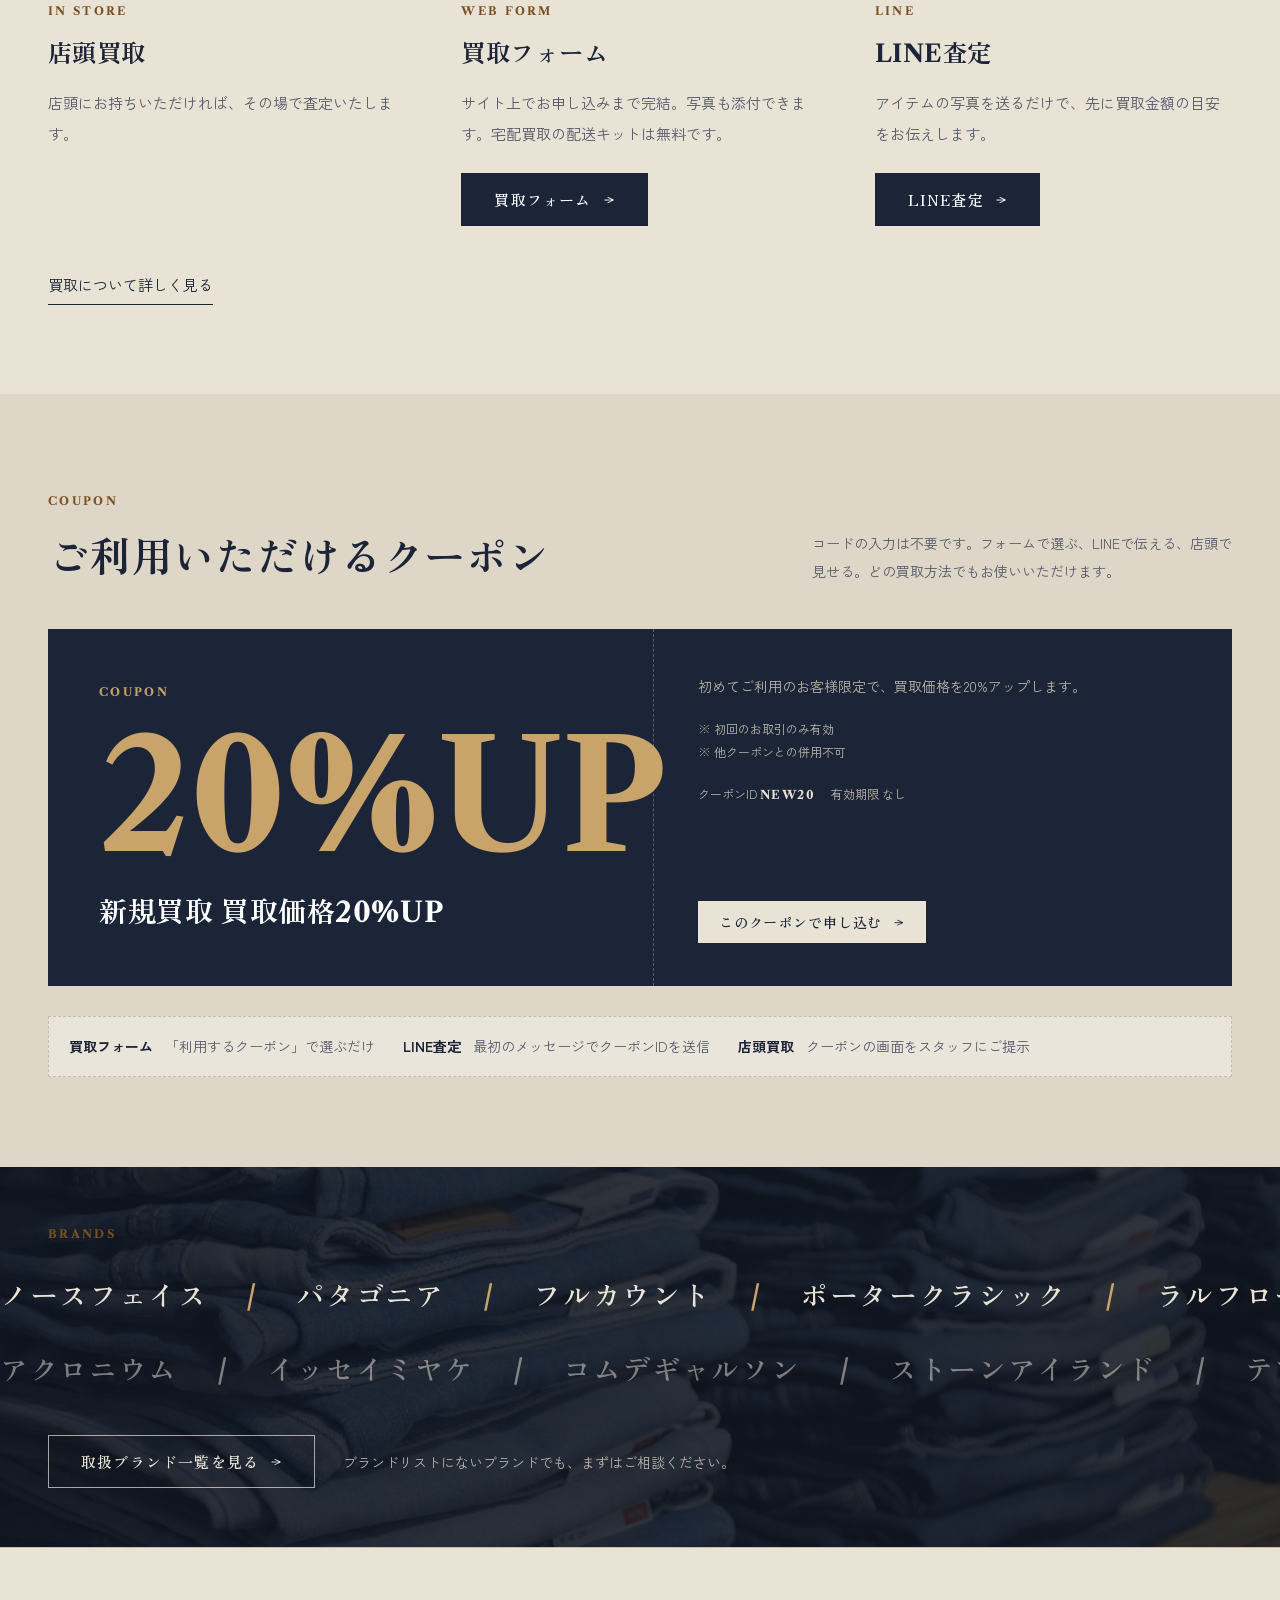
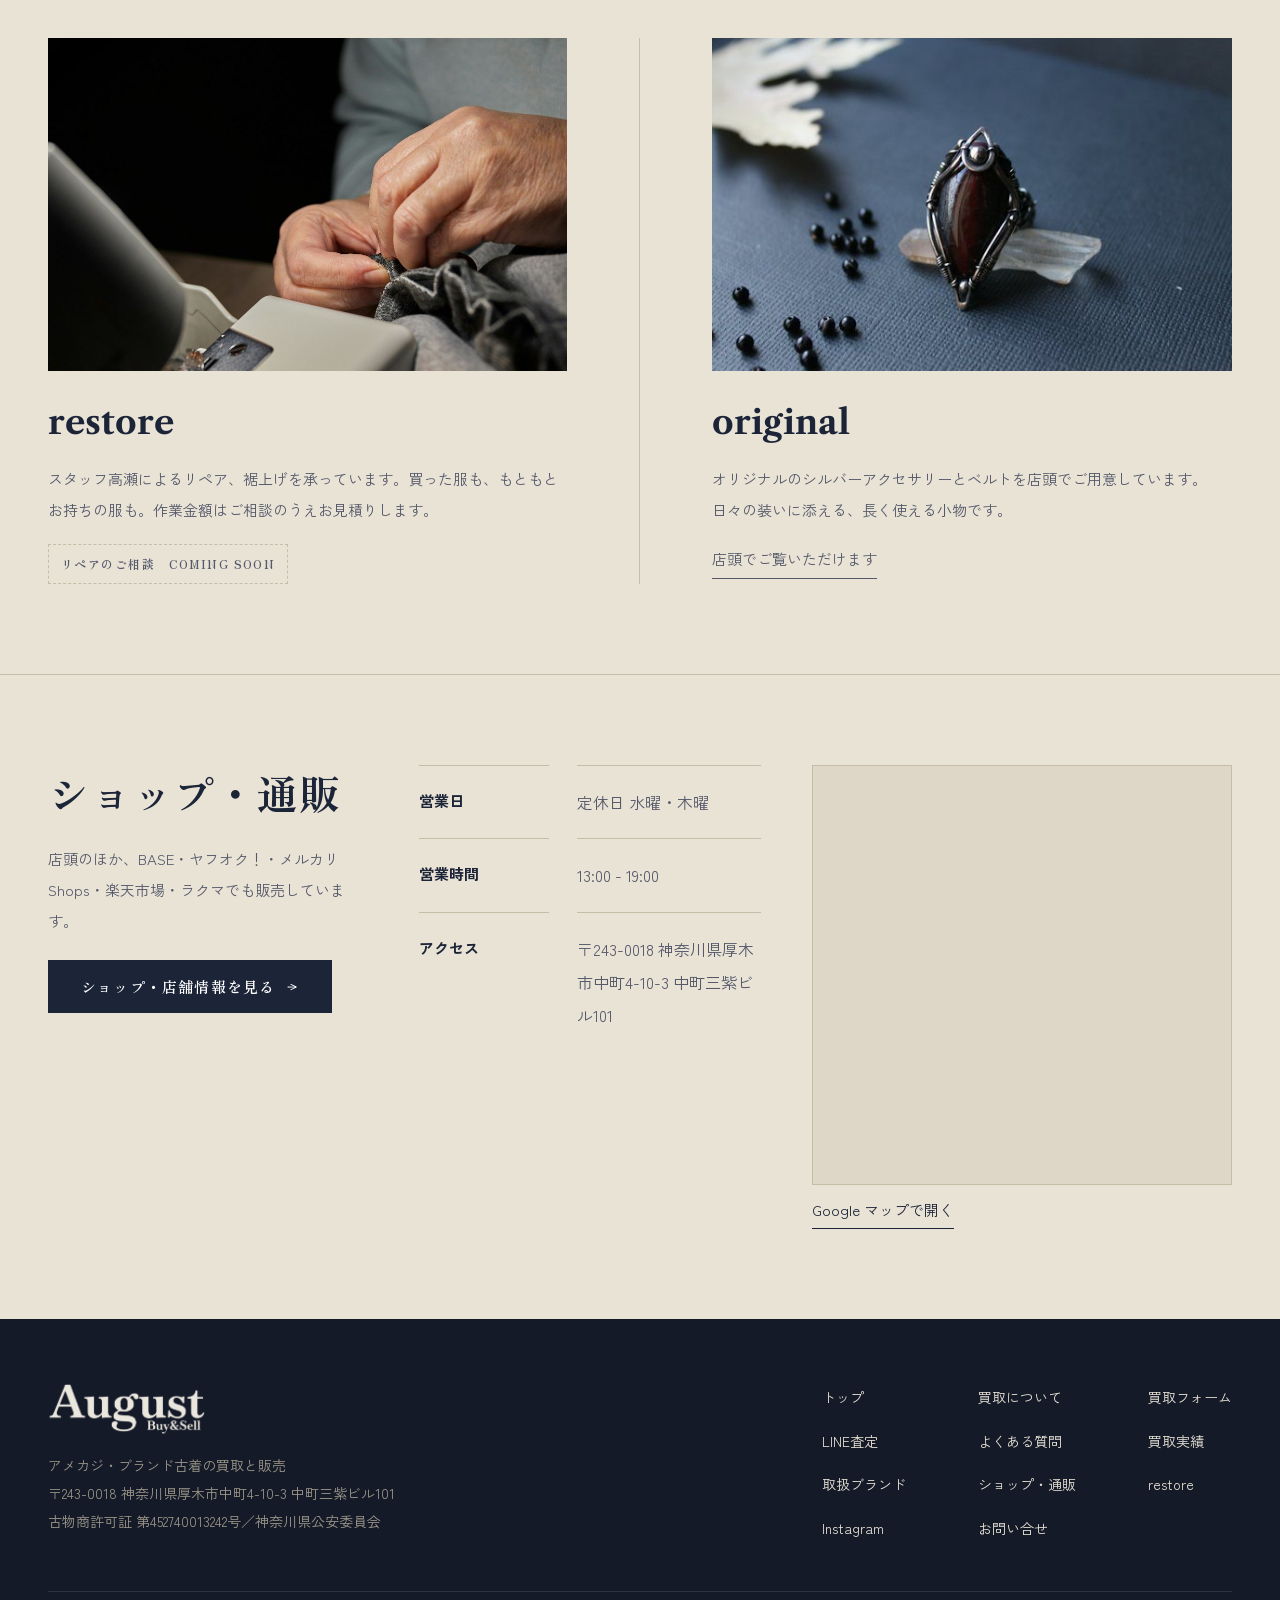
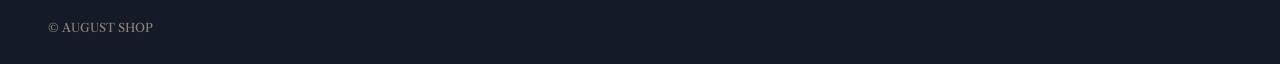
==== commit 3bc77613: "ver3.4.3: 買取実績の複数写真（拡大表示）とクーポン利用の表示、来店希望日は2日後から、宅配買取の注意事項にキャンセルについてを追加、文言修正 Co-Authored-By: Claude O" ====
--- a/index.html
+++ b/index.html
@@ -17,14 +17,14 @@
 <link rel="preconnect" href="https://fonts.googleapis.com">
 <link rel="preconnect" href="https://fonts.gstatic.com" crossorigin>
 <link rel="stylesheet" href="https://fonts.googleapis.com/css2?family=Libre+Caslon+Text:ital,wght@0,400;0,700;1,400&family=Zen+Kaku+Gothic+New:wght@400;700&family=Zen+Old+Mincho:wght@600&display=swap">
-<link rel="stylesheet" href="assets/css/style.css?v=3.4.2">
+<link rel="stylesheet" href="assets/css/style.css?v=3.4.3">
 </head>
 <body>
 <a class="skip" href="#main">本文へスキップ</a>
 
 <div data-include="header"></div>
-<script src="assets/js/config.js?v=3.4.2"></script>
-<script src="assets/js/layout.js?v=3.4.2"></script>
+<script src="assets/js/config.js?v=3.4.3"></script>
+<script src="assets/js/layout.js?v=3.4.3"></script>
 
 <main id="main">
 
@@ -211,6 +211,6 @@
   "sameAs":["https://www.instagram.com/august_shop_sgn/"]
 }
 </script>
-<script src="assets/js/site.js?v=3.4.2"></script>
+<script src="assets/js/site.js?v=3.4.3"></script>
 </body>
 </html>
--- a/assets/css/style.css
+++ b/assets/css/style.css
@@ -928,3 +928,58 @@
 @media (min-width:860px) and (max-width:1179px){.store--home .store__map{grid-column:1 / -1;}.store--home .map{aspect-ratio:21 / 9;}}
 @media (min-width:1180px){.store--home{grid-template-columns:320px minmax(0,1fr) minmax(0,420px);}.store--home .map{aspect-ratio:1 / 1;}}
 .more__next:first-child{margin-top:0;}
+
+/* =========================================================
+   ver3.4.3: 買取実績の写真（複数枚・拡大表示）とクーポン利用の表示
+   ========================================================= */
+.result__open{display:block;width:100%;padding:0;margin:0;border:0;background:none;cursor:zoom-in;text-align:left;color:inherit;font:inherit;}
+.result__open:focus-visible{outline:2px solid var(--brass);outline-offset:3px;}
+.result:hover .result__open .result__img img{transform:scale(1.03);}
+.result__count{position:absolute;right:8px;bottom:8px;display:inline-flex;align-items:center;gap:5px;
+  background:rgba(28,36,56,.82);color:var(--on-dark);font-size:11px;font-weight:700;letter-spacing:.06em;padding:4px 8px;line-height:1.3;}
+.result__count::before{content:"";width:10px;height:8px;border:1.5px solid currentColor;border-radius:1px;box-shadow:2px -2px 0 -0.5px rgba(28,36,56,.82),2px -2px 0 1px currentColor;}
+.result__price{display:flex;flex-wrap:wrap;align-items:baseline;column-gap:0;row-gap:4px;}
+.result__coupon{display:inline-block;margin-left:8px;align-self:center;font-family:var(--sans);font-size:11px;font-weight:700;letter-spacing:.04em;
+  line-height:1;padding:5px 7px;color:var(--brass);border:1px solid var(--brass);background:rgba(122,80,32,.06);white-space:nowrap;}
+
+/* 拡大表示 */
+html.is-lightbox{overflow:hidden;}
+.lightbox{position:fixed;inset:0;z-index:200;display:grid;grid-template-rows:auto minmax(0,1fr) auto;
+  background:#0E121E;color:var(--on-dark);
+  padding:env(safe-area-inset-top,0px) env(safe-area-inset-right,0px) env(safe-area-inset-bottom,0px) env(safe-area-inset-left,0px);}
+.lightbox[hidden]{display:none;}
+.lightbox__bar{display:flex;align-items:flex-start;justify-content:space-between;gap:16px;padding:14px 16px 10px 20px;}
+.lightbox__title{display:flex;flex-direction:column;gap:2px;line-height:1.5;min-width:0;}
+.lightbox__title b{font-family:var(--serif);font-weight:700;font-size:17px;}
+.lightbox__title span{font-size:13px;color:var(--on-dark-muted);}
+.lightbox__close{flex-shrink:0;width:44px;height:44px;border:1px solid rgba(233,227,214,.4);background:none;color:var(--on-dark);font-size:24px;line-height:1;cursor:pointer;}
+.lightbox__close:hover{background:rgba(233,227,214,.12);}
+.lightbox__stage{position:relative;display:flex;align-items:center;justify-content:center;padding:0 12px;touch-action:pan-y;user-select:none;}
+.lightbox__img{max-width:100%;max-height:100%;object-fit:contain;-webkit-user-drag:none;}
+.lightbox__nav{position:absolute;top:50%;transform:translateY(-50%);width:48px;height:64px;border:0;background:rgba(14,18,30,.55);color:var(--on-dark);
+  font-family:var(--serif);font-size:38px;line-height:1;cursor:pointer;}
+.lightbox__nav:hover{background:rgba(14,18,30,.8);}
+.lightbox__nav--prev{left:8px;}
+.lightbox__nav--next{right:8px;}
+.lightbox__nav[hidden]{display:none;}
+.lightbox__close:focus-visible,.lightbox__nav:focus-visible,.lightbox__dots button:focus-visible{outline:2px solid var(--brass-light);outline-offset:2px;}
+.lightbox__foot{display:grid;justify-items:center;gap:8px;padding:12px 20px 18px;text-align:center;}
+.lightbox__meta{display:flex;flex-wrap:wrap;justify-content:center;align-items:center;gap:4px 14px;font-size:13px;color:var(--on-dark-muted);}
+.lightbox__price{font-family:var(--serif);font-weight:700;font-size:17px;color:var(--brass-light);}
+.lightbox__meta .result__coupon{margin-left:-6px;color:var(--brass-light);border-color:var(--brass-light);background:none;}
+.lightbox__count{font-family:var(--serif);font-size:13px;letter-spacing:.1em;min-height:1em;}
+.lightbox__dots{display:flex;gap:2px;}
+.lightbox__dots button{width:28px;height:28px;border:0;background:none;cursor:pointer;position:relative;}
+.lightbox__dots button::after{content:"";position:absolute;left:50%;top:50%;width:8px;height:8px;margin:-4px 0 0 -4px;border-radius:50%;background:rgba(233,227,214,.35);}
+.lightbox__dots button[aria-current="true"]::after{background:var(--on-dark);}
+@media (min-width:860px){
+  .lightbox__bar{padding:22px 28px 14px 40px;}
+  .lightbox__stage{padding:0 88px;}
+  .lightbox__nav{width:56px;height:72px;}
+  .lightbox__nav--prev{left:20px;}
+  .lightbox__nav--next{right:20px;}
+}
+.result__price{column-gap:6px;}
+.result__price small{margin-right:0;}
+.result__price .result__coupon{margin-left:4px;}
+@media (max-width:639px){.result__price .result__coupon{margin-left:0;flex-basis:auto;}}
